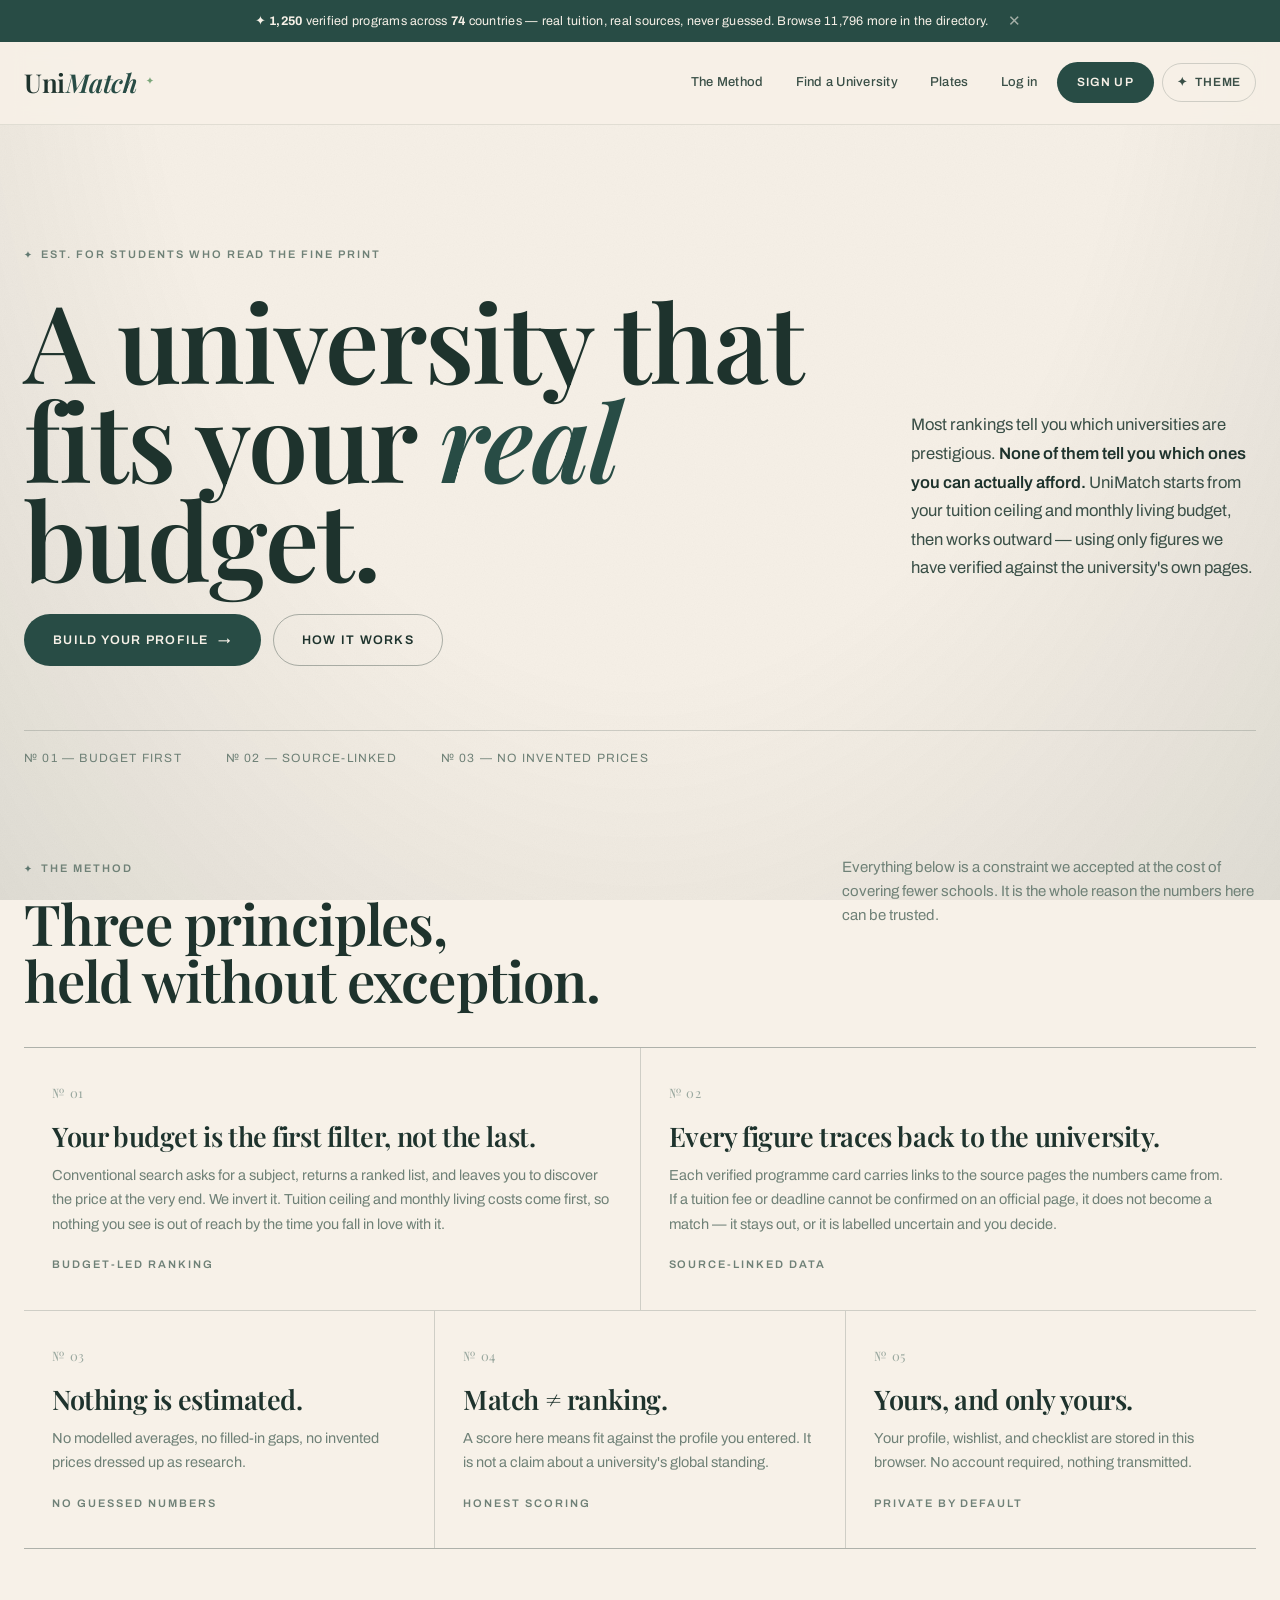
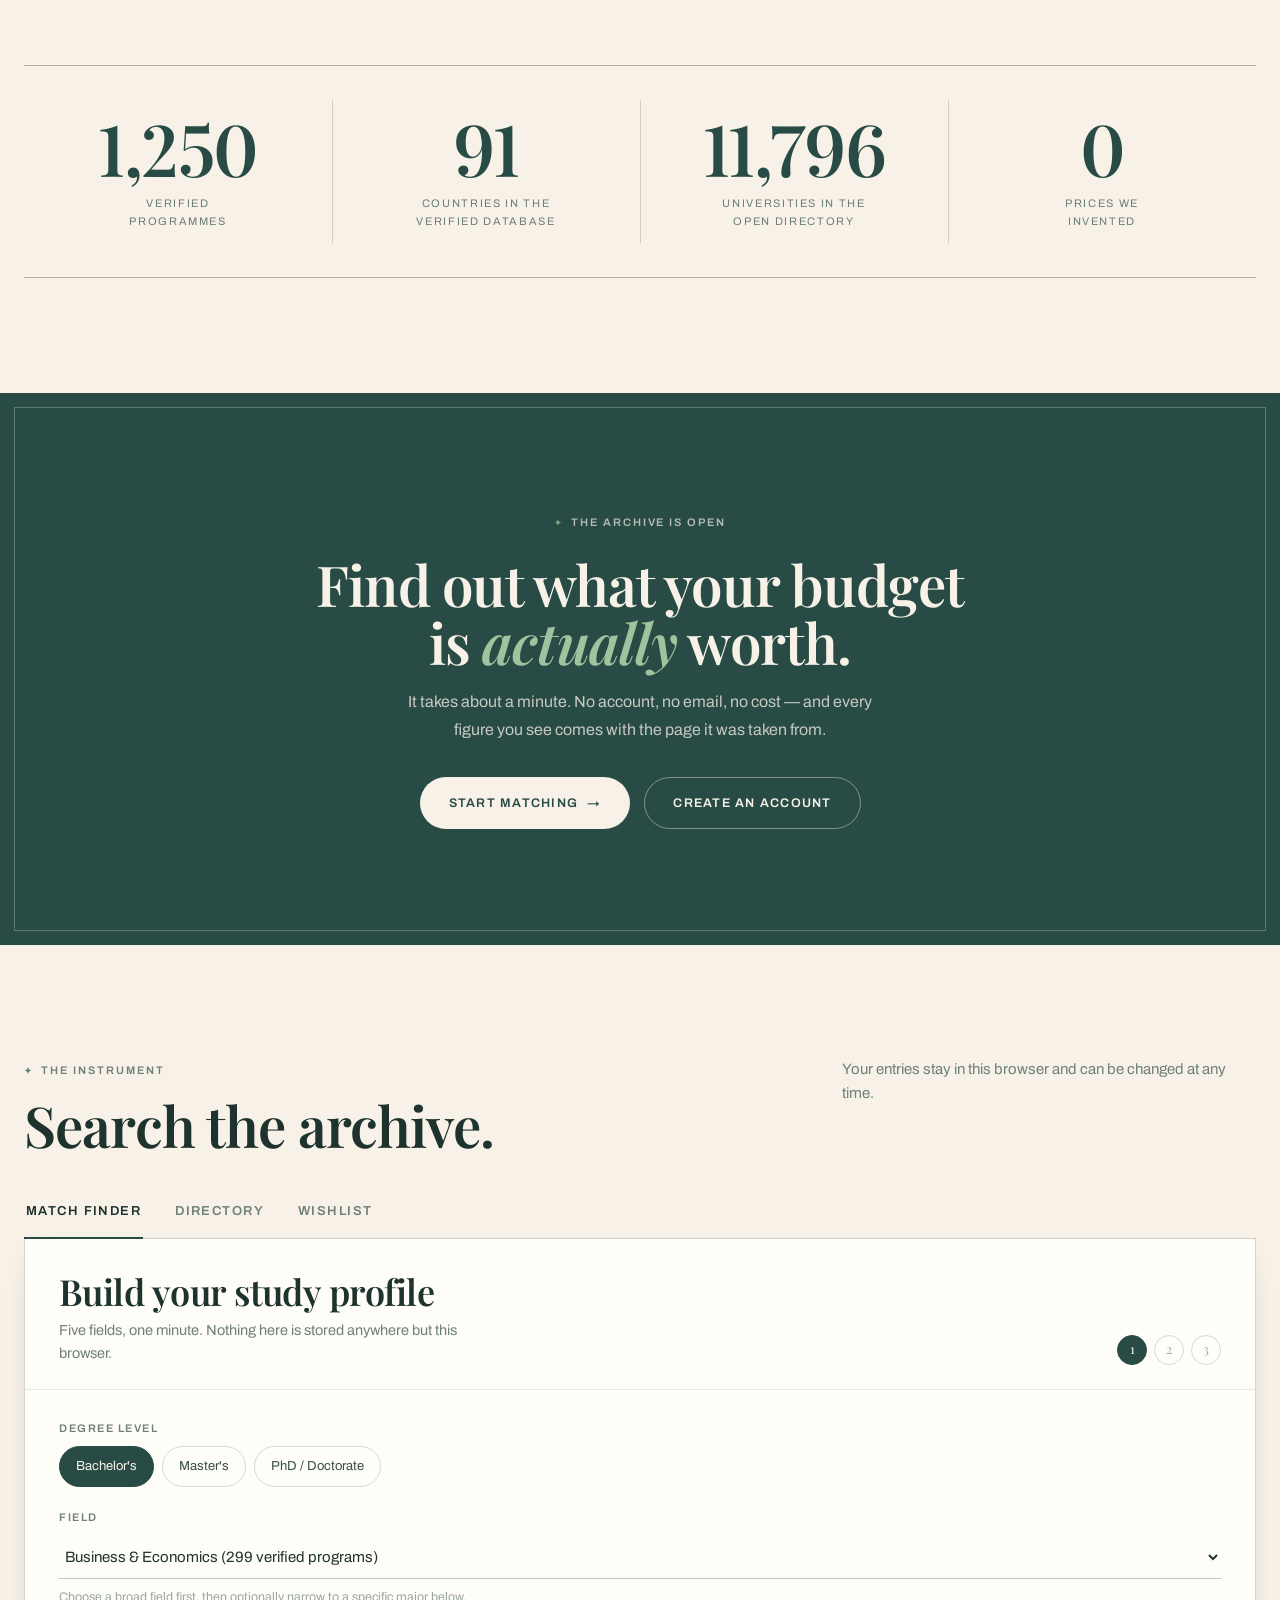
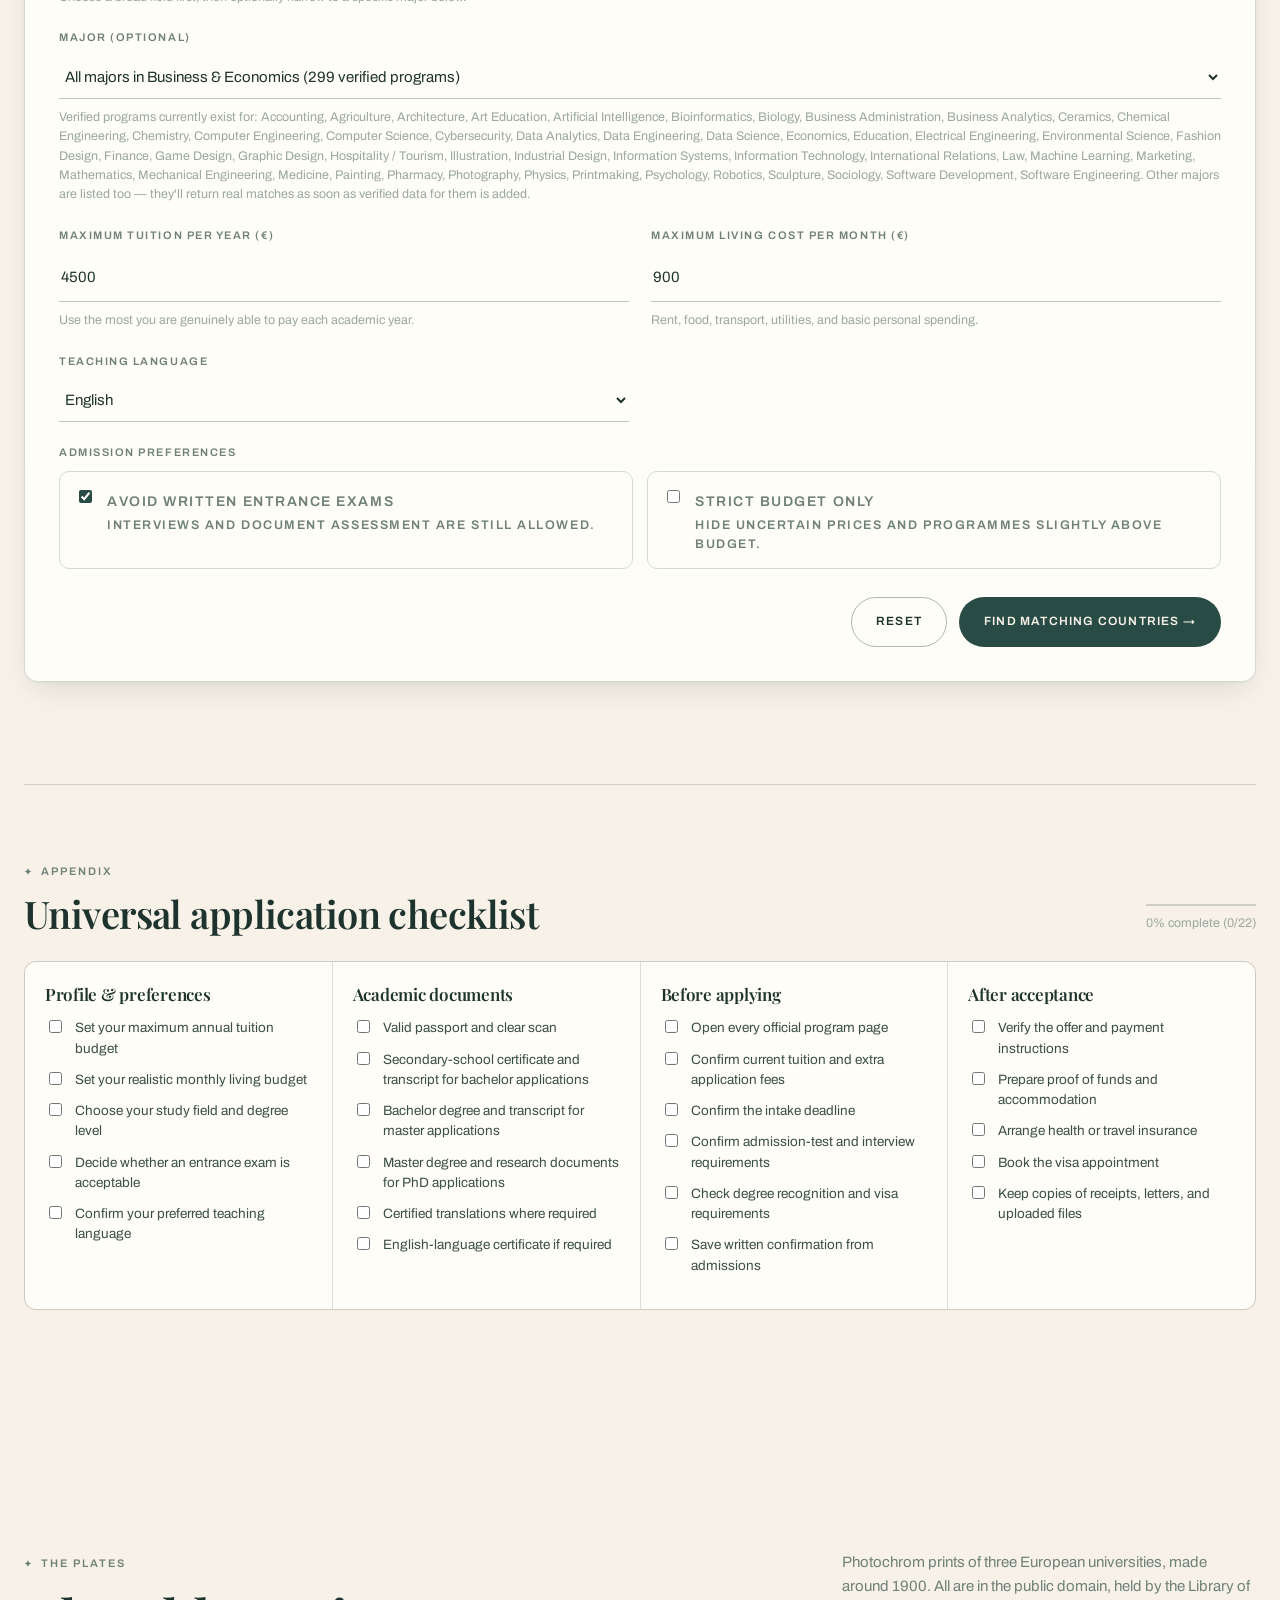
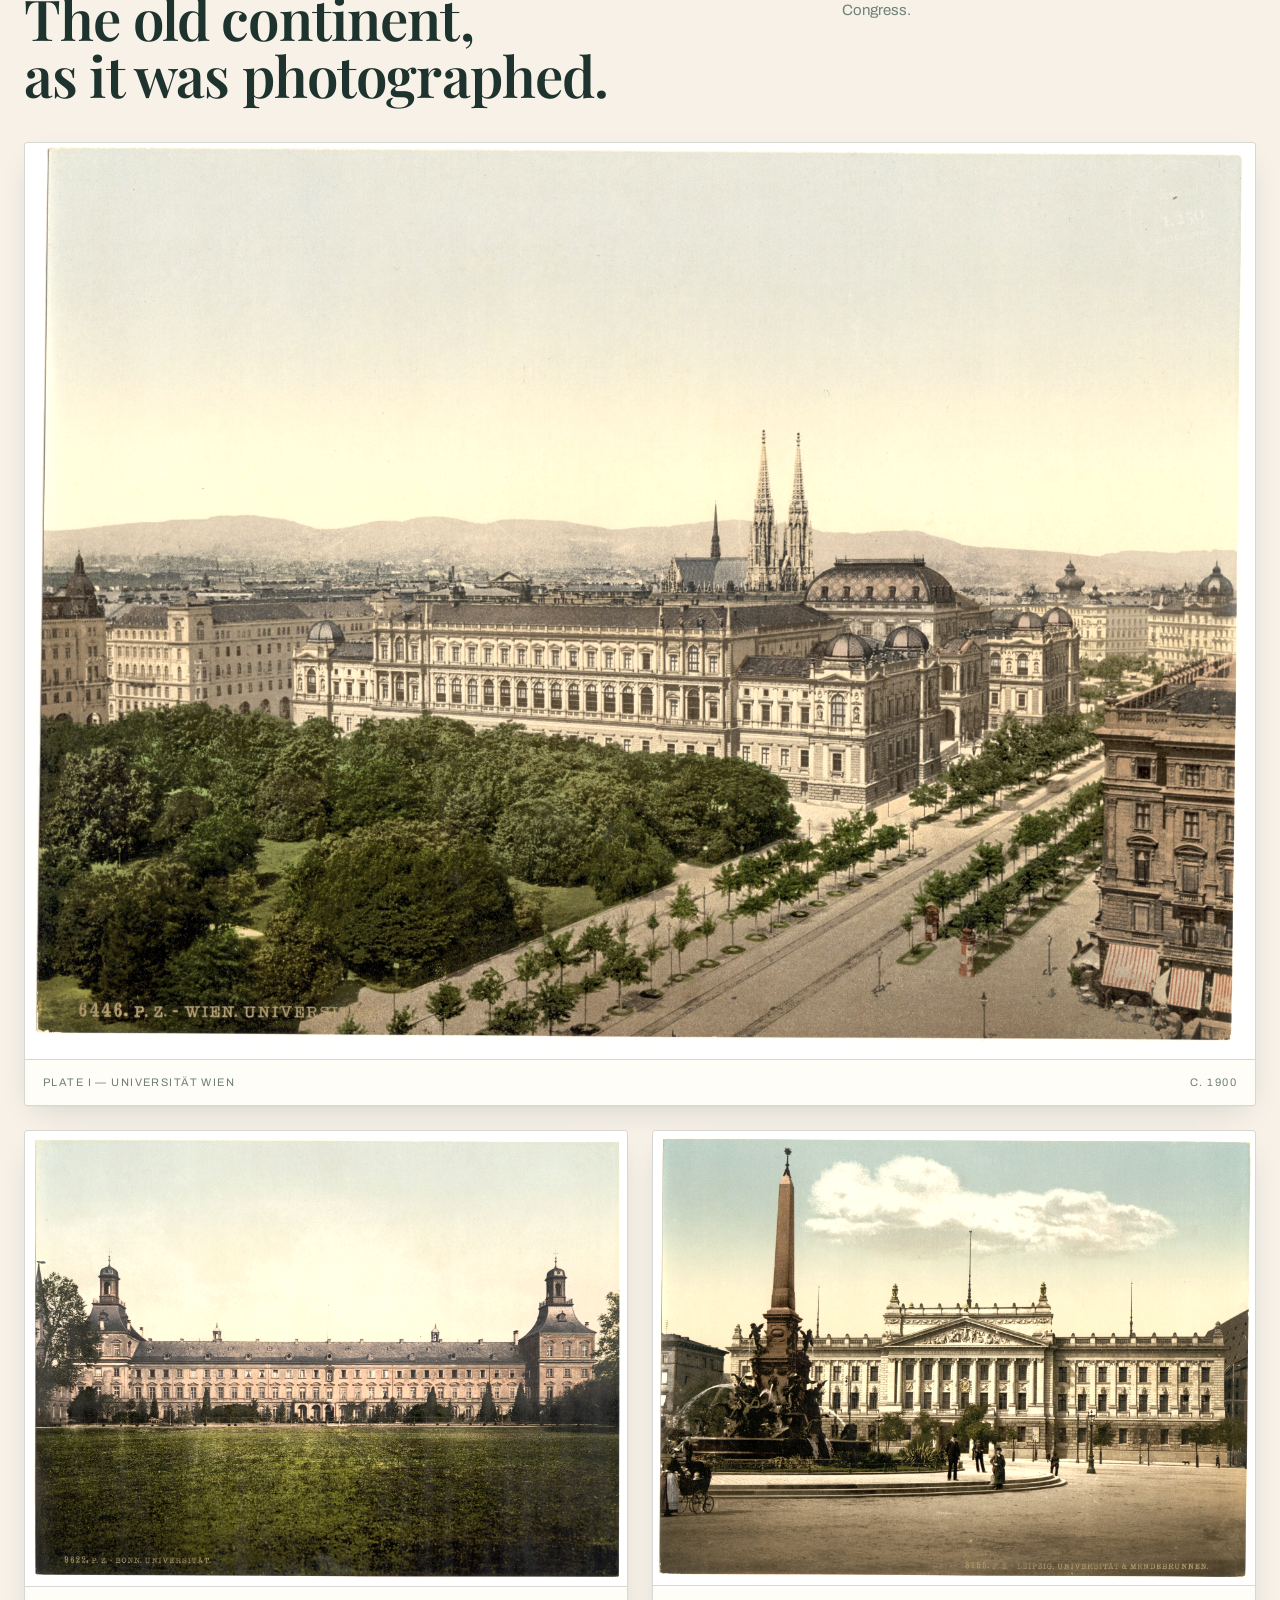
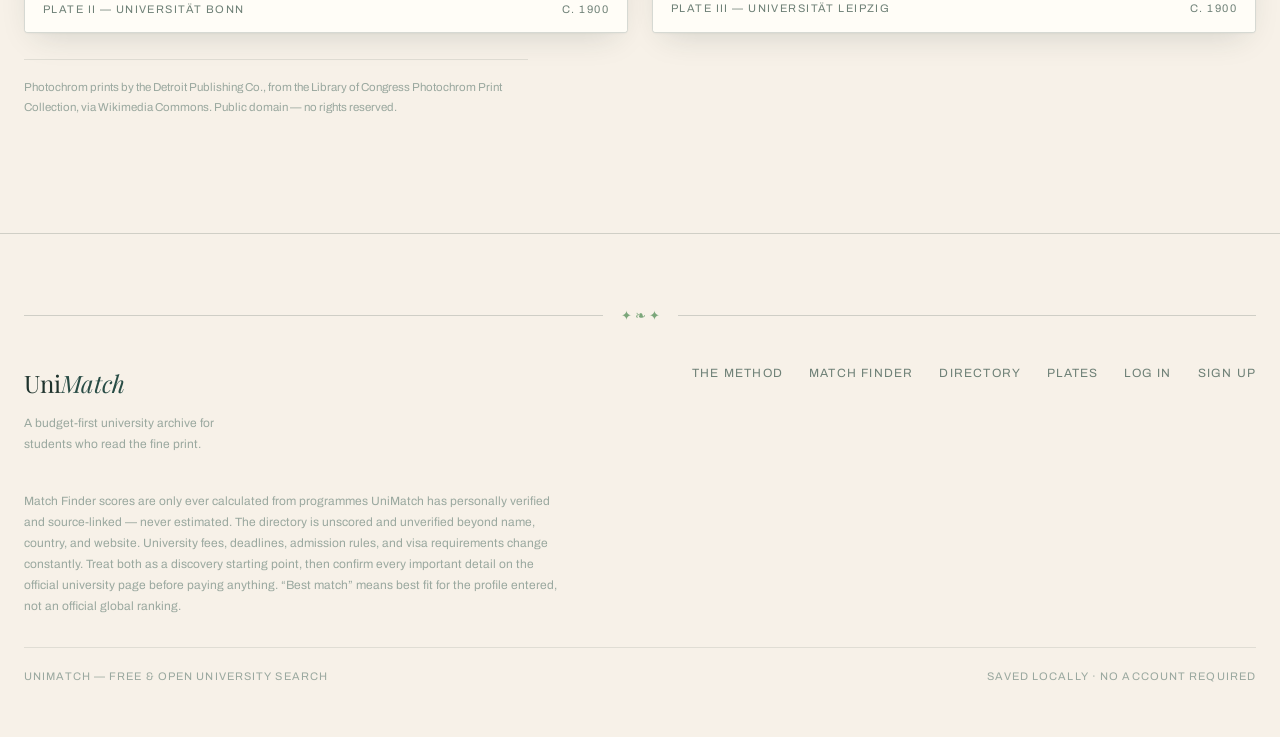
==== index.html @ f57551dc "Swap display face, add public-domain photo plates, reorder sections Replace Bodoni Moda with Playfai" ====
<!doctype html>
<html lang="en">
<head>
<meta charset="utf-8">
<meta name="viewport" content="width=device-width, initial-scale=1">
<meta name="description" content="Find universities by tuition budget, monthly living budget, subject, and degree level — or browse a global directory of 11,000+ universities.">
<title>UniMatch — University Finder</title>
<script>
(function(){
  try{
    var saved=localStorage.getItem('unimatchTheme');
    var theme=saved||(window.matchMedia && window.matchMedia('(prefers-color-scheme: dark)').matches?'dark':'light');
    document.documentElement.setAttribute('data-theme', theme);
  }catch(e){}
  if(window.matchMedia && window.matchMedia('(prefers-reduced-motion: reduce)').matches){
    document.documentElement.classList.add('no-motion');
  }
})();
</script>
<link rel="preconnect" href="https://fonts.googleapis.com">
<link rel="preconnect" href="https://fonts.gstatic.com" crossorigin>
<link rel="stylesheet" href="https://fonts.googleapis.com/css2?family=Playfair+Display:ital,wght@0,500;0,600;0,700;0,800;1,500;1,600;1,700&family=Archivo:wght@400;500;600;700&display=swap">
<link rel="stylesheet" href="styles.css">
</head>
<body>

<div class="top-banner" id="topBanner">
  <span id="topBannerText">✦ Loading current coverage…</span>
  <button type="button" id="topBannerClose" aria-label="Dismiss banner">✕</button>
</div>

<button type="button" id="backToTop" class="back-to-top hidden" aria-label="Back to top">↑</button>

<div class="nav-wrap">
  <div class="shell">
    <nav>
      <a class="brand" href="index.html">Uni<span>Match</span></a>
      <div class="nav-right">
        <a class="nav-link" href="#dossier">The Method</a>
        <a class="nav-link" href="#tool">Find a University</a>
        <a class="nav-link" href="#plates">Plates</a>
        <a class="nav-link" href="login.html">Log in</a>
        <a class="nav-cta" href="signup.html">Sign up</a>
        <div class="settings-wrap">
          <button class="theme-toggle" id="settingsToggle" type="button" aria-label="Open settings" aria-expanded="false"><span aria-hidden="true">✦</span><span>Theme</span></button>
          <div class="settings-panel hidden" id="settingsPanel">
            <div class="settings-title">Appearance</div>
            <div class="theme-options">
              <button type="button" class="theme-option" data-theme-choice="light"><span class="theme-swatch swatch-light"></span>Light</button>
              <button type="button" class="theme-option" data-theme-choice="dark"><span class="theme-swatch swatch-dark"></span>Dark</button>
            </div>
          </div>
        </div>
      </div>
    </nav>
  </div>
</div>

<!-- ── 1. Hero ─────────────────────────────────────────────── -->
<header class="hero">
  <div class="shell">
    <div class="hero-grid">
      <div class="reveal">
        <span class="label">Est. for students who read the fine print</span>
        <h1>A university that fits your <em>real</em> budget.</h1>
      </div>
      <p class="hero-lede reveal">
        Most rankings tell you which universities are prestigious. <strong>None of them tell you which ones you can actually afford.</strong>
        UniMatch starts from your tuition ceiling and monthly living budget, then works outward — using only figures we have verified against the university's own pages.
      </p>
    </div>
    <div class="hero-actions reveal">
      <a class="btn btn-primary" href="#tool">Build your profile <span class="arrow">→</span></a>
      <a class="btn btn-ghost" href="#dossier">How it works</a>
    </div>
    <div class="hero-meta reveal">
      <span>№ 01 — Budget first</span>
      <span>№ 02 — Source-linked</span>
      <span>№ 03 — No invented prices</span>
    </div>
  </div>
</header>

<!-- ── 2. The Method ──────────────────────────────────────── -->
<section class="section" id="dossier" style="padding-top:0">
  <div class="shell">
    <div class="section-head reveal">
      <div>
        <span class="label">The Method</span>
        <h2 style="margin-top:14px">Three principles,<br>held without exception.</h2>
      </div>
      <p>Everything below is a constraint we accepted at the cost of covering fewer schools. It is the whole reason the numbers here can be trusted.</p>
    </div>
    <div class="editorial reveal">
      <article class="ed-item wide">
        <span class="ed-num">№ 01</span>
        <h3>Your budget is the first filter, not the last.</h3>
        <p>Conventional search asks for a subject, returns a ranked list, and leaves you to discover the price at the very end. We invert it. Tuition ceiling and monthly living costs come first, so nothing you see is out of reach by the time you fall in love with it.</p>
        <span class="label plain">Budget-led ranking</span>
      </article>
      <article class="ed-item wide">
        <span class="ed-num">№ 02</span>
        <h3>Every figure traces back to the university.</h3>
        <p>Each verified programme card carries links to the source pages the numbers came from. If a tuition fee or deadline cannot be confirmed on an official page, it does not become a match — it stays out, or it is labelled uncertain and you decide.</p>
        <span class="label plain">Source-linked data</span>
      </article>
      <article class="ed-item">
        <span class="ed-num">№ 03</span>
        <h3>Nothing is estimated.</h3>
        <p>No modelled averages, no filled-in gaps, no invented prices dressed up as research.</p>
        <span class="label plain">No guessed numbers</span>
      </article>
      <article class="ed-item">
        <span class="ed-num">№ 04</span>
        <h3>Match ≠ ranking.</h3>
        <p>A score here means fit against the profile you entered. It is not a claim about a university's global standing.</p>
        <span class="label plain">Honest scoring</span>
      </article>
      <article class="ed-item">
        <span class="ed-num">№ 05</span>
        <h3>Yours, and only yours.</h3>
        <p>Your profile, wishlist, and checklist are stored in this browser. No account required, nothing transmitted.</p>
        <span class="label plain">Private by default</span>
      </article>
    </div>
  </div>
</section>

<!-- ── 3. Statistics ──────────────────────────────────────── -->
<section class="shell" style="padding-bottom:clamp(72px,9vw,120px)">
  <div class="figures reveal">
    <div class="figures-row">
      <div class="figure"><b id="programStat">—</b><span>Verified<br>programmes</span></div>
      <div class="figure"><b id="countryStat">—</b><span>Countries in the<br>verified database</span></div>
      <div class="figure"><b id="directoryStat">—</b><span>Universities in the<br>open directory</span></div>
      <div class="figure"><b>0</b><span>Prices we<br>invented</span></div>
    </div>
  </div>
</section>

<!-- ── 4. CTA ─────────────────────────────────────────────── -->
<section class="cta">
  <div class="shell">
    <div class="cta-inner reveal">
      <span class="label">The archive is open</span>
      <h2>Find out what your budget<br>is <em>actually</em> worth.</h2>
      <p>It takes about a minute. No account, no email, no cost — and every figure you see comes with the page it was taken from.</p>
      <div class="cta-actions">
        <a class="btn btn-primary" href="#tool">Start matching <span class="arrow">→</span></a>
        <a class="btn btn-ghost" href="signup.html">Create an account</a>
      </div>
    </div>
  </div>
</section>

<!-- ── 5. The Instrument + Appendix ───────────────────────── -->
<section class="tool" id="tool">
<div class="shell">

  <div class="section-head" style="margin-bottom:0">
    <div>
      <span class="label">The Instrument</span>
      <h2 style="margin-top:14px">Search the archive.</h2>
    </div>
    <p>Your entries stay in this browser and can be changed at any time.</p>
  </div>

  <div class="tabbar">
    <button class="tabbtn active" id="tabBtnFinder">Match Finder</button>
    <button class="tabbtn" id="tabBtnDirectory">Directory</button>
    <button class="tabbtn" id="tabBtnWishlist">Wishlist<span class="wishlist-count" id="wishlistCount"></span></button>
  </div>

  <div class="tabpanel active" id="tabFinder">
  <section class="finder" id="finder">
    <div class="finder-head">
      <div><h2>Build your study profile</h2><p>Five fields, one minute. Nothing here is stored anywhere but this browser.</p></div>
      <div class="steps"><span class="step active" id="step1">1</span><span class="step" id="step2">2</span><span class="step" id="step3">3</span></div>
    </div>

    <form id="profileForm" class="form-grid">
      <div class="field full"><label>Degree level</label><div class="subjects" id="levelChips"></div></div>
      <div class="field full"><label for="fieldSelect">Field</label><select id="fieldSelect"></select><div class="hint">Choose a broad field first, then optionally narrow to a specific major below.</div></div>
      <div class="field full"><label for="majorSelect">Major (optional)</label><select id="majorSelect"></select><div class="hint" id="subjectHint">Loading current coverage…</div></div>
      <div class="field"><label for="tuition">Maximum tuition per year (€)</label><input id="tuition" type="number" min="0" step="100" value="4500" required><div class="hint">Use the most you are genuinely able to pay each academic year.</div></div>
      <div class="field"><label for="living">Maximum living cost per month (€)</label><input id="living" type="number" min="0" step="50" value="900" required><div class="hint">Rent, food, transport, utilities, and basic personal spending.</div></div>
      <div class="field"><label for="language">Teaching language</label><select id="language"><option value="English">English</option><option value="Any">Any language</option></select></div>
      <div class="field full"><label>Admission preferences</label><div class="toggles">
        <label class="toggle"><input id="noExam" type="checkbox" checked><span><b>Avoid written entrance exams</b><span>Interviews and document assessment are still allowed.</span></span></label>
        <label class="toggle"><input id="strictBudget" type="checkbox"><span><b>Strict budget only</b><span>Hide uncertain prices and programmes slightly above budget.</span></span></label>
      </div></div>
      <div class="form-actions"><button type="button" class="secondary" id="resetProfile">Reset</button><button class="primary" type="submit">Find matching countries →</button></div>
    </form>

    <section class="results hidden" id="countryResults">
      <div class="results-top"><div><h2>Countries matching your profile</h2><p id="resultSummary"></p></div><button class="secondary" id="editProfile">Edit profile</button></div>
      <div class="summary-strip" id="profileSummary"></div>
      <div class="country-grid" id="countryGrid"></div>
    </section>

    <section class="university-view hidden" id="universityView">
      <button class="secondary back" id="backCountries">← Back to countries</button>
      <div class="country-head"><div><h2 id="countryTitle"></h2><p id="countrySummary"></p></div><div class="sort-note">By match score, then affordability</div></div>
      <div class="uni-list" id="universityList"></div>
    </section>
  </section>
  </div>

  <div class="tabpanel" id="tabDirectory">
  <section class="directory">
    <div class="finder-head">
      <div><h2>The open directory</h2><p>A raw, searchable index — not scored or ranked, just names and official sites.</p></div>
    </div>
    <div class="callout"><b>What this is:</b> an open worldwide university dataset — school name, country, and official website only. It does <b>not</b> include tuition, living costs, majors, or degree levels, so it cannot be filtered by budget. Use it to discover schools by country or name, then check figures directly on each site.</div>
    <div class="dir-controls">
      <div class="field"><label for="dirSearch">Search by name</label><input id="dirSearch" placeholder="e.g. Warsaw, Technical, State University…"></div>
      <div class="field"><label for="dirCountry">Filter by country</label><select id="dirCountry"><option value="">All countries</option></select></div>
    </div>
    <div class="dir-meta" id="dirMeta"></div>
    <div class="dir-grid" id="dirGrid"></div>
    <div class="dir-pager">
      <button id="dirPrev">← Prev</button>
      <span id="dirPageLabel"></span>
      <button id="dirNext">Next →</button>
    </div>
  </section>
  </div>

  <div class="tabpanel" id="tabWishlist">
  <section class="directory">
    <div class="finder-head">
      <div><h2>Your wishlist</h2><p>Saved programmes and universities — stored only in this browser, never shared anywhere.</p></div>
    </div>
    <div class="empty hidden" id="wishlistEmpty" style="margin:24px 34px">Nothing saved yet. Use the ♡ button on any programme in Match Finder, or any listing in the Directory, to keep it here.</div>
    <div class="uni-list" id="wishlistPrograms" style="padding:10px 34px"></div>
    <div class="dir-grid" id="wishlistUniversities" style="padding:10px 34px 34px"></div>
  </section>
  </div>

  <section class="checklist">
    <div class="check-head">
      <div><span class="label">Appendix</span><h2 style="margin-top:12px">Universal application checklist</h2></div>
      <div><div class="progress"><div id="progressFill"></div></div><div class="hint" id="progressText" style="text-align:right;margin-top:8px">0% complete</div></div>
    </div>
    <div class="check-grid" id="checkGrid"></div>
  </section>

</div>
</section>

<!-- ── 6. The Plates ─────────────────────────────────────── -->
<section class="section plates" id="plates">
  <div class="shell">
    <div class="section-head reveal">
      <div>
        <span class="label">The Plates</span>
        <h2 style="margin-top:14px">The old continent,<br>as it was photographed.</h2>
      </div>
      <p>Photochrom prints of three European universities, made around 1900. All are in the public domain, held by the Library of Congress.</p>
    </div>

    <div class="plate-grid reveal">
      <figure class="plate plate-wide">
        <div class="stamp"><span>Verified</span><b>1,250</b><span>Programmes</span></div>
        <div class="plate-img">
          <img src="images/plate-vienna.jpg" alt="Photochrom print of the University of Vienna and the surrounding Ringstrasse, around 1900" loading="lazy" decoding="async" width="1920" height="1430">
        </div>
        <figcaption class="plate-caption"><span>Plate I — Universität Wien</span><span>c. 1900</span></figcaption>
      </figure>

      <figure class="plate">
        <div class="plate-img">
          <img src="images/plate-bonn.jpg" alt="Photochrom print of the main building of the University of Bonn seen across its lawn, around 1900" loading="lazy" decoding="async" width="1920" height="1449">
        </div>
        <figcaption class="plate-caption"><span>Plate II — Universität Bonn</span><span>c. 1900</span></figcaption>
      </figure>

      <figure class="plate">
        <div class="plate-img">
          <img src="images/plate-leipzig.jpg" alt="Photochrom print of Leipzig University with the Mendebrunnen fountain and passers-by, around 1900" loading="lazy" decoding="async" width="1920" height="1448">
        </div>
        <figcaption class="plate-caption"><span>Plate III — Universität Leipzig</span><span>c. 1900</span></figcaption>
      </figure>
    </div>

    <p class="plate-credit reveal">
      Photochrom prints by the Detroit Publishing Co., from the Library of Congress Photochrom Print Collection, via Wikimedia Commons. Public domain — no rights reserved.
    </p>
  </div>
</section>

<!-- ── 7. Footer ─────────────────────────────────────────── -->
<footer>
  <div class="shell">
    <div class="ornament" style="margin-bottom:38px"><span></span><em>✦ ❧ ✦</em><span></span></div>
    <div class="foot-top">
      <div>
        <div class="foot-brand">Uni<span>Match</span></div>
        <p class="foot-note" style="margin-top:10px;max-width:34ch">A budget-first university archive for students who read the fine print.</p>
      </div>
      <div class="foot-links">
        <a href="#dossier">The Method</a>
        <a href="#tool">Match Finder</a>
        <a href="#tool">Directory</a>
        <a href="#plates">Plates</a>
        <a href="login.html">Log in</a>
        <a href="signup.html">Sign up</a>
      </div>
    </div>
    <p class="foot-note">Match Finder scores are only ever calculated from programmes UniMatch has personally verified and source-linked — never estimated. The directory is unscored and unverified beyond name, country, and website. University fees, deadlines, admission rules, and visa requirements change constantly. Treat both as a discovery starting point, then confirm every important detail on the official university page before paying anything. “Best match” means best fit for the profile entered, not an official global ranking.</p>
    <div class="foot-bottom">
      <span>UniMatch — Free &amp; open university search</span>
      <span>Saved locally · No account required</span>
    </div>
  </div>
</footer>

<script src="verified-data.js"></script>
<script src="universities-directory.js"></script>
<script src="app.js"></script>
<script src="theme.js"></script>
</body>
</html>
---- styles.css ----
/* ============================================================
   UniMatch — vintage European editorial, modern execution
   Palette: deep green ink #284c45 · cream #f7f1e8 · sage #9fc39e
   ============================================================ */

:root{
  /* paper */
  --paper:#f7f1e8;--paper-2:#efe5d4;--paper-3:#fffdf7;--paper-4:#e7dbc6;
  /* ink */
  --ink:#284c45;--ink-deep:#1a332e;--sage:#9fc39e;--sage-deep:#7ba67a;
  /* text */
  --text:#1e332d;--text-soft:#3a4f47;--muted:#6f8177;--faint:#9aa89f;
  /* structure */
  --line:rgba(30,51,45,.18);--line-soft:rgba(30,51,45,.10);--line-strong:rgba(30,51,45,.34);
  --panel:#fffdf7;--panel-2:#f4ecdf;
  --shadow:0 1px 2px rgba(30,51,45,.04),0 12px 32px -12px rgba(30,51,45,.18);
  --shadow-lift:0 2px 4px rgba(30,51,45,.05),0 22px 48px -16px rgba(30,51,45,.26);
  --grain-blend:multiply;--grain-opacity:.42;
  --vignette:rgba(30,51,45,.10);
  /* components */
  --input-bg:#fffdf7;--field-line:rgba(30,51,45,.28);
  --on-ink:#f7f1e8;
  --good-text:#1f7a4c;--good-bg:rgba(47,158,99,.10);--good-line:rgba(47,158,99,.30);
  --warn-text:#8a5a10;--warn-bg:rgba(168,105,10,.10);--warn-line:rgba(168,105,10,.28);
  --bad-text:#a23131;--bad-bg:rgba(162,49,49,.09);--bad-line:rgba(162,49,49,.26);
  /* type */
  --serif:'Playfair Display',Georgia,'Times New Roman',serif;
  --sans:'Archivo','Inter',-apple-system,'Segoe UI',Helvetica,Arial,sans-serif;
}

html[data-theme="dark"]{
  --paper:#141f1c;--paper-2:#1a2925;--paper-3:#1e2f2a;--paper-4:#24382f;
  --ink:#9fc39e;--ink-deep:#bcd9ba;--sage:#9fc39e;--sage-deep:#7ba67a;
  --text:#ece4d6;--text-soft:#d2cfc2;--muted:#98a89c;--faint:#6f8177;
  --line:rgba(236,228,214,.16);--line-soft:rgba(236,228,214,.09);--line-strong:rgba(236,228,214,.3);
  --panel:#1a2925;--panel-2:#20322c;
  --shadow:0 1px 2px rgba(0,0,0,.3),0 14px 34px -12px rgba(0,0,0,.6);
  --shadow-lift:0 2px 6px rgba(0,0,0,.35),0 26px 54px -18px rgba(0,0,0,.7);
  --grain-blend:overlay;--grain-opacity:.5;
  --vignette:rgba(0,0,0,.36);
  --input-bg:#16241f;--field-line:rgba(236,228,214,.26);
  --on-ink:#14201c;
  --good-text:#8bedb2;--good-bg:rgba(92,224,149,.12);--good-line:rgba(92,224,149,.3);
  --warn-text:#ffdfa8;--warn-bg:rgba(255,213,145,.12);--warn-line:rgba(255,213,145,.3);
  --bad-text:#ffadad;--bad-bg:rgba(255,157,157,.12);--bad-line:rgba(255,157,157,.3);
}

/* ---------------- base ---------------- */

*{box-sizing:border-box}
html{scroll-behavior:smooth;-webkit-text-size-adjust:100%}
body{
  margin:0;background:var(--paper);color:var(--text);
  font-family:var(--sans);font-size:16px;line-height:1.6;
  font-feature-settings:"kern" 1;-webkit-font-smoothing:antialiased;
  min-height:100vh;position:relative;overflow-x:hidden;
}
/* aged-paper grain + soft vignette, kept light so it never reads as dirt */
body::before{
  content:'';position:fixed;inset:0;pointer-events:none;z-index:2;
  opacity:var(--grain-opacity);mix-blend-mode:var(--grain-blend);
  background-image:url("data:image/svg+xml;utf8,<svg xmlns='http://www.w3.org/2000/svg' width='160' height='160'><filter id='g'><feTurbulence type='fractalNoise' baseFrequency='0.9' numOctaves='2' stitchTiles='stitch'/><feColorMatrix type='matrix' values='0 0 0 0 0  0 0 0 0 0  0 0 0 0 0  0 0 0 0.05 0'/></filter><rect width='100%25' height='100%25' filter='url(%23g)'/></svg>");
}
body::after{
  content:'';position:fixed;inset:0;pointer-events:none;z-index:1;
  background:radial-gradient(ellipse at 50% -10%,transparent 55%,var(--vignette) 100%);
}
.shell{width:min(1240px,calc(100% - 48px));margin:0 auto;position:relative;z-index:3}
.shell-narrow{width:min(880px,calc(100% - 48px));margin:0 auto;position:relative;z-index:3}
a{color:inherit}
button,input,select,textarea{font:inherit;color:inherit}
button{cursor:pointer;background:none;border:0}
.hidden{display:none!important}
img{max-width:100%;display:block}
::selection{background:var(--ink);color:var(--on-ink)}

/* ---------------- editorial primitives ---------------- */

.label{
  font-family:var(--sans);font-size:11px;font-weight:600;
  text-transform:uppercase;letter-spacing:.18em;color:var(--muted);
  display:inline-flex;align-items:baseline;gap:9px;
}
.label::before{content:'✦';font-size:9px;color:var(--ink);opacity:.7;letter-spacing:0;flex-shrink:0}
.label.plain::before{display:none}

.rule{height:1px;background:var(--line);border:0;margin:0}
.rule-double{height:0;border:0;border-top:1px solid var(--line);border-bottom:1px solid var(--line);padding-top:3px;margin:0}

.serif{font-family:var(--serif)}
h1,h2,h3,h4{font-family:var(--serif);font-weight:600;letter-spacing:-.015em;margin:0}
h1{font-size:clamp(52px,8.4vw,124px);line-height:.92}
h2{font-size:clamp(32px,4.4vw,58px);line-height:1.02}
h3{font-size:clamp(21px,2.2vw,27px);line-height:1.18}
h4{font-size:18px;line-height:1.3}

.section{padding:clamp(72px,9vw,132px) 0}
.section-head{display:flex;align-items:baseline;justify-content:space-between;gap:28px;flex-wrap:wrap;margin-bottom:38px}
.section-head p{margin:10px 0 0;color:var(--muted);max-width:46ch;font-size:15px}

/* gentle entrance — respects reduced motion via .no-motion on <html> */
.reveal{opacity:0;transform:translateY(18px);transition:opacity .85s cubic-bezier(.22,.61,.36,1),transform .85s cubic-bezier(.22,.61,.36,1)}
.reveal.in{opacity:1;transform:none}
html.no-motion .reveal{opacity:1;transform:none;transition:none}

/* ---------------- top banner ---------------- */

.top-banner{
  position:relative;z-index:4;background:var(--ink);color:var(--on-ink);
  display:flex;align-items:center;justify-content:center;gap:16px;
  padding:11px 22px;font-size:12.5px;letter-spacing:.02em;text-align:center;
}
.top-banner b{font-weight:700}
.top-banner button{color:inherit;opacity:.6;font-size:15px;line-height:1;padding:0 4px;transition:opacity .2s}
.top-banner button:hover{opacity:1}

/* ---------------- navigation ---------------- */

.nav-wrap{position:sticky;top:0;z-index:20;background:color-mix(in srgb,var(--paper) 88%,transparent);backdrop-filter:blur(10px);border-bottom:1px solid var(--line-soft)}
nav{display:flex;align-items:center;justify-content:space-between;gap:24px;padding:20px 0}
.brand{
  font-family:var(--serif);font-size:26px;font-weight:600;letter-spacing:-.01em;
  text-decoration:none;color:var(--text);display:inline-flex;align-items:baseline;gap:1px;
}
.brand span{color:var(--ink);font-style:italic}
.brand::after{content:'✦';font-size:9px;margin-left:7px;color:var(--sage-deep);transform:translateY(-9px);transition:transform .35s ease}
.brand:hover::after{transform:translateY(-9px) rotate(90deg)}
.nav-right{display:flex;align-items:center;gap:8px}
.nav-link{
  font-size:13px;font-weight:500;letter-spacing:.02em;text-decoration:none;
  padding:9px 12px;border-radius:8px;color:var(--text-soft);
  transition:background-color .22s ease,color .22s ease;
}
.nav-link:hover{background:var(--panel-2);color:var(--text)}
.nav-cta{
  font-size:12px;font-weight:600;letter-spacing:.09em;text-transform:uppercase;
  text-decoration:none;padding:11px 20px;border-radius:999px;
  background:var(--ink);color:var(--on-ink);
  transition:transform .22s cubic-bezier(.22,.61,.36,1),box-shadow .22s ease,opacity .22s ease;
}
.nav-cta:hover{transform:translateY(-1px);box-shadow:0 8px 20px -8px rgba(30,51,45,.5)}

.theme-toggle{
  border:1px solid var(--line);border-radius:999px;padding:9px 14px;font-size:12px;
  letter-spacing:.06em;text-transform:uppercase;font-weight:600;color:var(--text-soft);
  display:inline-flex;align-items:center;gap:8px;white-space:nowrap;
  transition:border-color .22s ease,color .22s ease;
}
.theme-toggle:hover{border-color:var(--line-strong);color:var(--text)}
.settings-wrap{position:relative}
.settings-panel{
  position:absolute;top:calc(100% + 10px);right:0;min-width:196px;z-index:30;
  background:var(--panel);border:1px solid var(--line);border-radius:14px;
  padding:14px;box-shadow:var(--shadow-lift);
}
.settings-title{font-size:10px;font-weight:600;text-transform:uppercase;letter-spacing:.18em;color:var(--muted);margin-bottom:11px}
.theme-options{display:flex;flex-direction:column;gap:5px}
.theme-option{
  display:flex;align-items:center;gap:11px;width:100%;text-align:left;
  border:1px solid transparent;border-radius:10px;padding:9px 11px;
  font-size:13px;font-weight:500;color:var(--text);
  transition:background-color .18s ease,border-color .18s ease;
}
.theme-option:hover{background:var(--panel-2)}
.theme-option.active{border-color:var(--line);background:var(--panel-2);font-weight:600}
.theme-swatch{width:17px;height:17px;border-radius:50%;border:1px solid var(--line);flex-shrink:0}
.swatch-light{background:linear-gradient(135deg,#f7f1e8 50%,#284c45 50%)}
.swatch-dark{background:linear-gradient(135deg,#141f1c 50%,#9fc39e 50%)}
.theme-ripple{position:fixed;border-radius:50%;pointer-events:none;z-index:9999;transform:scale(0);will-change:transform,opacity}

/* ---------------- hero ---------------- */

.hero{padding:clamp(64px,9vw,120px) 0 clamp(48px,6vw,80px);position:relative}
.hero-grid{display:grid;grid-template-columns:minmax(0,1fr) minmax(0,.42fr);gap:clamp(32px,5vw,72px);align-items:end}
.hero h1{margin:26px 0 0;max-width:14ch}
.hero h1 em{font-style:italic;color:var(--ink)}
.hero-lede{margin:0;color:var(--text-soft);font-size:clamp(15px,1.3vw,17px);line-height:1.72;max-width:42ch;padding-bottom:6px}
.hero-lede strong{font-weight:600;color:var(--text)}
.hero-actions{display:flex;flex-wrap:wrap;gap:12px;margin-top:26px}
.hero-meta{margin-top:clamp(40px,5vw,64px);padding-top:18px;border-top:1px solid var(--line);display:flex;flex-wrap:wrap;gap:28px 44px;align-items:baseline}
.hero-meta span{font-size:12px;letter-spacing:.1em;text-transform:uppercase;color:var(--muted)}

/* ---------------- buttons ---------------- */

.btn{
  display:inline-flex;align-items:center;justify-content:center;gap:9px;
  font-family:var(--sans);font-size:12.5px;font-weight:600;
  letter-spacing:.1em;text-transform:uppercase;text-decoration:none;
  padding:15px 28px;border-radius:999px;border:1px solid transparent;
  transition:transform .24s cubic-bezier(.22,.61,.36,1),box-shadow .24s ease,background-color .24s ease,border-color .24s ease,color .24s ease;
}
.btn .arrow{transition:transform .28s cubic-bezier(.22,.61,.36,1)}
.btn:hover .arrow{transform:translateX(4px)}
.btn-primary{background:var(--ink);color:var(--on-ink)}
.btn-primary:hover{transform:translateY(-2px);box-shadow:0 14px 30px -12px rgba(30,51,45,.62)}
.btn-primary:active{transform:translateY(0)}
.btn-ghost{border-color:var(--line-strong);color:var(--text)}
.btn-ghost:hover{background:var(--text);color:var(--paper);border-color:var(--text);transform:translateY(-2px)}
/* legacy form buttons */
.primary,.secondary{
  font-family:var(--sans);font-size:12px;font-weight:600;letter-spacing:.1em;text-transform:uppercase;
  padding:14px 24px;border-radius:999px;border:1px solid transparent;
  transition:transform .24s cubic-bezier(.22,.61,.36,1),box-shadow .24s ease,background-color .24s ease,color .24s ease;
}
.primary{background:var(--ink);color:var(--on-ink)}
.primary:hover{transform:translateY(-2px);box-shadow:0 14px 30px -12px rgba(30,51,45,.62)}
.secondary{border-color:var(--line-strong);color:var(--text)}
.secondary:hover{background:var(--text);color:var(--paper);border-color:var(--text)}

/* ---------------- plate / collage ---------------- */

.plate-grid{display:grid;grid-template-columns:repeat(2,1fr);gap:24px}
.plate{
  position:relative;margin:0;overflow:hidden;
  border:1px solid var(--line);border-radius:4px;
  background:var(--panel);box-shadow:var(--shadow);
  transition:box-shadow .45s ease,border-color .45s ease;
}
.plate:hover{box-shadow:var(--shadow-lift);border-color:var(--line-strong)}
.plate-wide{grid-column:1/-1}
.plate-img{position:relative;overflow:hidden;background:var(--panel-2)}
.plate-img img{
  display:block;width:100%;height:auto;
  /* period print treatment, kept gentle so the photochrom colour survives */
  filter:sepia(.16) saturate(.9) contrast(1.03);
  transition:transform .9s cubic-bezier(.22,.61,.36,1),filter .5s ease;
}
.plate:hover .plate-img img{transform:scale(1.025);filter:sepia(.06) saturate(.97) contrast(1.02)}
html.no-motion .plate-img img{transition:none}
html.no-motion .plate:hover .plate-img img{transform:none}
html[data-theme="dark"] .plate-img img{filter:sepia(.2) saturate(.82) contrast(1.02) brightness(.86)}
html[data-theme="dark"] .plate:hover .plate-img img{filter:sepia(.1) saturate(.92) contrast(1.02) brightness(.94)}
.plate-img::after{ /* film grain + soft edge burn */
  content:'';position:absolute;inset:0;pointer-events:none;opacity:.55;mix-blend-mode:overlay;
  background-image:
    radial-gradient(ellipse at 50% 50%,transparent 62%,rgba(30,51,45,.3) 100%),
    url("data:image/svg+xml;utf8,<svg xmlns='http://www.w3.org/2000/svg' width='120' height='120'><filter id='f'><feTurbulence type='fractalNoise' baseFrequency='1.1' numOctaves='1' stitchTiles='stitch'/><feColorMatrix type='matrix' values='0 0 0 0 0  0 0 0 0 0  0 0 0 0 0  0 0 0 0.1 0'/></filter><rect width='100%25' height='100%25' filter='url(%23f)'/></svg>");
}
.plate-caption{
  display:flex;justify-content:space-between;gap:16px;align-items:baseline;
  padding:14px 18px;border-top:1px solid var(--line);background:var(--panel);
  font-size:11px;letter-spacing:.13em;text-transform:uppercase;color:var(--muted);position:relative;z-index:2;
}
.plate-credit{
  margin:26px 0 0;padding-top:18px;border-top:1px solid var(--line-soft);
  font-size:11.5px;line-height:1.7;color:var(--faint);max-width:72ch;
}
/* archival stamp */
.stamp{
  position:absolute;top:18px;right:18px;z-index:3;
  width:108px;height:108px;border-radius:50%;padding:10px;
  border:1px solid color-mix(in srgb,var(--on-ink) 55%,transparent);
  display:grid;place-items:center;align-content:center;text-align:center;
  font-size:7.5px;letter-spacing:.12em;text-transform:uppercase;line-height:1.5;
  color:color-mix(in srgb,var(--on-ink) 82%,transparent);
  transform:rotate(-11deg);opacity:.85;
}
.stamp b{display:block;font-family:var(--serif);font-size:19px;letter-spacing:.02em;font-weight:600;margin:2px 0}

/* ---------------- editorial grid (featured) ---------------- */

.editorial{display:grid;grid-template-columns:repeat(12,1fr);gap:1px;background:var(--line);border-top:1px solid var(--line);border-bottom:1px solid var(--line)}
.ed-item{grid-column:span 4;background:var(--paper);padding:32px 28px 34px;transition:background-color .35s ease}
.ed-item:hover{background:var(--panel)}
.ed-item.wide{grid-column:span 6}
.ed-num{font-family:var(--serif);font-size:13px;color:var(--faint);letter-spacing:.06em}
.ed-item h3{margin:16px 0 10px}
.ed-item p{margin:0;color:var(--muted);font-size:14.5px;line-height:1.68}
.ed-item .label{margin-top:20px}

/* ---------------- statistics, printed-publication style ---------------- */

.figures{border-top:1px solid var(--line-strong);border-bottom:1px solid var(--line-strong);padding:8px 0}
.figures-row{display:grid;grid-template-columns:repeat(4,1fr)}
.figure{padding:38px 26px;text-align:center;position:relative}
.figure+.figure::before{content:'';position:absolute;left:0;top:26px;bottom:26px;width:1px;background:var(--line)}
.figure b{
  display:block;font-family:var(--serif);font-weight:600;
  font-size:clamp(44px,5.6vw,76px);line-height:1;letter-spacing:-.02em;color:var(--ink);
  font-variant-numeric:lining-nums tabular-nums;
}
.figure span{display:block;margin-top:12px;font-size:11px;letter-spacing:.15em;text-transform:uppercase;color:var(--muted);line-height:1.6}

/* ---------------- CTA band ---------------- */

.cta{position:relative;background:var(--ink);color:var(--on-ink);padding:clamp(72px,9vw,120px) 0;overflow:hidden}
.cta::before{content:'';position:absolute;inset:14px;border:1px solid color-mix(in srgb,var(--on-ink) 26%,transparent);pointer-events:none}
.cta-inner{text-align:center;max-width:760px;margin:0 auto;position:relative;z-index:2}
.cta .label{color:color-mix(in srgb,var(--on-ink) 68%,transparent)}
.cta .label::before{color:var(--sage)}
.cta h2{margin:22px 0 18px;color:var(--on-ink)}
.cta h2 em{font-style:italic;color:var(--sage)}
.cta p{margin:0 auto 34px;max-width:52ch;color:color-mix(in srgb,var(--on-ink) 76%,transparent);font-size:16px;line-height:1.72}
.cta .btn-primary{background:var(--on-ink);color:var(--ink)}
.cta .btn-primary:hover{box-shadow:0 14px 34px -12px rgba(0,0,0,.6)}
.cta .btn-ghost{border-color:color-mix(in srgb,var(--on-ink) 42%,transparent);color:var(--on-ink)}
.cta .btn-ghost:hover{background:var(--on-ink);color:var(--ink);border-color:var(--on-ink)}
.cta-actions{display:flex;gap:14px;justify-content:center;flex-wrap:wrap}

/* ---------------- the tool ---------------- */

.tool{padding:clamp(64px,8vw,110px) 0 clamp(72px,9vw,120px)}
.tabbar{display:flex;gap:30px;border-bottom:1px solid var(--line);margin:32px 0 0}
.tabbtn{
  position:relative;padding:16px 2px;font-size:13px;font-weight:600;
  letter-spacing:.11em;text-transform:uppercase;color:var(--muted);
  transition:color .25s ease;
}
.tabbtn::after{content:'';position:absolute;left:0;right:0;bottom:-1px;height:2px;background:var(--ink);transform:scaleX(0);transform-origin:left;transition:transform .35s cubic-bezier(.22,.61,.36,1)}
.tabbtn:hover{color:var(--text)}
.tabbtn.active{color:var(--text)}
.tabbtn.active::after{transform:scaleX(1)}
.wishlist-count{margin-left:5px;font-size:11px;color:var(--faint)}
.tabpanel{display:none}
.tabpanel.active{display:block;animation:fadeUp .5s cubic-bezier(.22,.61,.36,1)}
@keyframes fadeUp{from{opacity:0;transform:translateY(10px)}to{opacity:1;transform:none}}
html.no-motion .tabpanel.active{animation:none}

.finder,.directory{background:var(--panel);border:1px solid var(--line);border-top:0;border-radius:0 0 14px 14px;box-shadow:var(--shadow);overflow:hidden}
.finder-head{padding:34px 34px 24px;border-bottom:1px solid var(--line-soft);display:flex;justify-content:space-between;gap:24px;align-items:flex-end;flex-wrap:wrap}
.finder-head h2{font-size:clamp(26px,3vw,36px)}
.finder-head p{margin:9px 0 0;color:var(--muted);font-size:14.5px;max-width:52ch}
.steps{display:flex;gap:7px}
.step{width:30px;height:30px;border-radius:50%;display:grid;place-items:center;border:1px solid var(--line);color:var(--faint);font-family:var(--serif);font-size:13px;transition:background-color .3s ease,color .3s ease,border-color .3s ease}
.step.active{background:var(--ink);color:var(--on-ink);border-color:var(--ink)}

.callout{margin:24px 34px 0;border:1px solid var(--line);border-left:2px solid var(--ink);border-radius:0 10px 10px 0;background:var(--panel-2);padding:16px 18px;font-size:13.5px;line-height:1.68;color:var(--text-soft)}
.callout b{color:var(--text);font-weight:600}

.form-grid{display:grid;grid-template-columns:repeat(2,minmax(0,1fr));gap:22px;padding:30px 34px 34px}
.field{display:flex;flex-direction:column;gap:9px}
.field.full{grid-column:1/-1}
.field label{font-size:11px;font-weight:600;letter-spacing:.14em;text-transform:uppercase;color:var(--muted)}
.hint{color:var(--faint);font-size:12.5px;line-height:1.55}
input,select{
  width:100%;background:var(--input-bg);color:var(--text);
  border:0;border-bottom:1px solid var(--field-line);border-radius:0;
  padding:12px 2px;outline:none;font-size:15px;
  transition:border-color .25s ease;
}
select{padding-right:18px;cursor:pointer}
input:focus,select:focus{border-bottom-color:var(--ink)}
input::placeholder{color:var(--faint)}

.subjects{display:flex;flex-wrap:wrap;gap:8px}
.chip{
  border:1px solid var(--line);border-radius:999px;padding:9px 16px;font-size:13px;
  color:var(--text-soft);background:transparent;
  transition:border-color .22s ease,background-color .22s ease,color .22s ease;
}
.chip:hover{border-color:var(--line-strong)}
.chip.selected{background:var(--ink);border-color:var(--ink);color:var(--on-ink)}

.toggles{display:grid;grid-template-columns:repeat(2,minmax(0,1fr));gap:14px}
.toggle{display:flex;gap:12px;align-items:flex-start;border:1px solid var(--line);border-radius:10px;padding:15px;transition:border-color .22s ease}
.toggle:hover{border-color:var(--line-strong)}
.toggle input{width:auto;margin-top:3px;accent-color:var(--ink);border:0}
.toggle b{display:block;font-size:14px;font-weight:600}
.toggle span{display:block;color:var(--muted);font-size:12.5px;margin-top:4px;line-height:1.5}
.form-actions{grid-column:1/-1;display:flex;justify-content:flex-end;gap:12px;margin-top:6px}

.results,.university-view{padding:0 34px 34px}
.results-top{display:flex;align-items:flex-end;justify-content:space-between;gap:20px;margin:8px 0 22px;flex-wrap:wrap}
.results-top h2{font-size:clamp(26px,3vw,38px)}
.results-top p{margin:8px 0 0;color:var(--muted);font-size:14.5px}
.summary-strip{display:flex;gap:9px;flex-wrap:wrap;margin:0 0 22px}
.summary-pill{border:1px solid var(--line);border-radius:999px;padding:8px 14px;font-size:12px;color:var(--muted)}

.country-grid{display:grid;grid-template-columns:repeat(auto-fit,minmax(248px,1fr));gap:16px}
.country-card{
  position:relative;text-align:left;color:var(--text);overflow:hidden;
  border:1px solid var(--line);border-radius:12px;padding:22px;background:transparent;
  transition:transform .32s cubic-bezier(.22,.61,.36,1),border-color .32s ease,box-shadow .32s ease;
}
.country-card:hover{transform:translateY(-4px);border-color:var(--line-strong);box-shadow:var(--shadow)}
.country-rank{position:absolute;top:16px;right:16px;font-family:var(--serif);font-size:12px;color:var(--faint)}
.flag{font-size:34px;line-height:1}
.country-card h3{margin:14px 0 6px;font-size:23px}
.country-card p{margin:0;color:var(--muted);font-size:13.5px;line-height:1.6}
.matchline{display:flex;justify-content:space-between;gap:14px;margin-top:18px;padding-top:14px;border-top:1px solid var(--line-soft);align-items:baseline}
.score{font-family:var(--serif);font-size:17px;color:var(--ink);white-space:nowrap;flex-shrink:0}
.count{font-size:10.5px;letter-spacing:.09em;text-transform:uppercase;color:var(--faint);text-align:right;line-height:1.5}

.empty{border:1px dashed var(--line-strong);border-radius:12px;padding:26px;color:var(--muted);line-height:1.7;font-size:14.5px}
.back{margin:0 0 20px}
.country-head{display:flex;justify-content:space-between;gap:24px;align-items:flex-start;flex-wrap:wrap;margin-bottom:24px}
.country-head h2{font-size:clamp(30px,3.6vw,46px)}
.country-head p{color:var(--muted);max-width:62ch;line-height:1.7;margin:10px 0 0;font-size:14.5px}
.sort-note{font-size:11px;letter-spacing:.11em;text-transform:uppercase;color:var(--faint);border:1px solid var(--line);border-radius:999px;padding:9px 15px}

.uni-list{display:grid;gap:16px}
.uni-card{border:1px solid var(--line);border-radius:12px;padding:24px;transition:border-color .3s ease,box-shadow .3s ease}
.uni-card:hover{border-color:var(--line-strong);box-shadow:var(--shadow)}
.uni-top{display:flex;justify-content:space-between;gap:18px;align-items:flex-start}
.uni-rank{font-size:10.5px;letter-spacing:.12em;text-transform:uppercase;color:var(--on-ink);background:var(--ink);padding:7px 12px;border-radius:999px;white-space:nowrap}
.uni-card h3{margin:0 0 5px;font-size:24px}
.program-name{color:var(--text-soft);font-size:14.5px}
.reason{margin:18px 0;border-left:2px solid var(--sage);padding:12px 16px;background:var(--panel-2);border-radius:0 8px 8px 0;color:var(--text-soft);font-size:13.5px;line-height:1.65}
.reason b{color:var(--text);font-weight:600}
.meta-grid{display:grid;grid-template-columns:repeat(auto-fit,minmax(178px,1fr));gap:1px;background:var(--line-soft);border:1px solid var(--line-soft);border-radius:8px;overflow:hidden}
.meta{background:var(--panel);padding:13px 15px}
.meta b{display:block;font-size:9.5px;text-transform:uppercase;letter-spacing:.16em;color:var(--faint);margin-bottom:6px;font-weight:600}
.meta span{font-size:13.5px;line-height:1.45}
.notes{margin-top:16px;color:var(--text-soft);line-height:1.7;font-size:14px}
.links{display:flex;flex-wrap:wrap;gap:16px;margin-top:16px}
.links a{font-size:12.5px;font-weight:600;letter-spacing:.04em;color:var(--ink);text-decoration:none;border-bottom:1px solid color-mix(in srgb,var(--ink) 40%,transparent);padding-bottom:2px;transition:border-color .22s ease}
.links a:hover{border-bottom-color:var(--ink)}
.badge{display:inline-flex;align-items:center;gap:6px;border:1px solid var(--line);padding:5px 11px;border-radius:999px;font-size:10.5px;letter-spacing:.08em;text-transform:uppercase;color:var(--muted)}
.badge.good{color:var(--good-text);background:var(--good-bg);border-color:var(--good-line)}
.badge.warn{color:var(--warn-text);background:var(--warn-bg);border-color:var(--warn-line)}
.badge.bad{color:var(--bad-text);background:var(--bad-bg);border-color:var(--bad-line)}

.dir-controls{display:grid;grid-template-columns:2fr 1fr;gap:24px;padding:30px 34px}
.dir-meta{padding:0 34px 10px;font-size:11px;letter-spacing:.12em;text-transform:uppercase;color:var(--faint)}
.dir-grid{display:grid;grid-template-columns:repeat(auto-fill,minmax(258px,1fr));gap:14px;padding:10px 34px 8px}
.dir-card{border:1px solid var(--line);border-radius:10px;padding:18px;transition:border-color .25s ease,transform .25s cubic-bezier(.22,.61,.36,1)}
.dir-card:hover{border-color:var(--line-strong);transform:translateY(-2px)}
.dir-card .country-tag{display:inline-block;font-size:10px;letter-spacing:.13em;text-transform:uppercase;color:var(--faint);margin-bottom:10px}
.dir-card h4{margin:0 0 12px;font-size:16.5px;line-height:1.35}
.dir-card a{font-size:12.5px;font-weight:600;color:var(--ink);text-decoration:none;border-bottom:1px solid color-mix(in srgb,var(--ink) 40%,transparent);padding-bottom:1px}
.dir-card a:hover{border-bottom-color:var(--ink)}
.dir-pager{display:flex;justify-content:center;align-items:center;gap:18px;padding:26px 34px 32px;font-size:12px;letter-spacing:.1em;text-transform:uppercase;color:var(--muted)}
.dir-pager button{border:1px solid var(--line);border-radius:999px;padding:10px 18px;font-size:11px;letter-spacing:.1em;text-transform:uppercase;font-weight:600;color:var(--text-soft);transition:border-color .22s ease,background-color .22s ease,color .22s ease}
.dir-pager button:hover:not(:disabled){background:var(--text);color:var(--paper);border-color:var(--text)}
.dir-pager button:disabled{opacity:.3;cursor:default}

.wish-btn{
  border:1px solid var(--line);border-radius:999px;padding:7px 14px;
  font-size:11px;letter-spacing:.09em;text-transform:uppercase;font-weight:600;
  color:var(--muted);white-space:nowrap;flex-shrink:0;
  transition:border-color .22s ease,background-color .22s ease,color .22s ease,transform .22s ease;
}
.wish-btn:hover{border-color:var(--line-strong);color:var(--text)}
.wish-btn.saved{background:var(--ink);border-color:var(--ink);color:var(--on-ink)}
.wish-btn:active{transform:scale(.94)}

/* checklist */
.checklist{margin:clamp(64px,8vw,104px) 0 0;padding-top:clamp(48px,6vw,72px);border-top:1px solid var(--line)}
.check-head{display:flex;justify-content:space-between;gap:24px;align-items:flex-end;flex-wrap:wrap;margin-bottom:28px}
.check-head h2{font-size:clamp(26px,3vw,38px)}
.progress{width:min(300px,100%);height:2px;background:var(--line);overflow:hidden}
.progress div{height:100%;width:0;background:var(--ink);transition:width .6s cubic-bezier(.22,.61,.36,1)}
.check-grid{display:grid;grid-template-columns:repeat(auto-fit,minmax(232px,1fr));gap:1px;background:var(--line-soft);border:1px solid var(--line-soft);border-radius:12px;overflow:hidden}
.check-group{background:var(--panel);padding:22px 20px}
.check-group h3{font-size:17px;margin:0 0 14px}
.checkitem{display:flex;gap:10px;align-items:flex-start;color:var(--text-soft);font-size:13.5px;line-height:1.5;margin:11px 0}
.checkitem input{width:auto;margin-top:2px;accent-color:var(--ink);border:0}
.checkitem.done span{text-decoration:line-through;color:var(--faint)}

/* ---------------- footer ---------------- */

footer{border-top:1px solid var(--line);padding:clamp(48px,6vw,72px) 0 clamp(36px,4vw,52px)}
.foot-top{display:flex;justify-content:space-between;gap:32px;flex-wrap:wrap;align-items:flex-start;margin-bottom:36px}
.foot-brand{font-family:var(--serif);font-size:24px}
.foot-brand span{color:var(--ink);font-style:italic}
.foot-links{display:flex;gap:26px;flex-wrap:wrap}
.foot-links a{font-size:12px;letter-spacing:.1em;text-transform:uppercase;color:var(--muted);text-decoration:none;transition:color .22s ease}
.foot-links a:hover{color:var(--text)}
.foot-note{font-size:12px;line-height:1.75;color:var(--faint);max-width:78ch;margin:0}
.foot-bottom{display:flex;justify-content:space-between;gap:20px;flex-wrap:wrap;margin-top:30px;padding-top:20px;border-top:1px solid var(--line-soft);font-size:11px;letter-spacing:.1em;text-transform:uppercase;color:var(--faint)}

.ornament{display:flex;align-items:center;gap:18px;color:var(--faint)}
.ornament span{flex:1;height:1px;background:var(--line)}
.ornament em{font-style:normal;font-size:13px;color:var(--sage-deep)}

.back-to-top{
  position:fixed;bottom:28px;right:28px;width:44px;height:44px;border-radius:50%;
  background:var(--ink);color:var(--on-ink);font-size:16px;z-index:40;
  display:flex;align-items:center;justify-content:center;box-shadow:var(--shadow-lift);
  transition:transform .28s cubic-bezier(.22,.61,.36,1),opacity .28s ease;
}
.back-to-top:hover{transform:translateY(-3px)}

/* ---------------- auth pages ---------------- */

.auth-wrap{display:flex;justify-content:center;padding:clamp(56px,8vw,104px) 0}
.auth-card{width:min(430px,100%);background:var(--panel);border:1px solid var(--line);border-radius:16px;box-shadow:var(--shadow);padding:40px 36px}
.auth-card h2{font-size:32px;margin:0 0 8px}
.auth-card>.hint{margin:0 0 28px;font-size:14px}
.auth-card .field{margin-bottom:22px}
.auth-card .primary{width:100%;margin-top:8px}
.auth-note{margin:20px 0 0;font-size:12px;color:var(--faint);line-height:1.65;text-align:center}
.auth-switch{margin:18px 0 0;font-size:13.5px;text-align:center;color:var(--muted)}
.auth-switch a{color:var(--ink);font-weight:600;text-decoration:none;border-bottom:1px solid color-mix(in srgb,var(--ink) 40%,transparent)}

/* ---------------- responsive ---------------- */

@media(max-width:1000px){
  .hero-grid{grid-template-columns:1fr;gap:34px;align-items:start}
  .hero-lede{max-width:56ch;padding-bottom:0}
  .ed-item,.ed-item.wide{grid-column:span 6}
  .figures-row{grid-template-columns:repeat(2,1fr)}
  .figure:nth-child(3)::before{display:none}
  .figure:nth-child(-n+2){border-bottom:1px solid var(--line)}
}
@media(max-width:720px){
  .shell,.shell-narrow{width:calc(100% - 32px)}
  nav{padding:16px 0}
  .nav-link{display:none}
  .brand{font-size:22px}
  h1{font-size:clamp(42px,12vw,64px)}
  .ed-item,.ed-item.wide{grid-column:span 12}
  .plate-grid{grid-template-columns:1fr;gap:18px}
  .figures-row{grid-template-columns:1fr}
  .figure::before{display:none!important}
  .figure+.figure{border-top:1px solid var(--line)}
  .figure:nth-child(-n+2){border-bottom:0}
  .form-grid{grid-template-columns:1fr;padding:24px 20px 28px}
  .field.full,.form-actions{grid-column:auto}
  .toggles{grid-template-columns:1fr}
  .finder-head{padding:26px 20px 20px}
  .callout{margin:20px 20px 0}
  .results,.university-view{padding:0 20px 26px}
  .dir-controls{grid-template-columns:1fr;padding:24px 20px}
  .dir-meta,.dir-grid,.dir-pager{padding-left:20px;padding-right:20px}
  .uni-top{flex-direction:column;gap:12px}
  .form-actions{justify-content:stretch}
  .form-actions button{flex:1}
  .tabbar{gap:20px;overflow-x:auto;scrollbar-width:none}
  .tabbar::-webkit-scrollbar{display:none}
  .tabbtn{white-space:nowrap;font-size:12px}
  .top-banner{flex-direction:column;gap:8px;padding:11px 18px;font-size:12px}
  .back-to-top{bottom:18px;right:18px;width:40px;height:40px}
  .stamp{width:74px;height:74px;font-size:7px;top:12px;right:12px}
  .cta::before{inset:10px}
}

@media(prefers-reduced-motion:reduce){
  html{scroll-behavior:auto}
  *,*::before,*::after{animation-duration:.01ms!important;animation-iteration-count:1!important;transition-duration:.01ms!important}
}
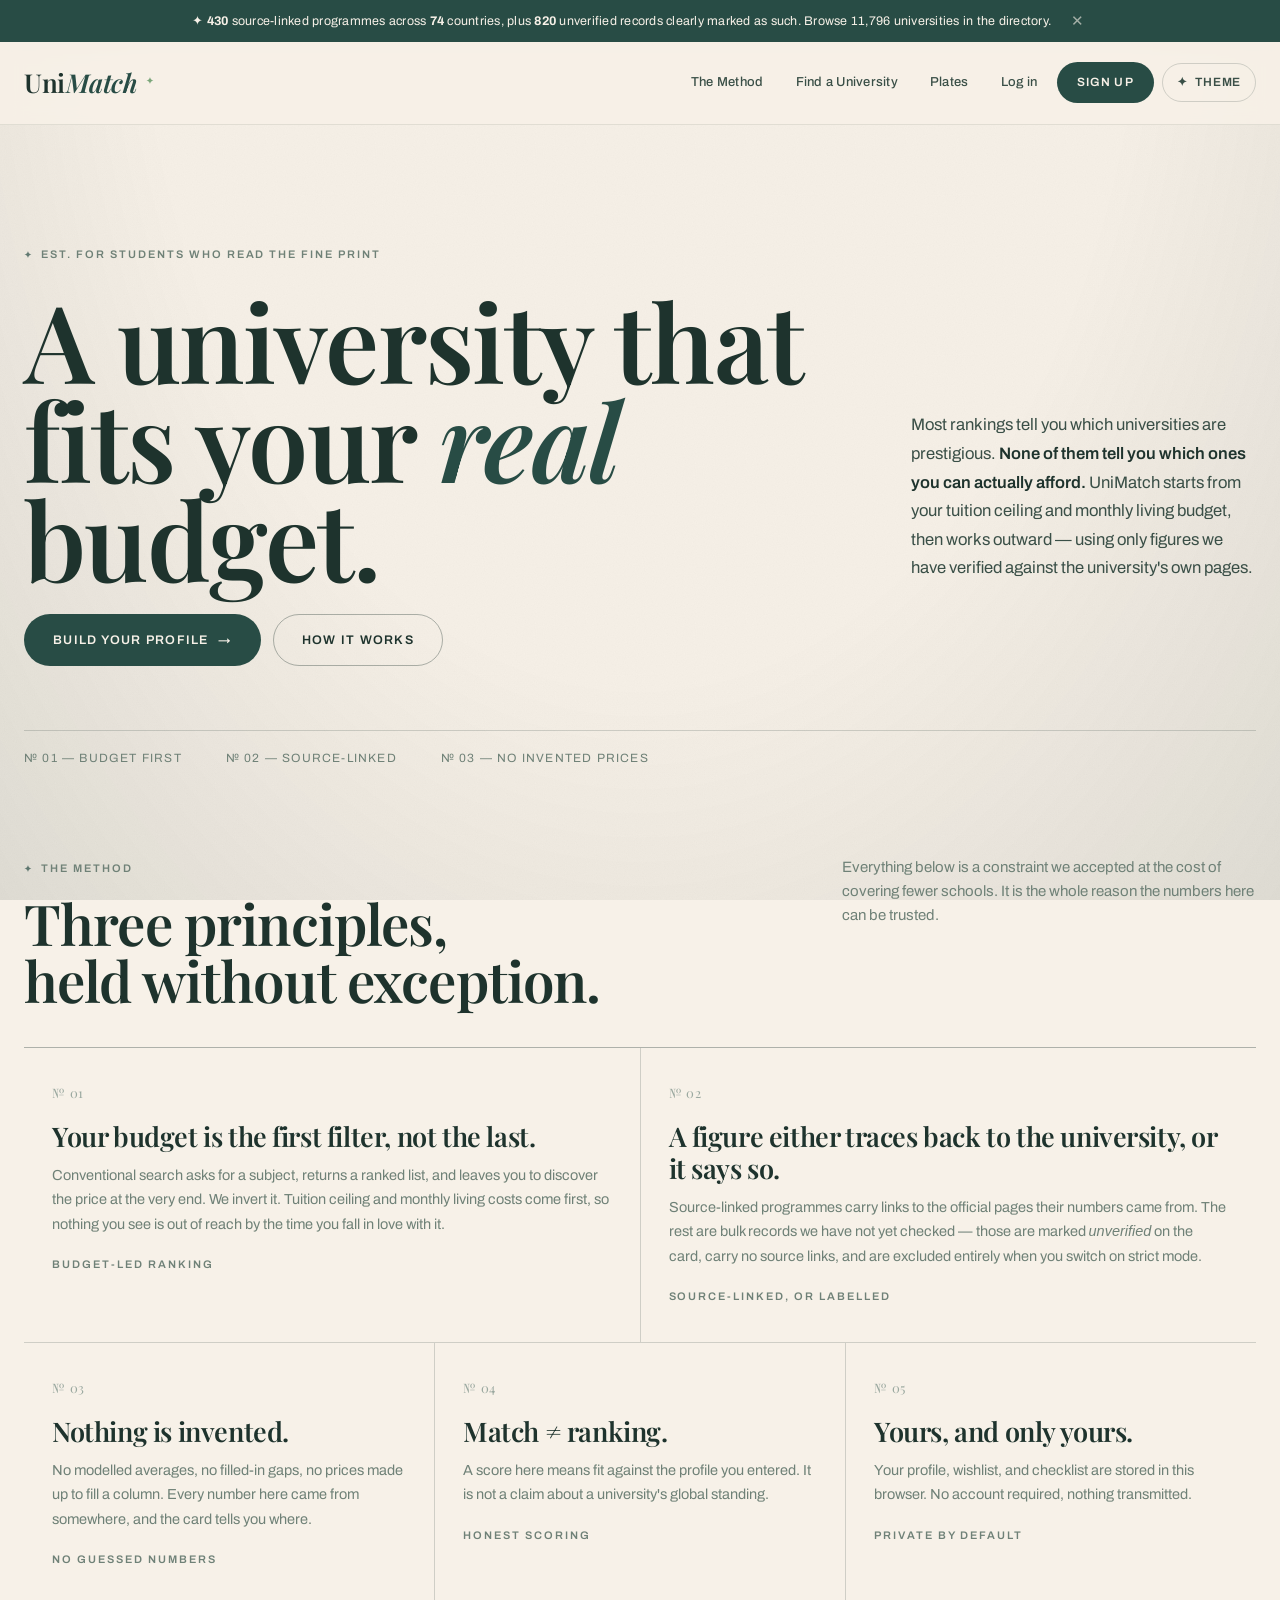
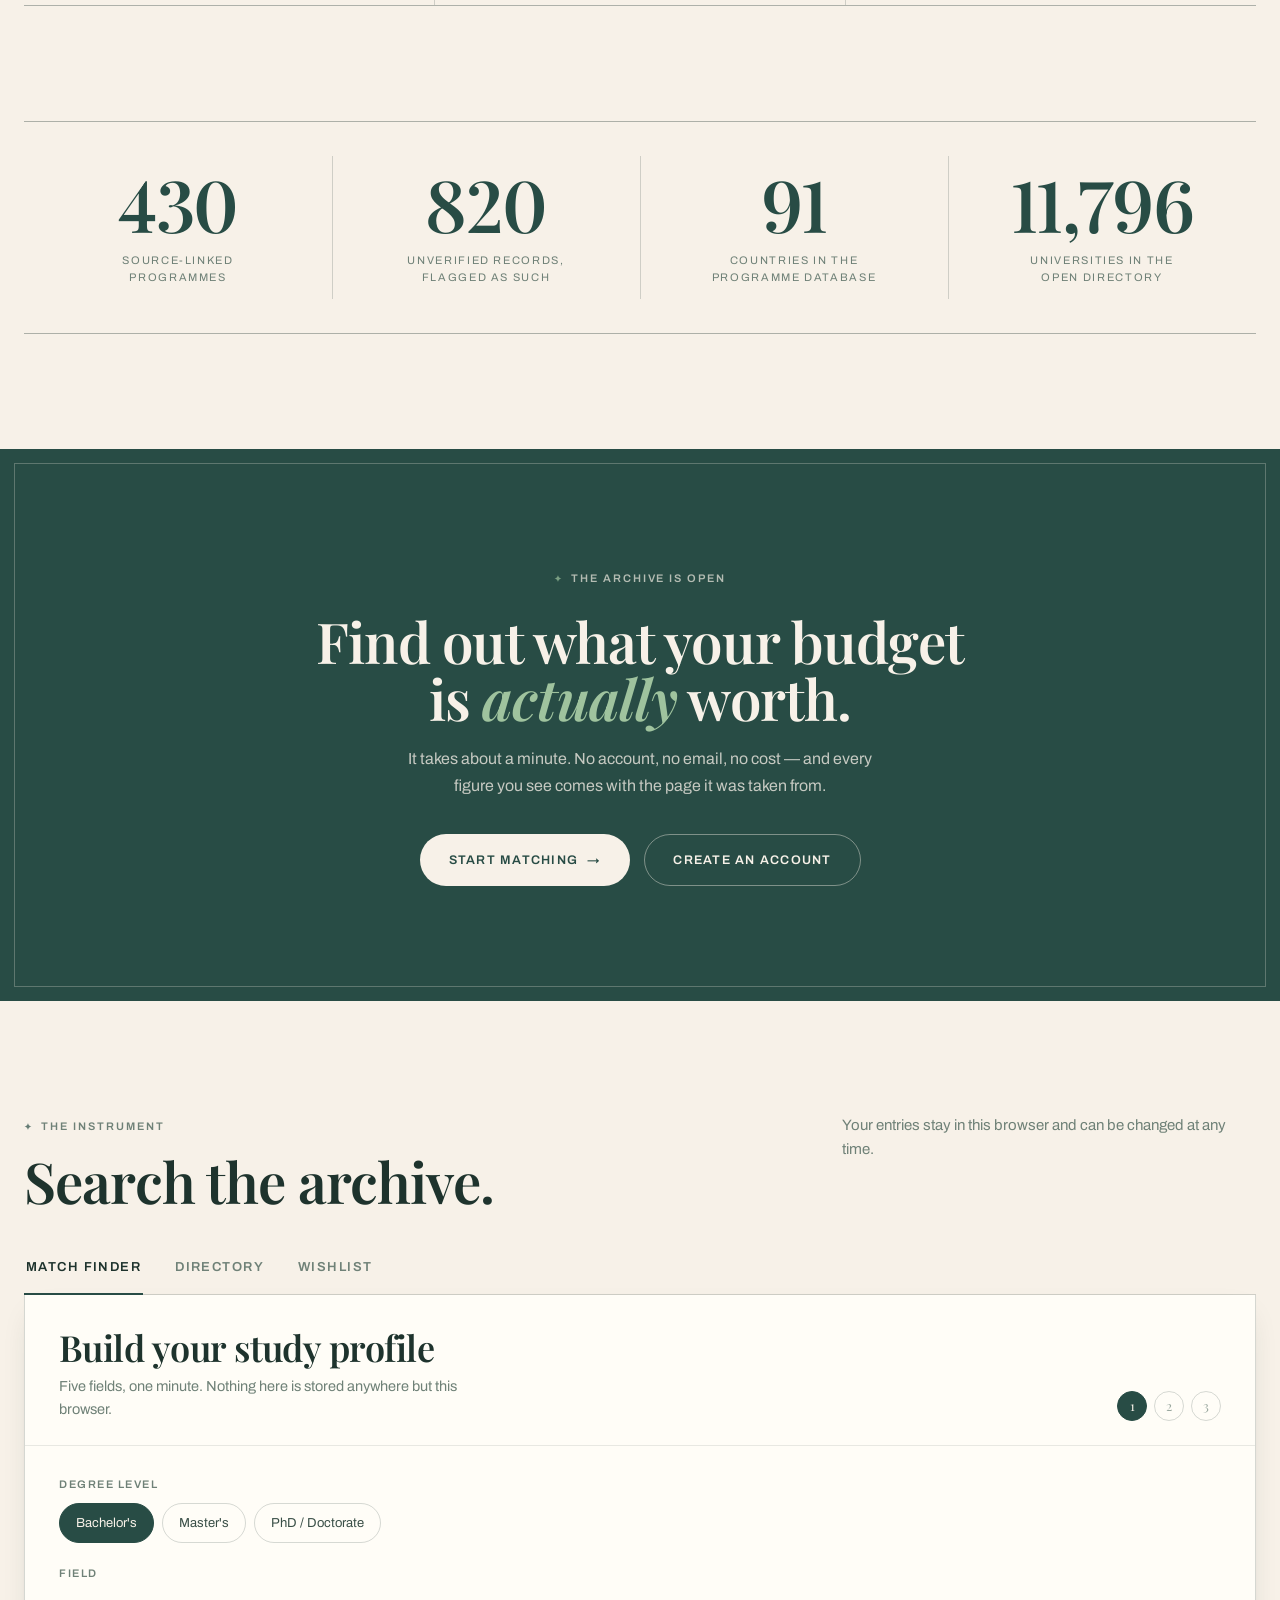
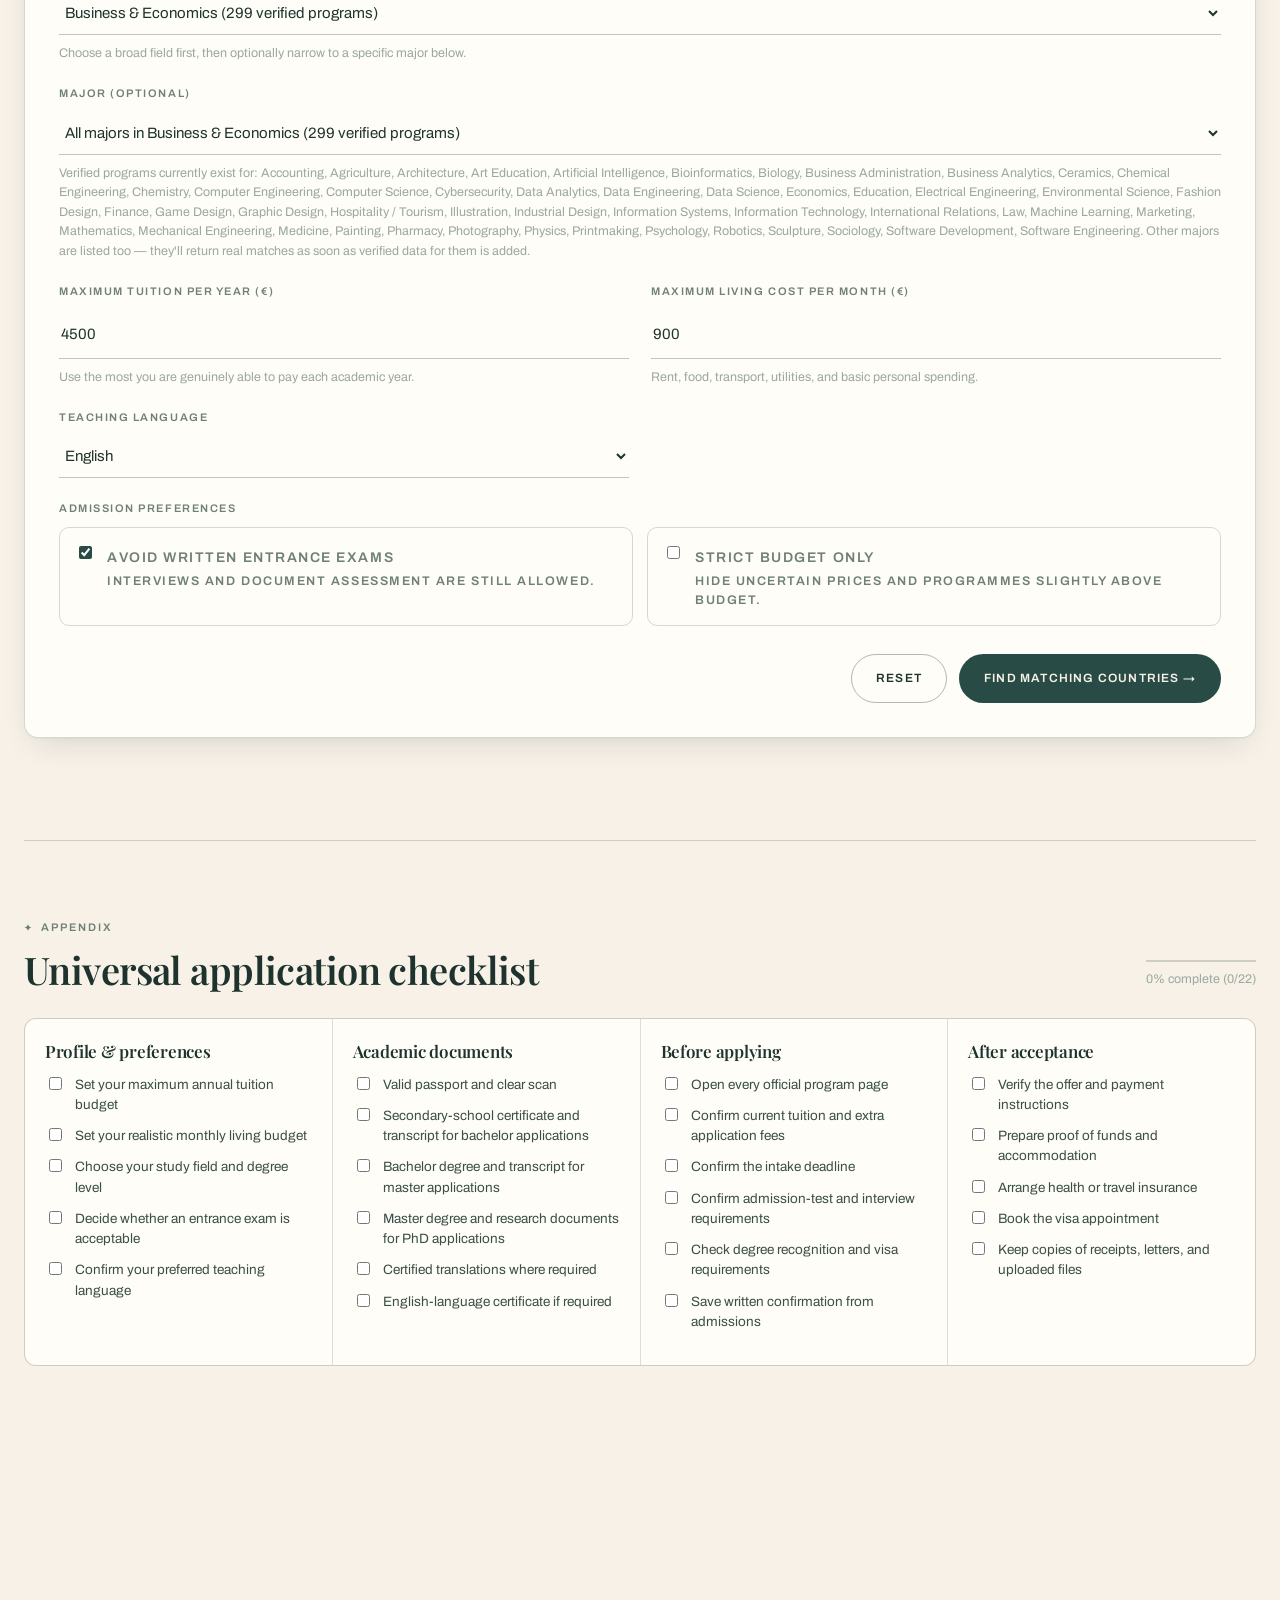
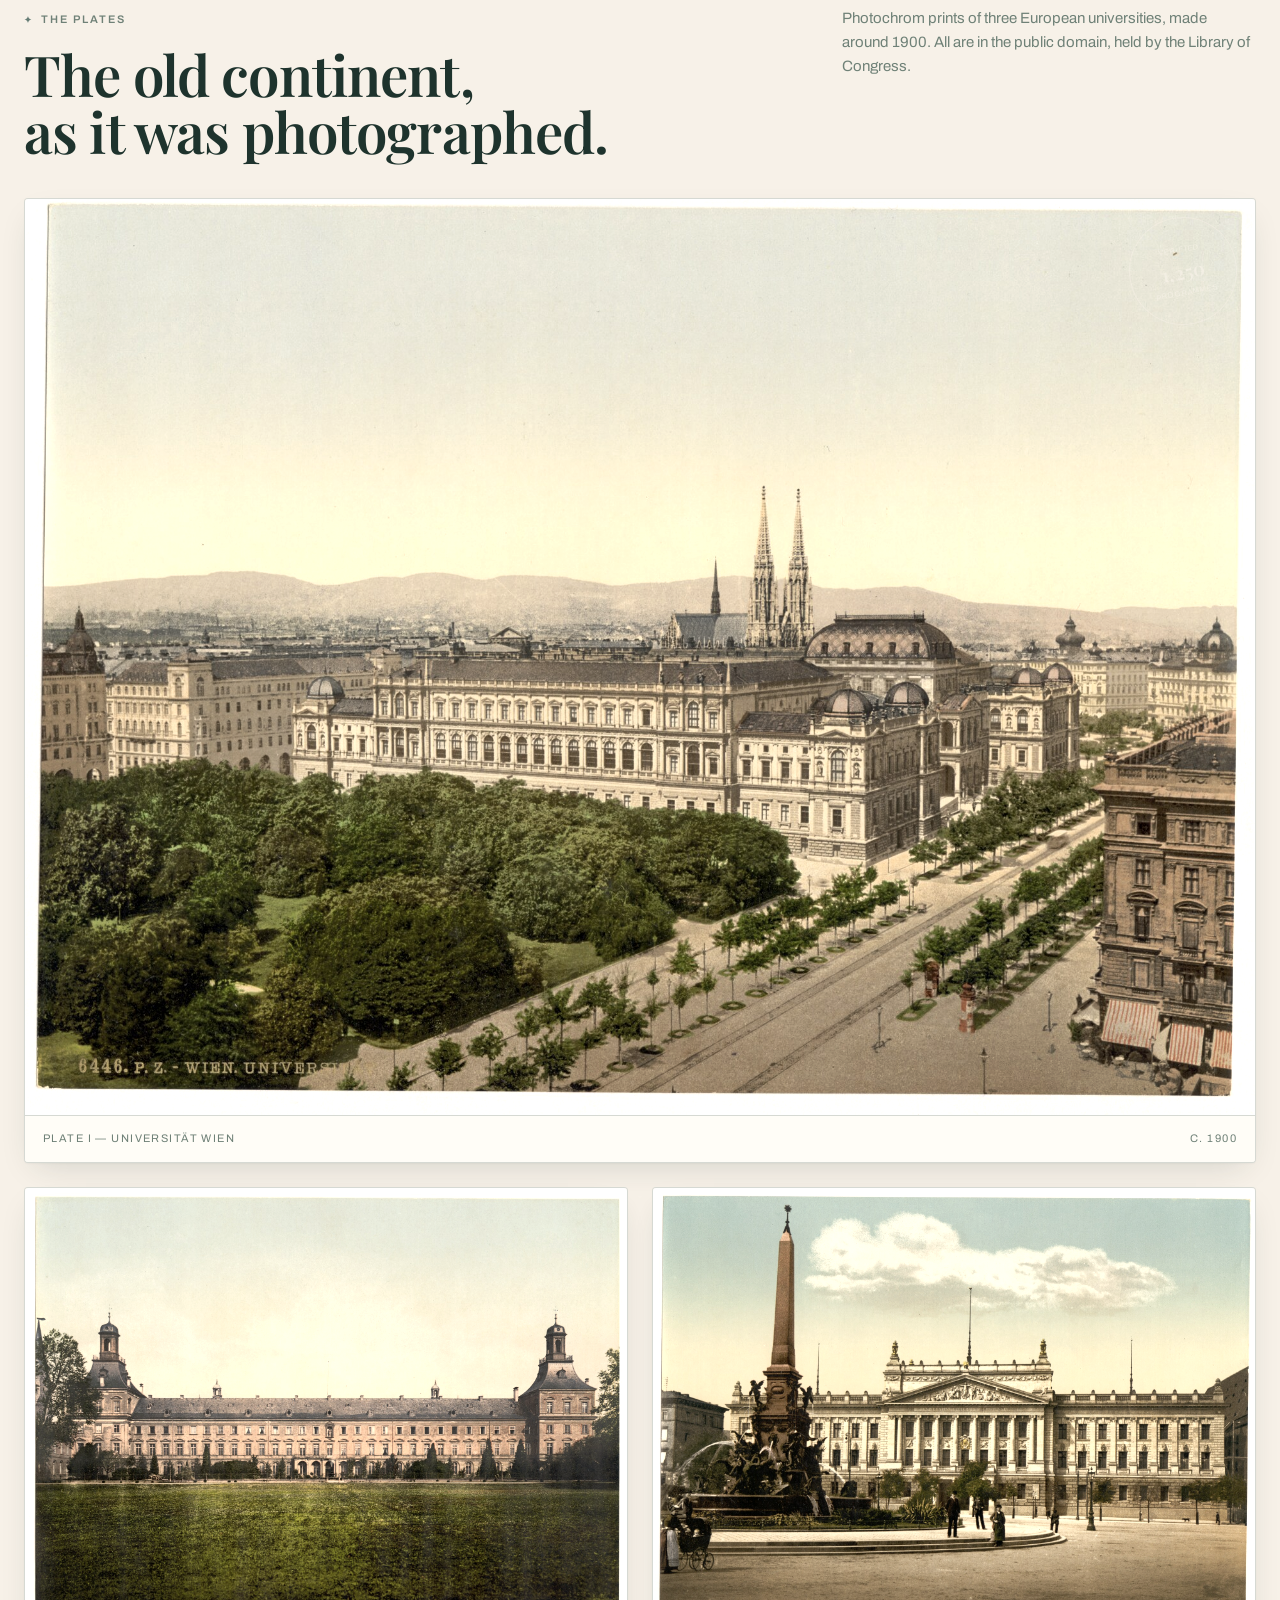
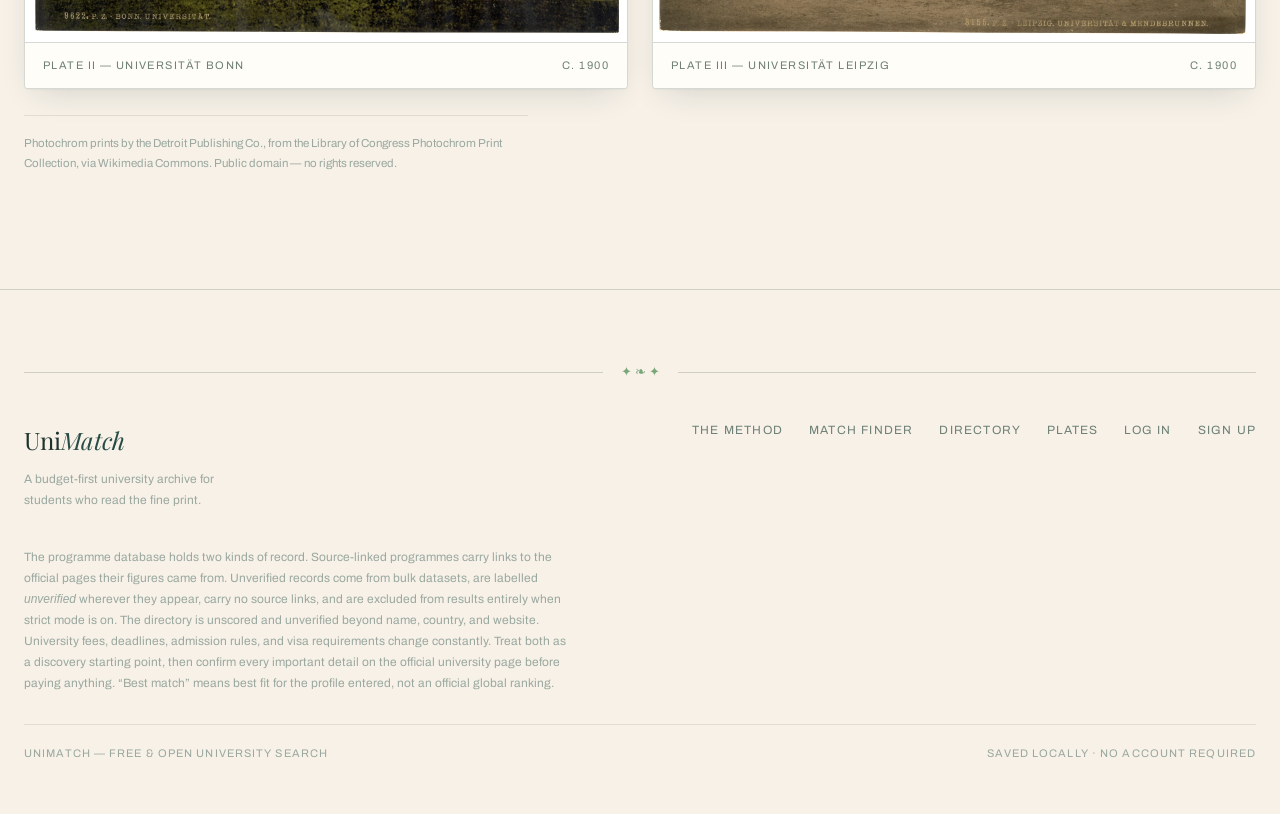
==== commit a53d450f: "Separate source-linked programmes from unverified bulk records Only 430 of the 1,250 programme recor" ====
--- a/index.html
+++ b/index.html
@@ -100,14 +100,14 @@
       </article>
       <article class="ed-item wide">
         <span class="ed-num">№ 02</span>
-        <h3>Every figure traces back to the university.</h3>
-        <p>Each verified programme card carries links to the source pages the numbers came from. If a tuition fee or deadline cannot be confirmed on an official page, it does not become a match — it stays out, or it is labelled uncertain and you decide.</p>
-        <span class="label plain">Source-linked data</span>
+        <h3>A figure either traces back to the university, or it says so.</h3>
+        <p>Source-linked programmes carry links to the official pages their numbers came from. The rest are bulk records we have not yet checked — those are marked <em>unverified</em> on the card, carry no source links, and are excluded entirely when you switch on strict mode.</p>
+        <span class="label plain">Source-linked, or labelled</span>
       </article>
       <article class="ed-item">
         <span class="ed-num">№ 03</span>
-        <h3>Nothing is estimated.</h3>
-        <p>No modelled averages, no filled-in gaps, no invented prices dressed up as research.</p>
+        <h3>Nothing is invented.</h3>
+        <p>No modelled averages, no filled-in gaps, no prices made up to fill a column. Every number here came from somewhere, and the card tells you where.</p>
         <span class="label plain">No guessed numbers</span>
       </article>
       <article class="ed-item">
@@ -130,10 +130,10 @@
 <section class="shell" style="padding-bottom:clamp(72px,9vw,120px)">
   <div class="figures reveal">
     <div class="figures-row">
-      <div class="figure"><b id="programStat">—</b><span>Verified<br>programmes</span></div>
-      <div class="figure"><b id="countryStat">—</b><span>Countries in the<br>verified database</span></div>
+      <div class="figure"><b id="programStat">—</b><span>Source-linked<br>programmes</span></div>
+      <div class="figure"><b id="unverifiedStat">—</b><span>Unverified records,<br>flagged as such</span></div>
+      <div class="figure"><b id="countryStat">—</b><span>Countries in the<br>programme database</span></div>
       <div class="figure"><b id="directoryStat">—</b><span>Universities in the<br>open directory</span></div>
-      <div class="figure"><b>0</b><span>Prices we<br>invented</span></div>
     </div>
   </div>
 </section>
@@ -307,7 +307,7 @@
         <a href="signup.html">Sign up</a>
       </div>
     </div>
-    <p class="foot-note">Match Finder scores are only ever calculated from programmes UniMatch has personally verified and source-linked — never estimated. The directory is unscored and unverified beyond name, country, and website. University fees, deadlines, admission rules, and visa requirements change constantly. Treat both as a discovery starting point, then confirm every important detail on the official university page before paying anything. “Best match” means best fit for the profile entered, not an official global ranking.</p>
+    <p class="foot-note">The programme database holds two kinds of record. Source-linked programmes carry links to the official pages their figures came from. Unverified records come from bulk datasets, are labelled <em>unverified</em> wherever they appear, carry no source links, and are excluded from results entirely when strict mode is on. The directory is unscored and unverified beyond name, country, and website. University fees, deadlines, admission rules, and visa requirements change constantly. Treat both as a discovery starting point, then confirm every important detail on the official university page before paying anything. “Best match” means best fit for the profile entered, not an official global ranking.</p>
     <div class="foot-bottom">
       <span>UniMatch — Free &amp; open university search</span>
       <span>Saved locally · No account required</span>
--- a/styles.css
+++ b/styles.css
@@ -405,6 +405,12 @@
 .links{display:flex;flex-wrap:wrap;gap:16px;margin-top:16px}
 .links a{font-size:12.5px;font-weight:600;letter-spacing:.04em;color:var(--ink);text-decoration:none;border-bottom:1px solid color-mix(in srgb,var(--ink) 40%,transparent);padding-bottom:2px;transition:border-color .22s ease}
 .links a:hover{border-bottom-color:var(--ink)}
+.unverified-note{
+  margin-top:16px;padding:13px 16px;border:1px solid var(--warn-line);border-left:2px solid var(--warn-text);
+  border-radius:0 8px 8px 0;background:var(--warn-bg);color:var(--warn-text);
+  font-size:12.5px;line-height:1.65;
+}
+.unverified-note b{font-weight:700}
 .badge{display:inline-flex;align-items:center;gap:6px;border:1px solid var(--line);padding:5px 11px;border-radius:999px;font-size:10.5px;letter-spacing:.08em;text-transform:uppercase;color:var(--muted)}
 .badge.good{color:var(--good-text);background:var(--good-bg);border-color:var(--good-line)}
 .badge.warn{color:var(--warn-text);background:var(--warn-bg);border-color:var(--warn-line)}
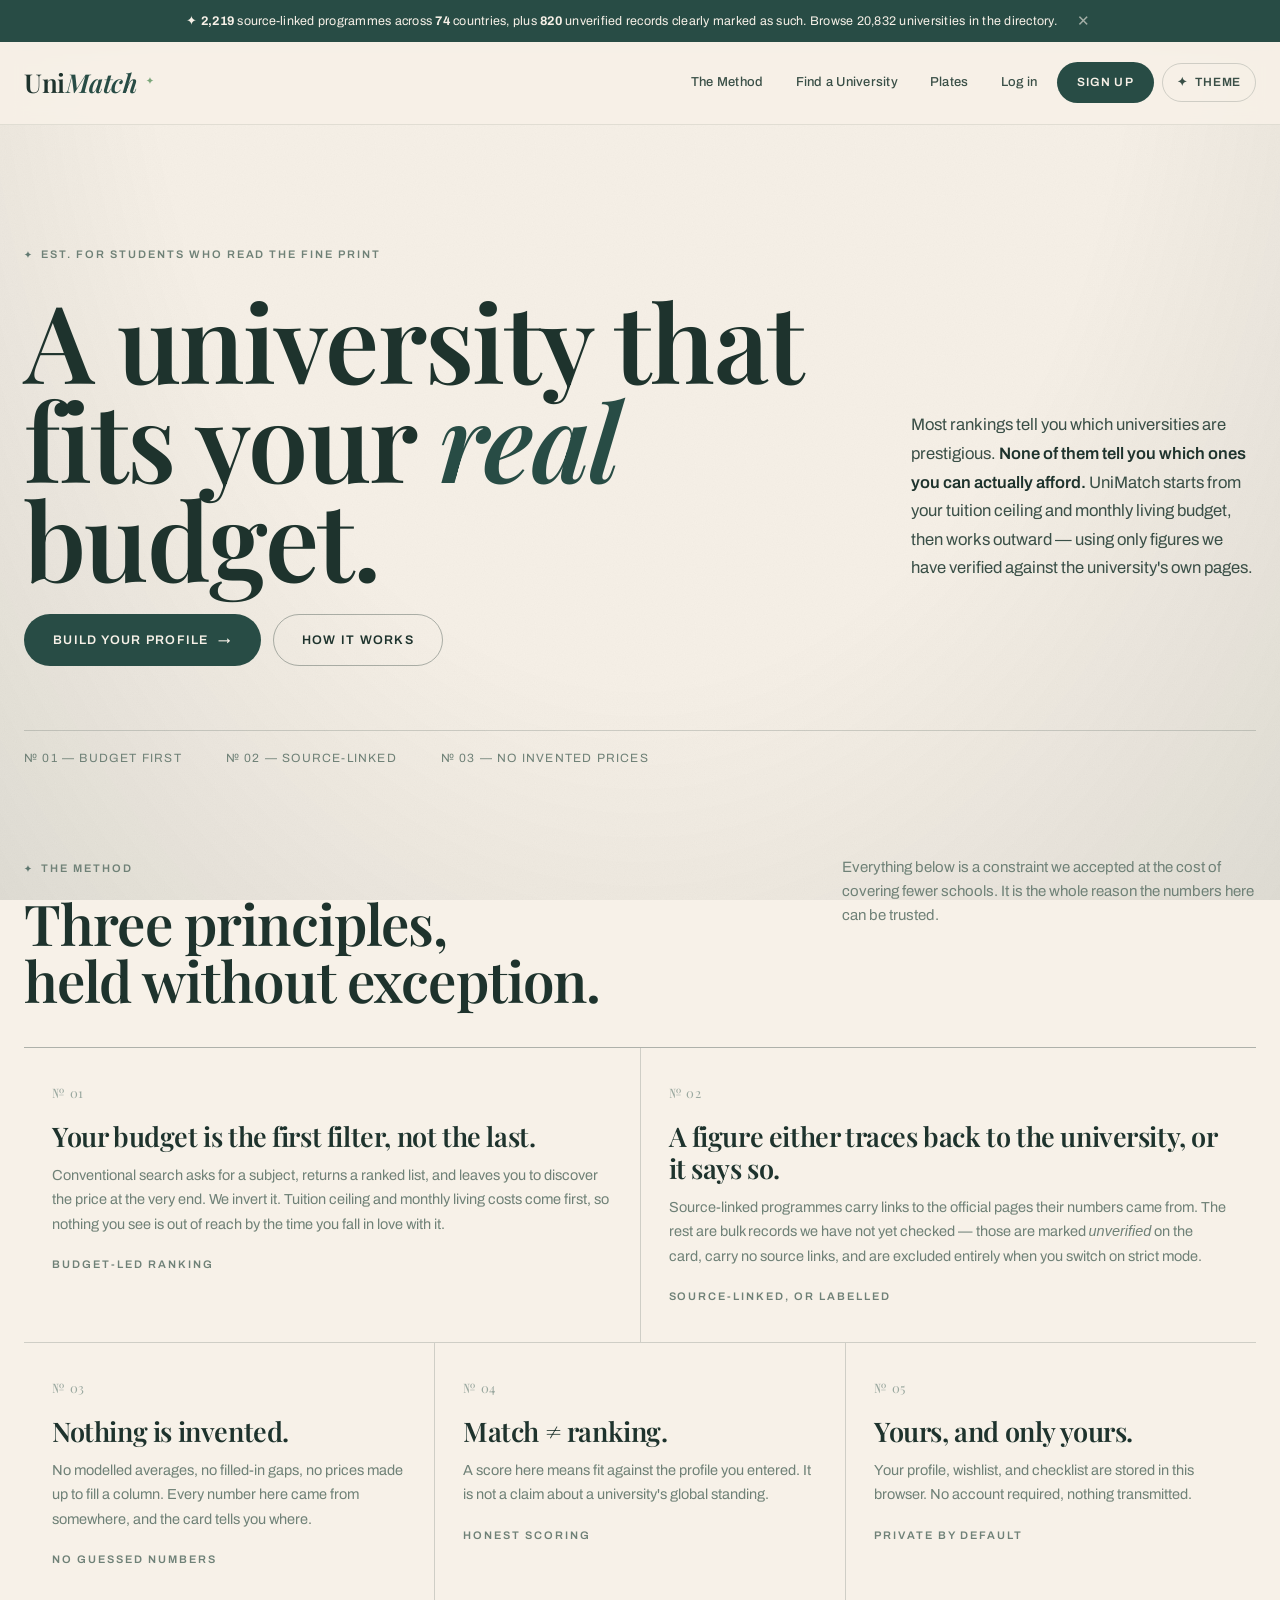
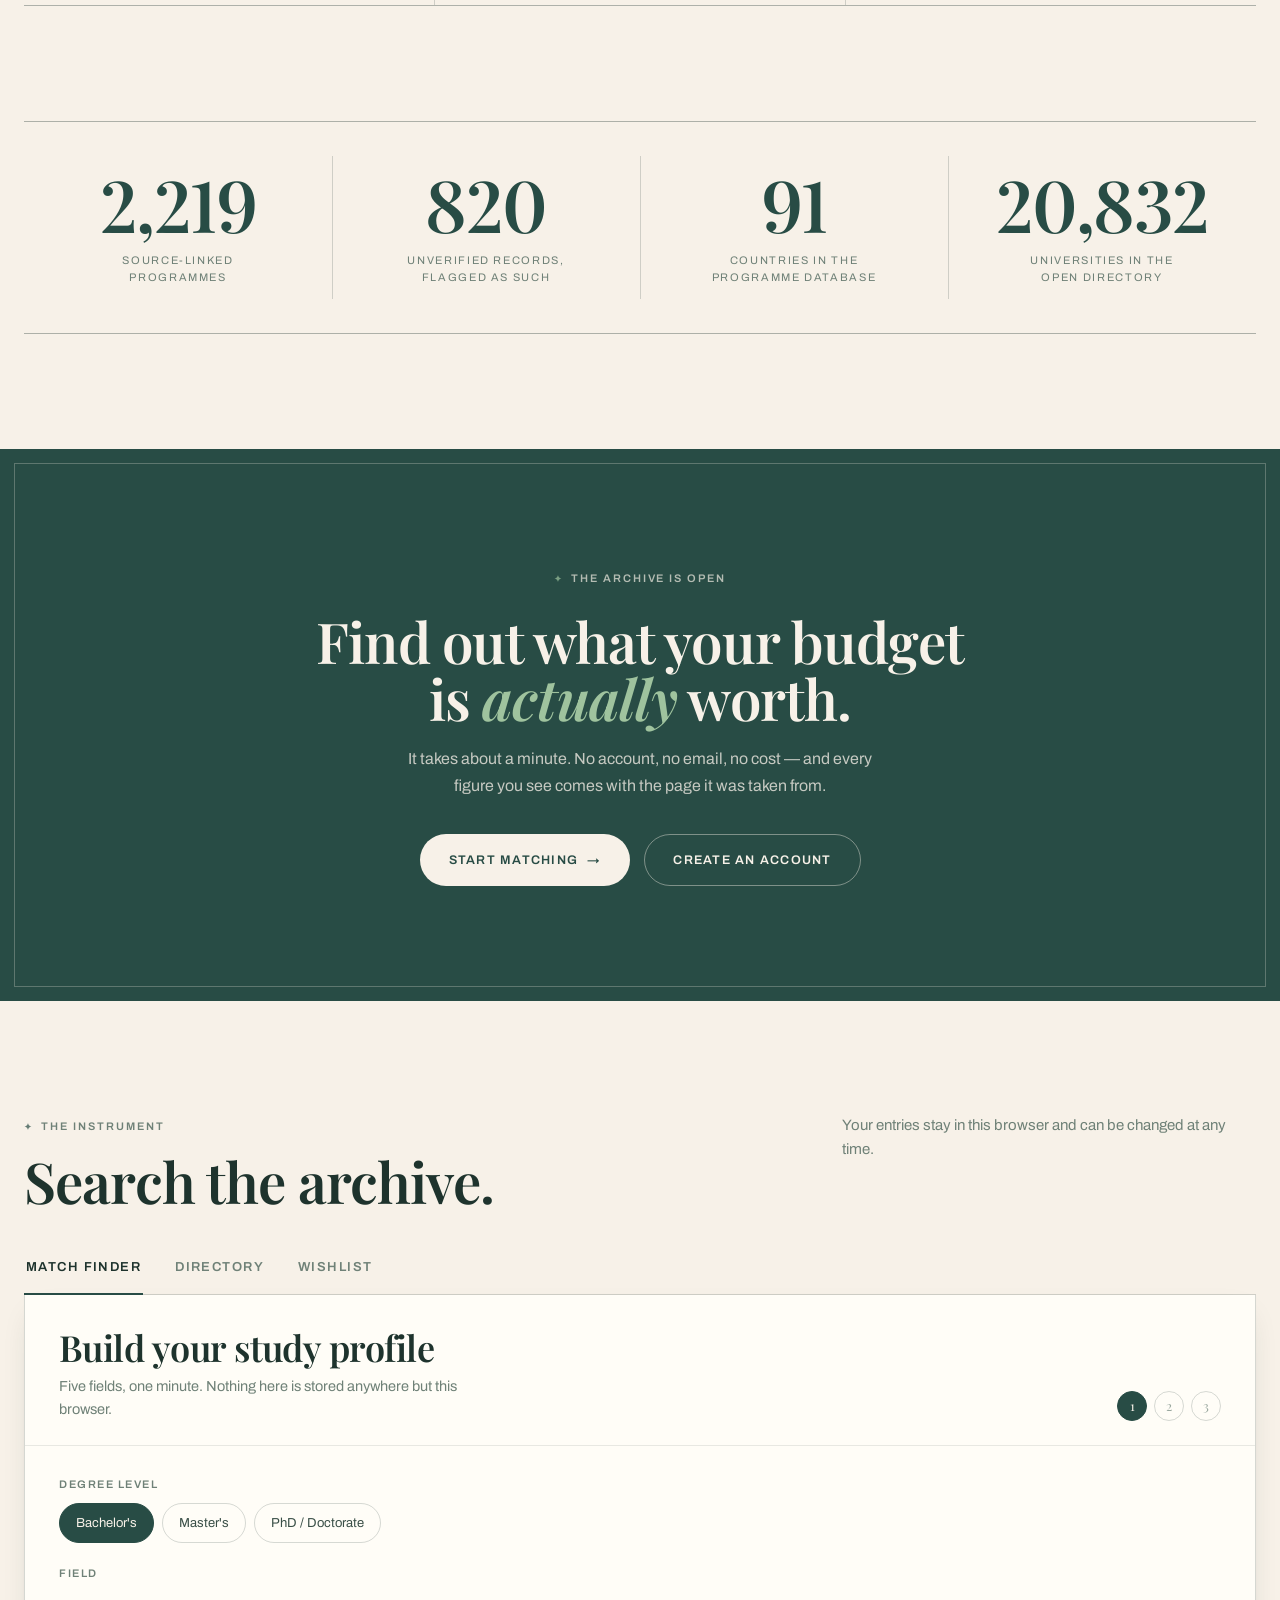
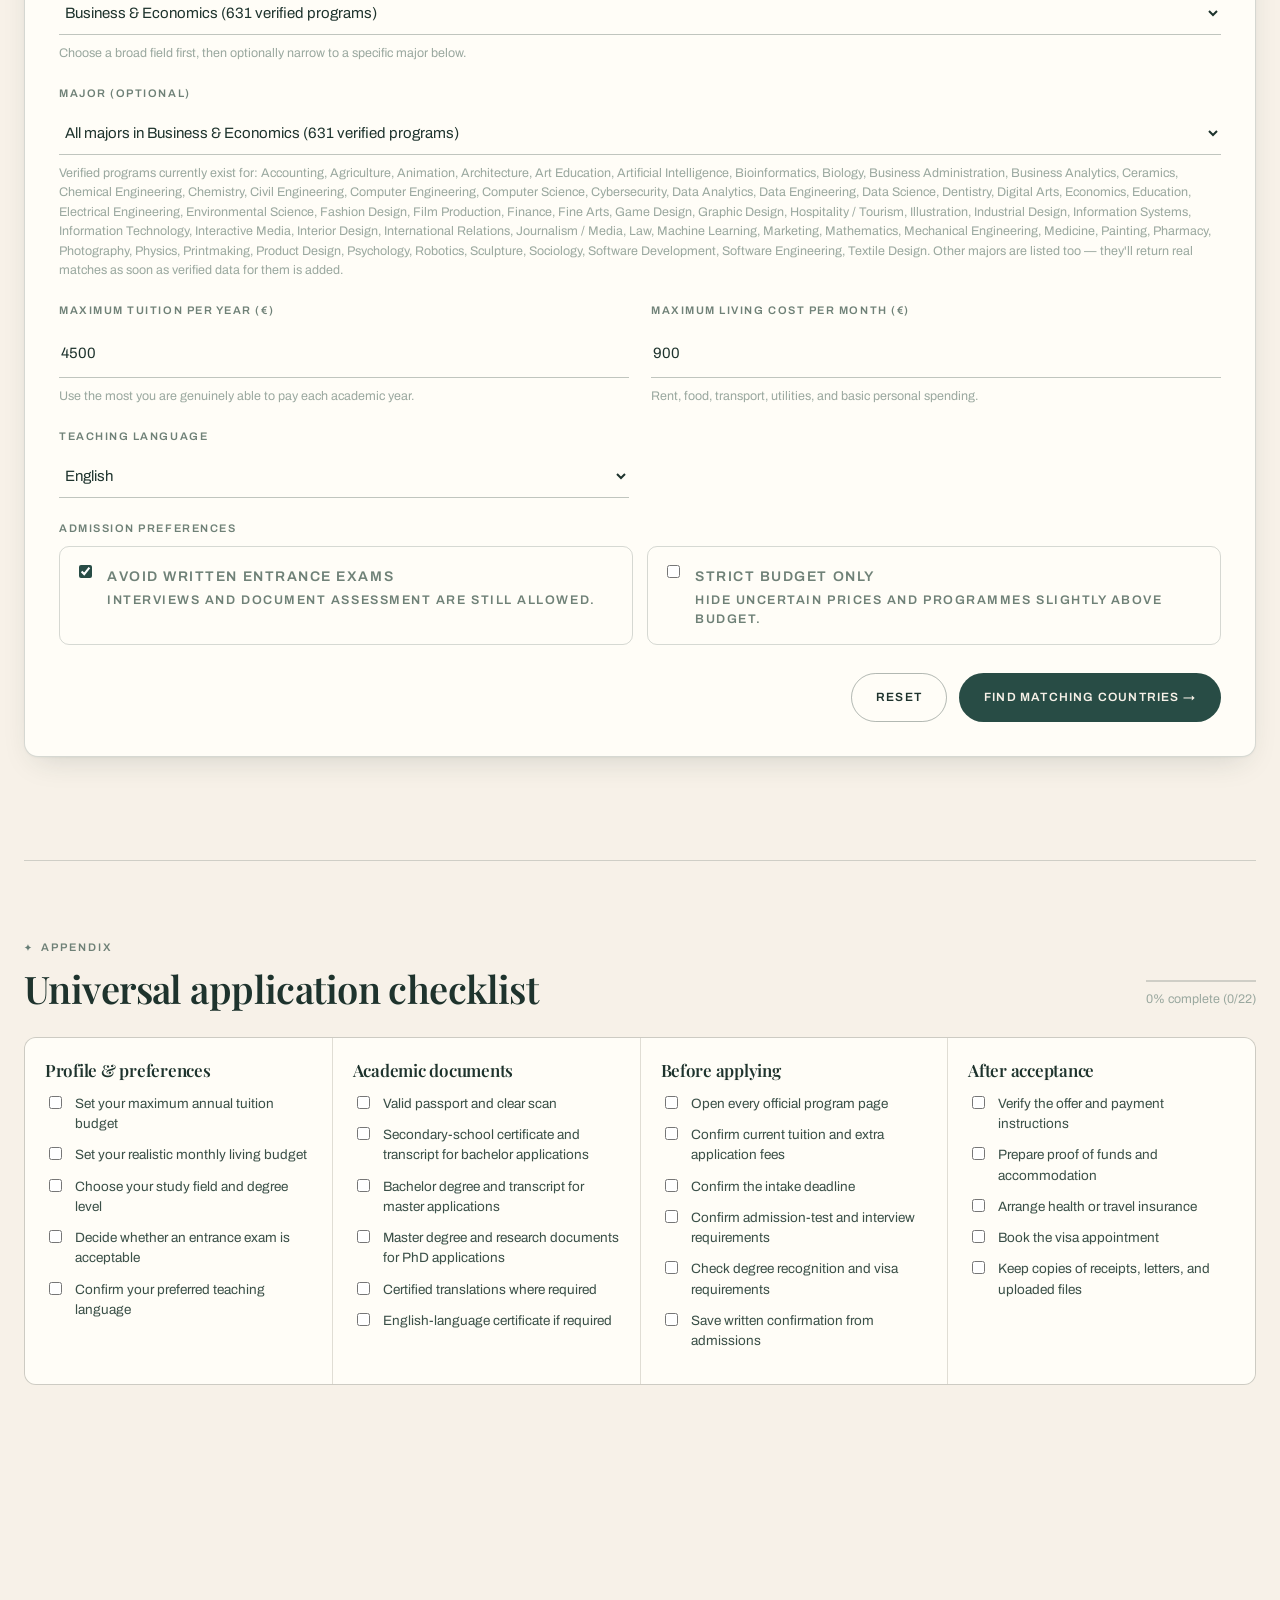
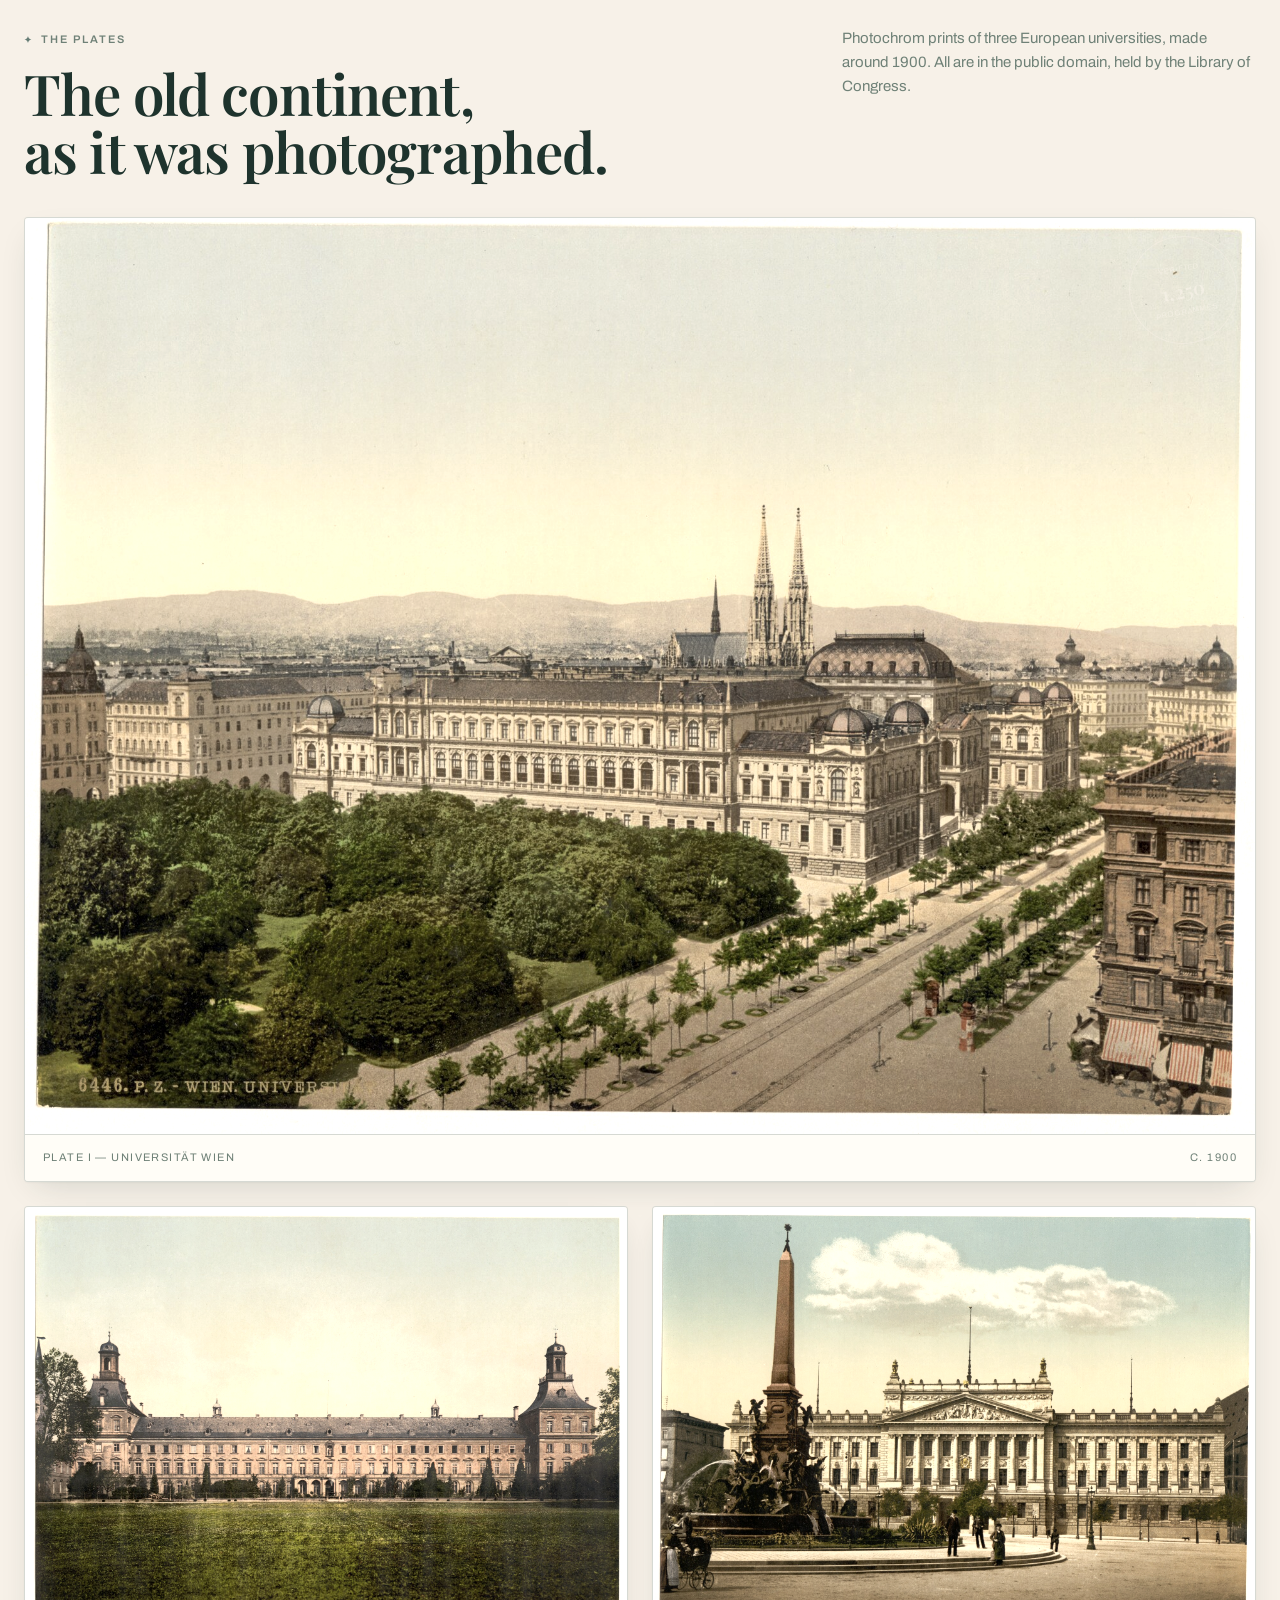
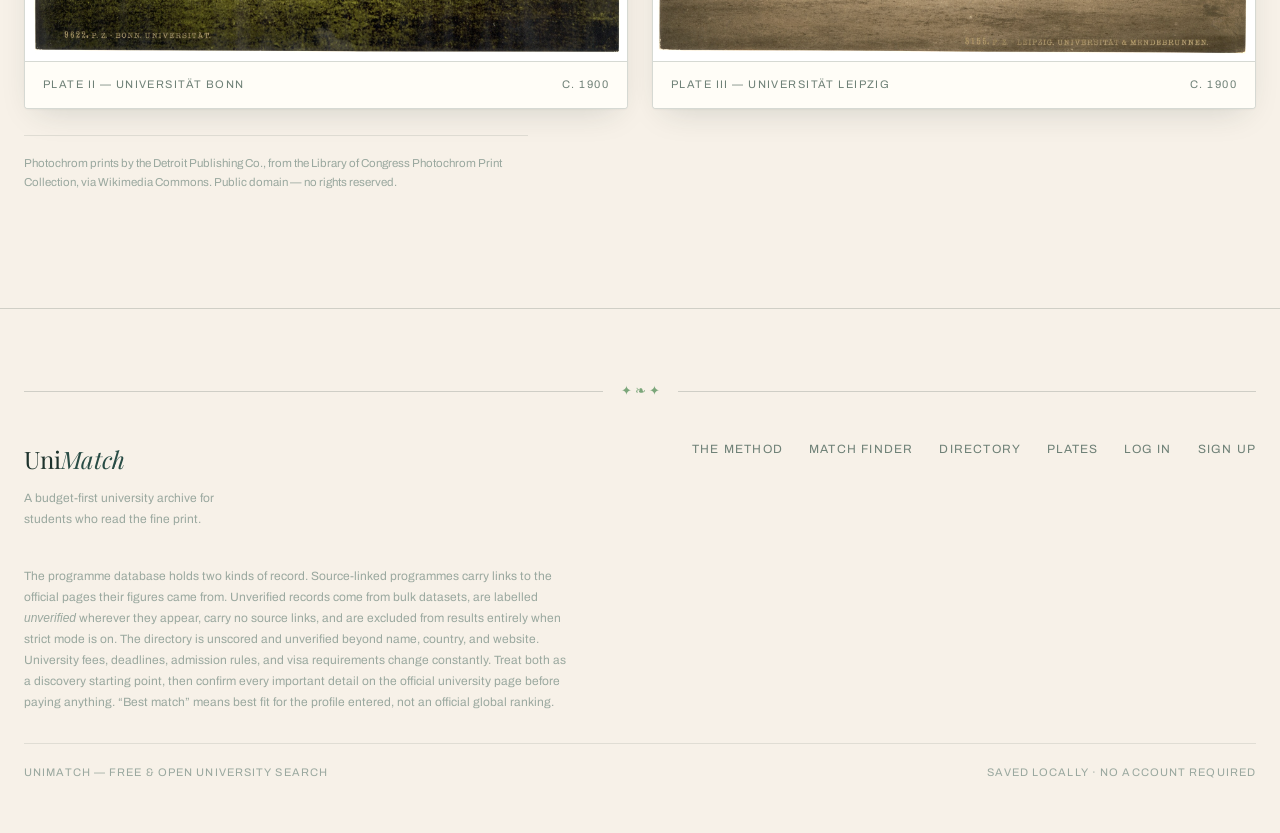
==== commit 02ca9402: "Load the university directory on demand The directory is 1.5 MB and only the Browse tab reads it, bu" ====
--- a/index.html
+++ b/index.html
@@ -316,7 +316,7 @@
 </footer>
 
 <script src="verified-data.js"></script>
-<script src="universities-directory.js"></script>
+<script src="directory-meta.js"></script>
 <script src="app.js"></script>
 <script src="theme.js"></script>
 </body>
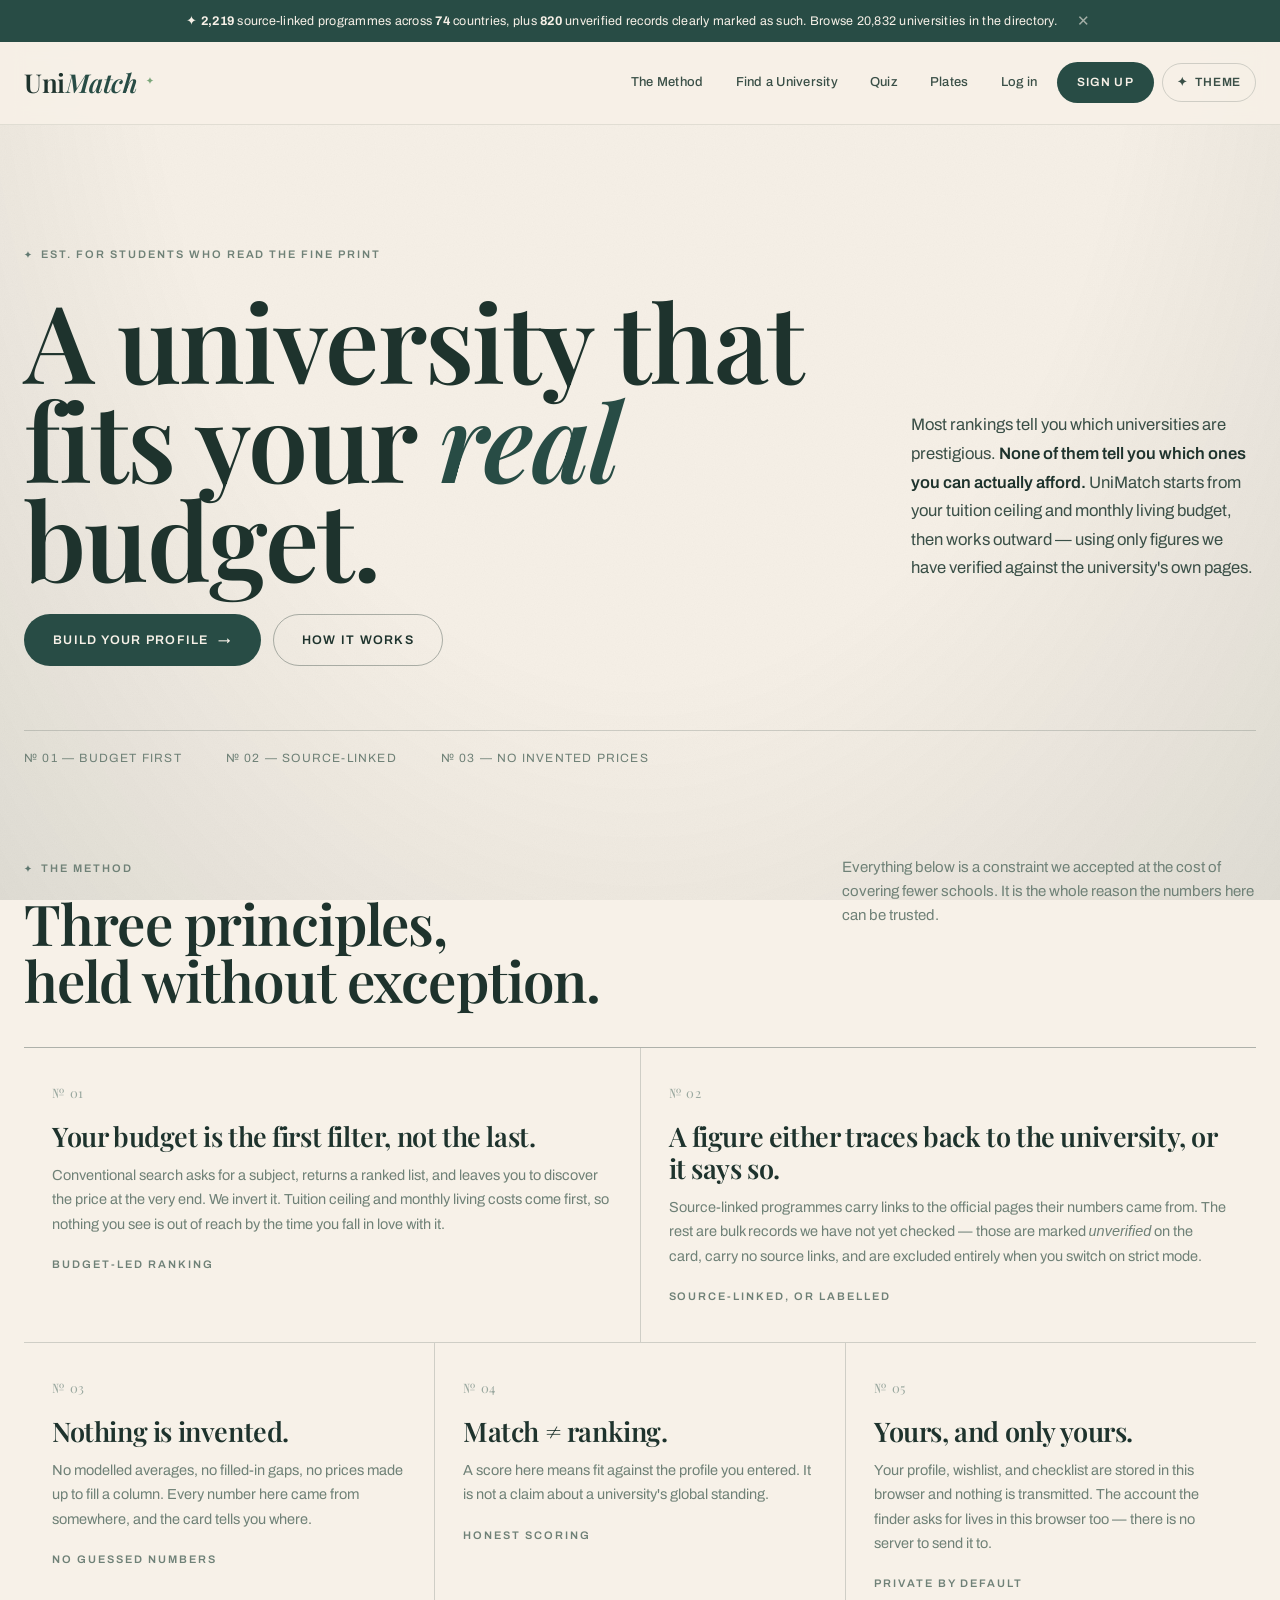
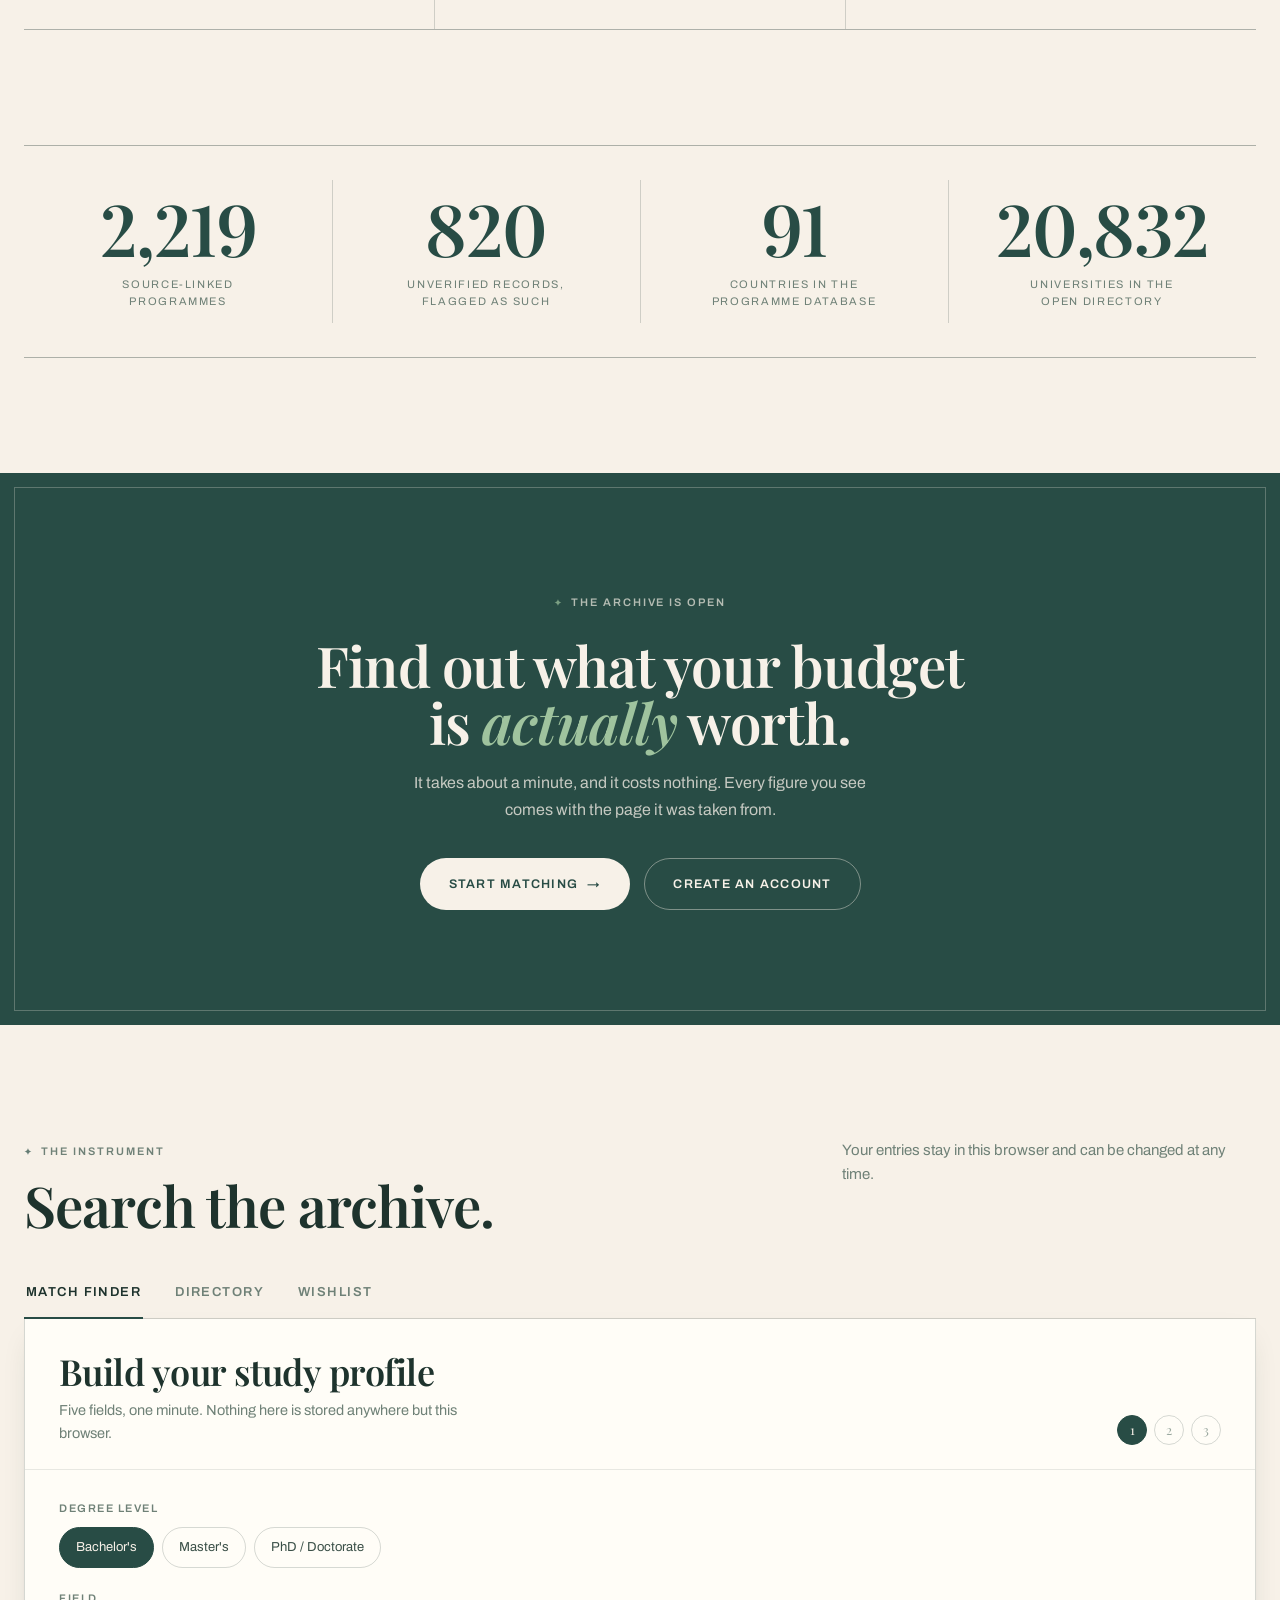
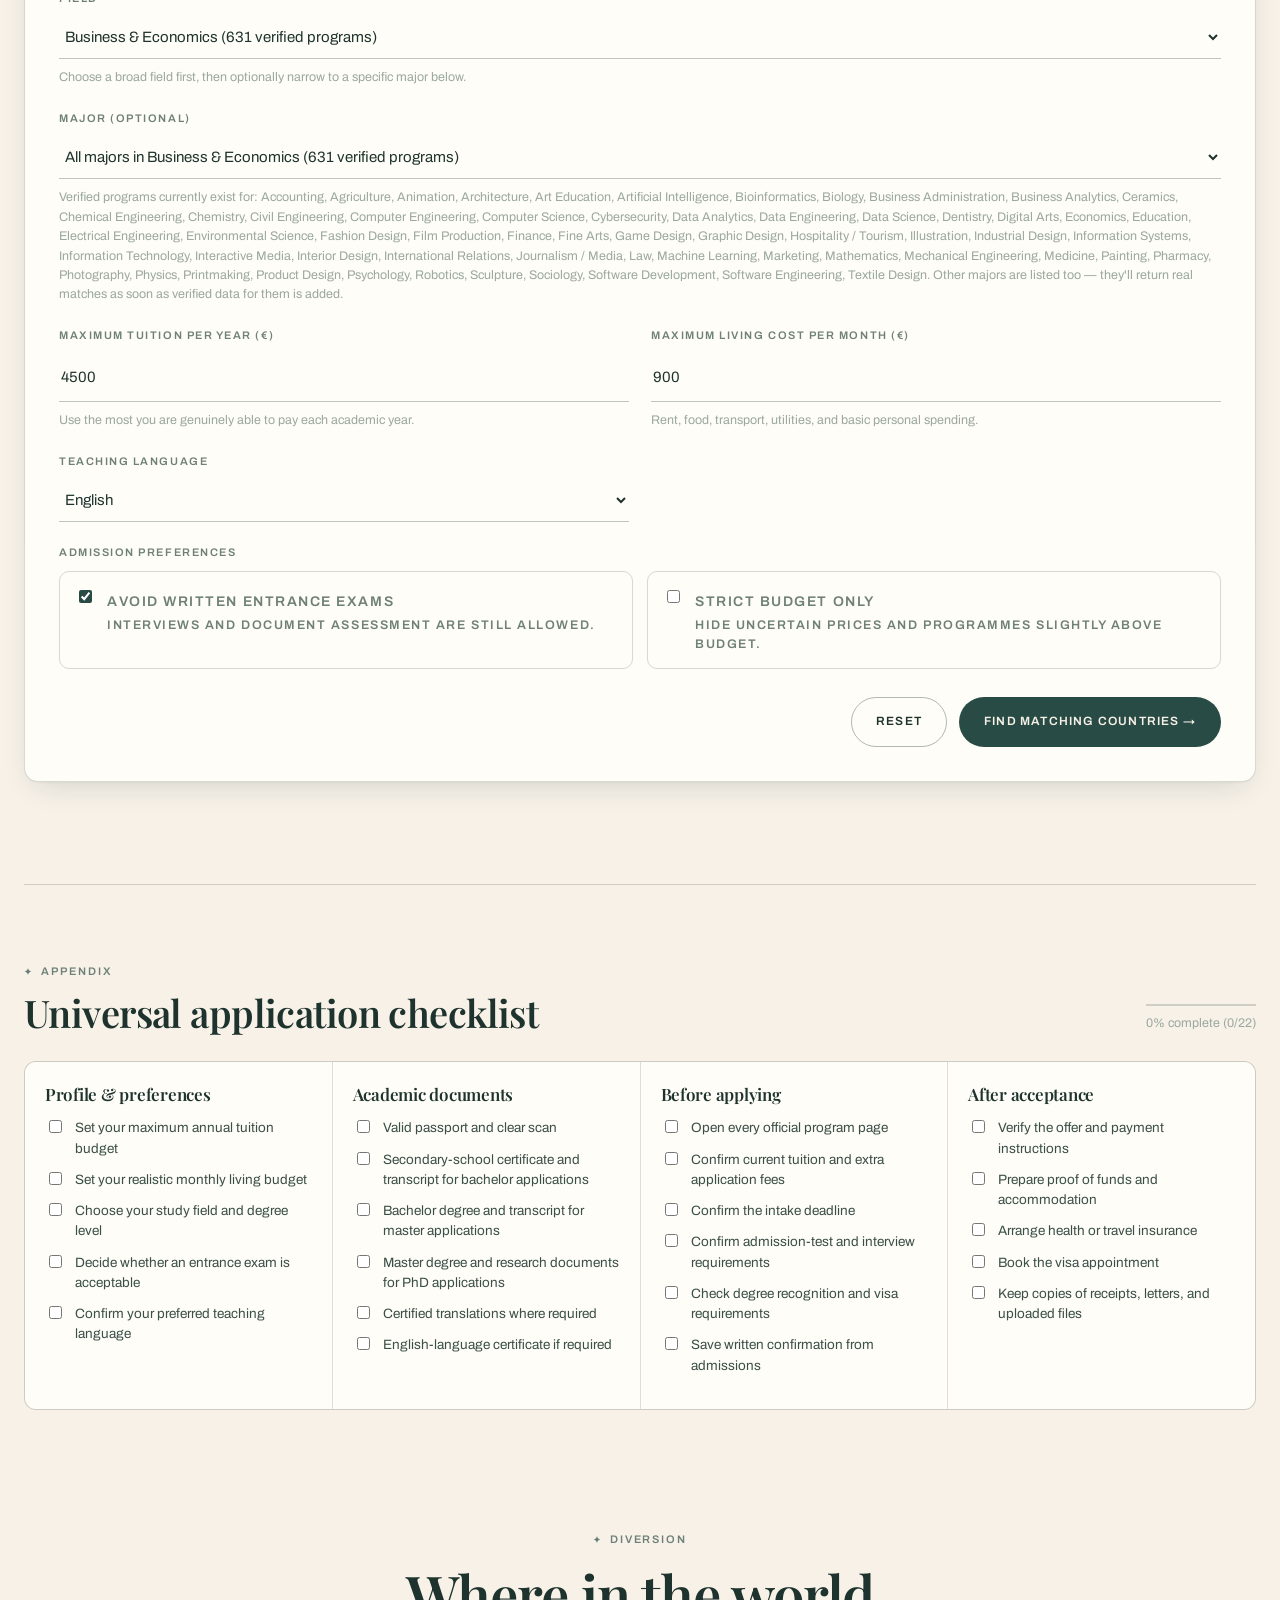
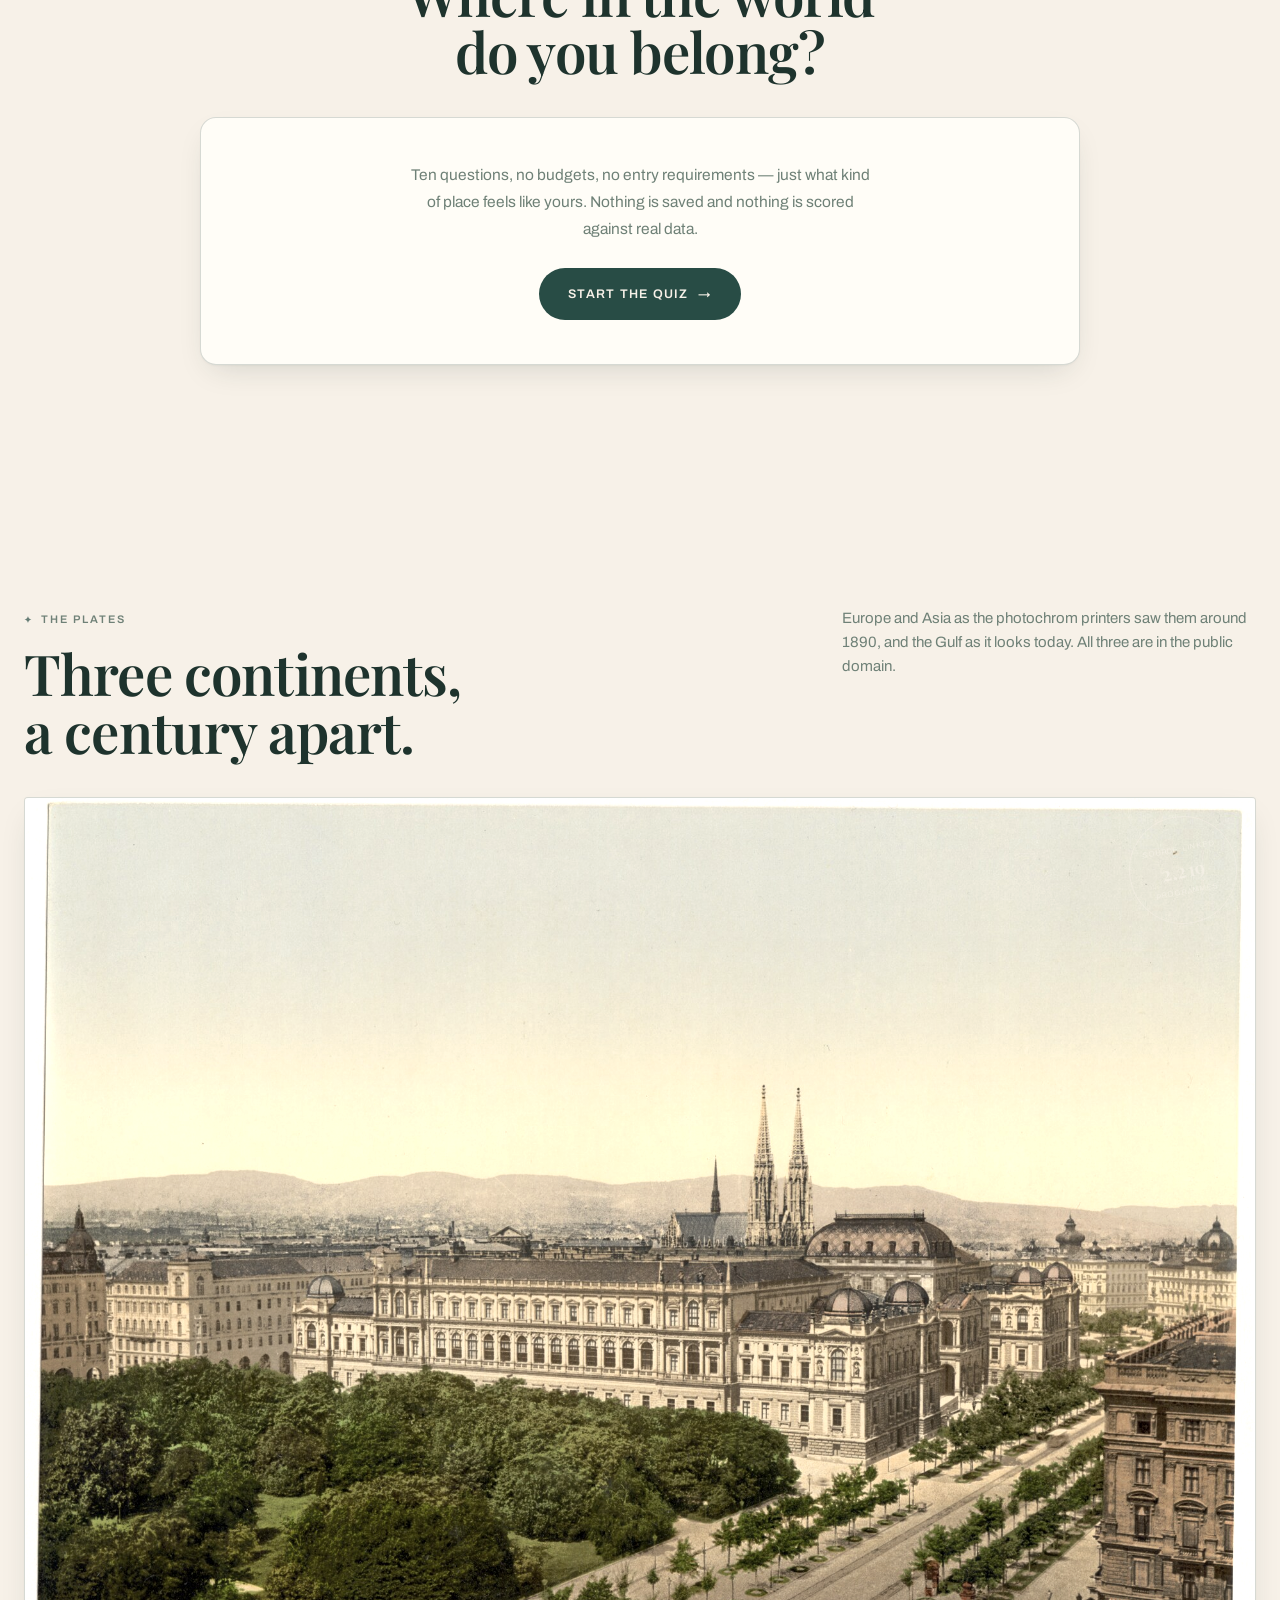
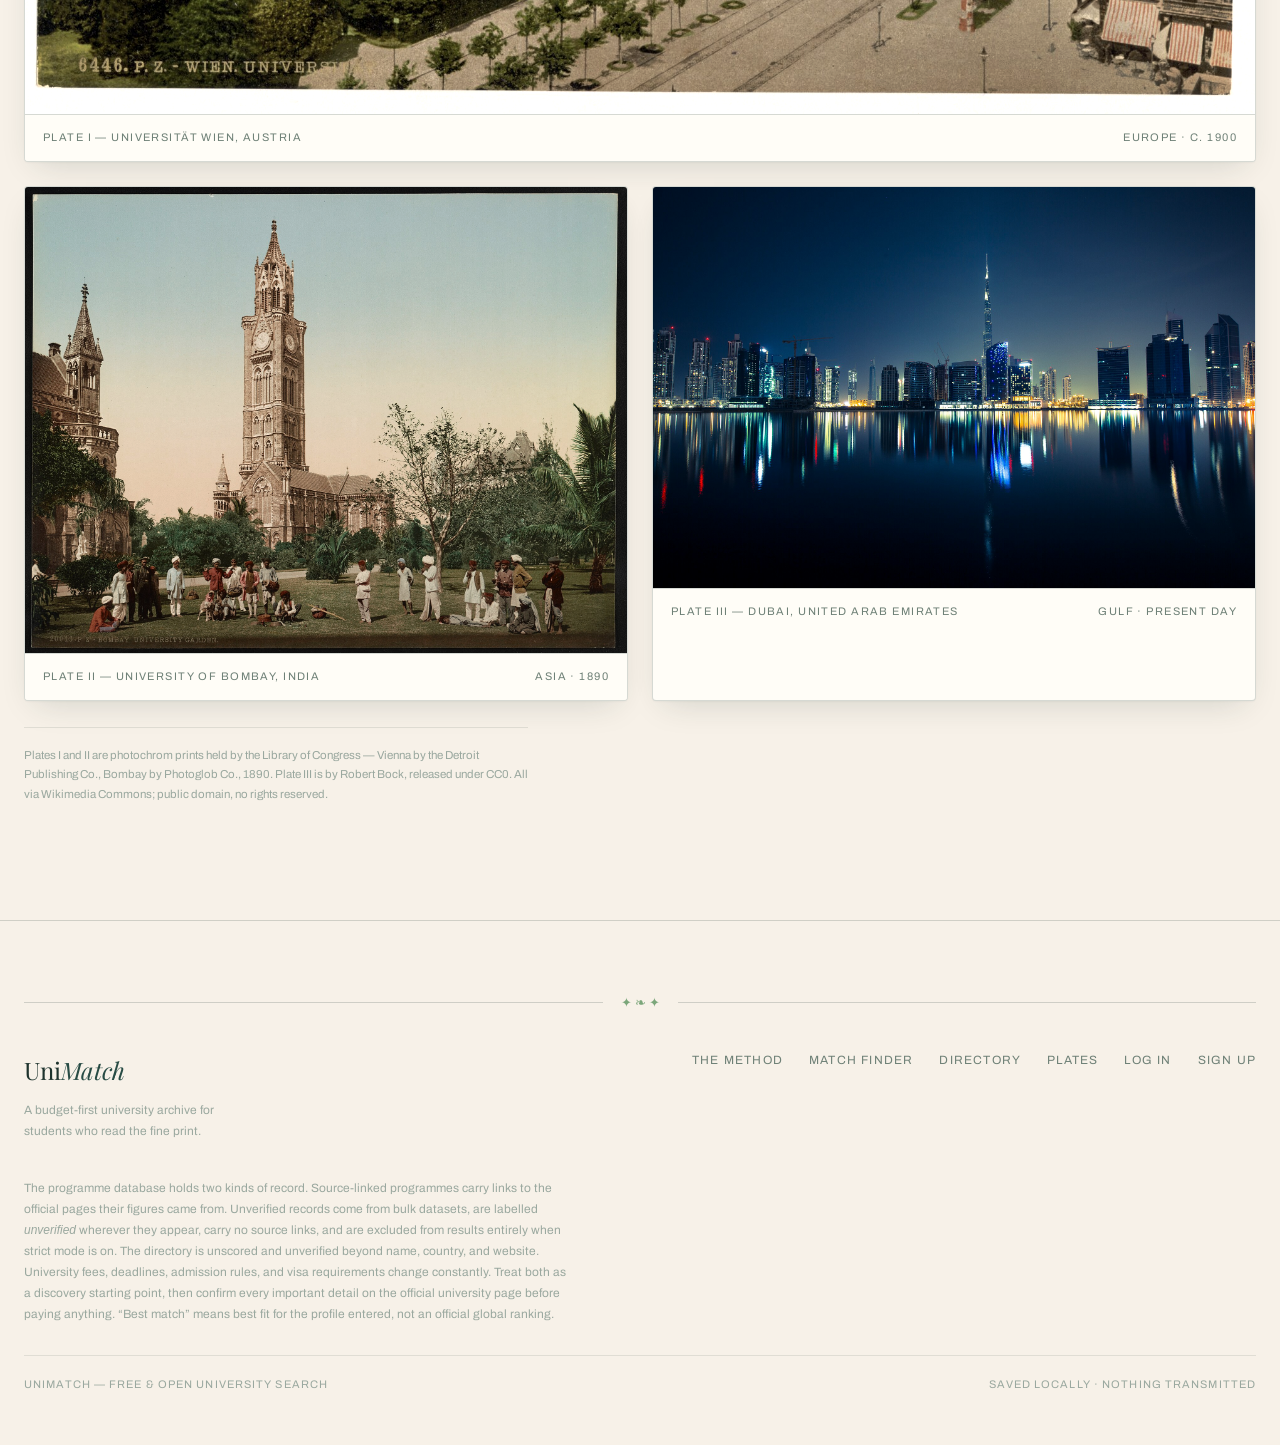
==== commit dffc3747: "Add the destination quiz, gate the tools behind an account, widen the plates Plates now cover three " ====
--- a/index.html
+++ b/index.html
@@ -3,7 +3,7 @@
 <head>
 <meta charset="utf-8">
 <meta name="viewport" content="width=device-width, initial-scale=1">
-<meta name="description" content="Find universities by tuition budget, monthly living budget, subject, and degree level — or browse a global directory of 11,000+ universities.">
+<meta name="description" content="Find universities by tuition budget, monthly living budget, subject, and degree level — or browse an open directory of 20,000+ universities.">
 <title>UniMatch — University Finder</title>
 <script>
 (function(){
@@ -38,9 +38,11 @@
       <div class="nav-right">
         <a class="nav-link" href="#dossier">The Method</a>
         <a class="nav-link" href="#tool">Find a University</a>
+        <a class="nav-link" href="#quiz">Quiz</a>
         <a class="nav-link" href="#plates">Plates</a>
-        <a class="nav-link" href="login.html">Log in</a>
-        <a class="nav-cta" href="signup.html">Sign up</a>
+        <a class="nav-link" href="login.html" data-when-signed-out>Log in</a>
+        <a class="nav-cta" href="signup.html" data-when-signed-out>Sign up</a>
+        <span class="nav-account hidden" data-when-signed-in><span id="accountName"></span><button type="button" class="nav-signout" id="signOutBtn">Sign out</button></span>
         <div class="settings-wrap">
           <button class="theme-toggle" id="settingsToggle" type="button" aria-label="Open settings" aria-expanded="false"><span aria-hidden="true">✦</span><span>Theme</span></button>
           <div class="settings-panel hidden" id="settingsPanel">
@@ -119,7 +121,7 @@
       <article class="ed-item">
         <span class="ed-num">№ 05</span>
         <h3>Yours, and only yours.</h3>
-        <p>Your profile, wishlist, and checklist are stored in this browser. No account required, nothing transmitted.</p>
+        <p>Your profile, wishlist, and checklist are stored in this browser and nothing is transmitted. The account the finder asks for lives in this browser too — there is no server to send it to.</p>
         <span class="label plain">Private by default</span>
       </article>
     </div>
@@ -144,7 +146,7 @@
     <div class="cta-inner reveal">
       <span class="label">The archive is open</span>
       <h2>Find out what your budget<br>is <em>actually</em> worth.</h2>
-      <p>It takes about a minute. No account, no email, no cost — and every figure you see comes with the page it was taken from.</p>
+      <p>It takes about a minute, and it costs nothing. Every figure you see comes with the page it was taken from.</p>
       <div class="cta-actions">
         <a class="btn btn-primary" href="#tool">Start matching <span class="arrow">→</span></a>
         <a class="btn btn-ghost" href="signup.html">Create an account</a>
@@ -248,48 +250,80 @@
 </div>
 </section>
 
-<!-- ── 6. The Plates ─────────────────────────────────────── -->
+<!-- ── 6. The Quiz (just for fun) ────────────────────────── -->
+<section class="section quiz-section" id="quiz">
+  <div class="shell-narrow">
+    <div class="section-head reveal" style="justify-content:center;text-align:center">
+      <div>
+        <span class="label">Diversion</span>
+        <h2 style="margin-top:14px">Where in the world<br>do you belong?</h2>
+      </div>
+    </div>
+
+    <div class="quiz-card reveal">
+      <div id="quizIntro" class="quiz-intro">
+        <p>Ten questions, no budgets, no entry requirements — just what kind of place feels like yours. Nothing is saved and nothing is scored against real data.</p>
+        <button type="button" class="btn btn-primary" id="quizStart">Start the quiz <span class="arrow">&#8594;</span></button>
+      </div>
+
+      <div id="quizProgress" class="quiz-progress hidden">
+        <div class="quiz-bar-track"><div class="quiz-bar" id="quizBar"></div></div>
+        <span class="quiz-counter" id="quizCounter"></span>
+      </div>
+
+      <div id="quizStage" class="quiz-stage hidden">
+        <h3 class="quiz-question" id="quizQuestion" tabindex="-1"></h3>
+        <div class="quiz-options" id="quizOptions"></div>
+        <button type="button" class="quiz-back hidden" id="quizBack">&#8592; Previous question</button>
+      </div>
+
+      <div id="quizResult" class="hidden"></div>
+    </div>
+  </div>
+</section>
+
+<!-- ── 7. The Plates ─────────────────────────────────────── -->
 <section class="section plates" id="plates">
   <div class="shell">
     <div class="section-head reveal">
       <div>
         <span class="label">The Plates</span>
-        <h2 style="margin-top:14px">The old continent,<br>as it was photographed.</h2>
-      </div>
-      <p>Photochrom prints of three European universities, made around 1900. All are in the public domain, held by the Library of Congress.</p>
+        <h2 style="margin-top:14px">Three continents,<br>a century apart.</h2>
+      </div>
+      <p>Europe and Asia as the photochrom printers saw them around 1890, and the Gulf as it looks today. All three are in the public domain.</p>
     </div>
 
     <div class="plate-grid reveal">
       <figure class="plate plate-wide">
-        <div class="stamp"><span>Verified</span><b>1,250</b><span>Programmes</span></div>
+        <div class="stamp"><span>Source-linked</span><b id="stampStat">2,219</b><span>Programmes</span></div>
         <div class="plate-img">
           <img src="images/plate-vienna.jpg" alt="Photochrom print of the University of Vienna and the surrounding Ringstrasse, around 1900" loading="lazy" decoding="async" width="1920" height="1430">
         </div>
-        <figcaption class="plate-caption"><span>Plate I — Universität Wien</span><span>c. 1900</span></figcaption>
+        <figcaption class="plate-caption"><span>Plate I — Universität Wien, Austria</span><span>Europe · c. 1900</span></figcaption>
       </figure>
 
       <figure class="plate">
         <div class="plate-img">
-          <img src="images/plate-bonn.jpg" alt="Photochrom print of the main building of the University of Bonn seen across its lawn, around 1900" loading="lazy" decoding="async" width="1920" height="1449">
+          <img src="images/plate-bombay.jpg" alt="Photochrom print of the University of Bombay gardens with the Rajabai Clock Tower and people gathered on the lawn, 1890" loading="lazy" decoding="async" width="1920" height="1487">
         </div>
-        <figcaption class="plate-caption"><span>Plate II — Universität Bonn</span><span>c. 1900</span></figcaption>
+        <figcaption class="plate-caption"><span>Plate II — University of Bombay, India</span><span>Asia · 1890</span></figcaption>
       </figure>
 
       <figure class="plate">
-        <div class="plate-img">
-          <img src="images/plate-leipzig.jpg" alt="Photochrom print of Leipzig University with the Mendebrunnen fountain and passers-by, around 1900" loading="lazy" decoding="async" width="1920" height="1448">
+        <div class="plate-img plate-modern">
+          <img src="images/plate-dubai.jpg" alt="The Dubai skyline at night reflected in the water, with the Burj Khalifa at the centre" loading="lazy" decoding="async" width="1920" height="1280">
         </div>
-        <figcaption class="plate-caption"><span>Plate III — Universität Leipzig</span><span>c. 1900</span></figcaption>
+        <figcaption class="plate-caption"><span>Plate III — Dubai, United Arab Emirates</span><span>Gulf · present day</span></figcaption>
       </figure>
     </div>
 
     <p class="plate-credit reveal">
-      Photochrom prints by the Detroit Publishing Co., from the Library of Congress Photochrom Print Collection, via Wikimedia Commons. Public domain — no rights reserved.
+      Plates I and II are photochrom prints held by the Library of Congress — Vienna by the Detroit Publishing Co., Bombay by Photoglob Co., 1890. Plate III is by Robert Bock, released under CC0. All via Wikimedia Commons; public domain, no rights reserved.
     </p>
   </div>
 </section>
 
-<!-- ── 7. Footer ─────────────────────────────────────────── -->
+<!-- ── 8. Footer ─────────────────────────────────────────── -->
 <footer>
   <div class="shell">
     <div class="ornament" style="margin-bottom:38px"><span></span><em>✦ ❧ ✦</em><span></span></div>
@@ -310,14 +344,17 @@
     <p class="foot-note">The programme database holds two kinds of record. Source-linked programmes carry links to the official pages their figures came from. Unverified records come from bulk datasets, are labelled <em>unverified</em> wherever they appear, carry no source links, and are excluded from results entirely when strict mode is on. The directory is unscored and unverified beyond name, country, and website. University fees, deadlines, admission rules, and visa requirements change constantly. Treat both as a discovery starting point, then confirm every important detail on the official university page before paying anything. “Best match” means best fit for the profile entered, not an official global ranking.</p>
     <div class="foot-bottom">
       <span>UniMatch — Free &amp; open university search</span>
-      <span>Saved locally · No account required</span>
+      <span>Saved locally · Nothing transmitted</span>
     </div>
   </div>
 </footer>
 
 <script src="verified-data.js"></script>
+<script src="account.js"></script>
 <script src="directory-meta.js"></script>
 <script src="app.js"></script>
+<script src="quiz.js"></script>
+<script src="quiz-ui.js"></script>
 <script src="theme.js"></script>
 </body>
 </html>
--- a/styles.css
+++ b/styles.css
@@ -230,6 +230,10 @@
 html.no-motion .plate:hover .plate-img img{transform:none}
 html[data-theme="dark"] .plate-img img{filter:sepia(.2) saturate(.82) contrast(1.02) brightness(.86)}
 html[data-theme="dark"] .plate:hover .plate-img img{filter:sepia(.1) saturate(.92) contrast(1.02) brightness(.94)}
+/* a present-day night photograph turns muddy under the period sepia, so it keeps
+   only the grain and edge burn that unify the set */
+.plate-modern img,html[data-theme="dark"] .plate-modern img{filter:saturate(.94) contrast(1.02)}
+.plate:hover .plate-modern img,html[data-theme="dark"] .plate:hover .plate-modern img{filter:saturate(1) contrast(1.01)}
 .plate-img::after{ /* film grain + soft edge burn */
   content:'';position:absolute;inset:0;pointer-events:none;opacity:.55;mix-blend-mode:overlay;
   background-image:
@@ -488,6 +492,88 @@
 .auth-note{margin:20px 0 0;font-size:12px;color:var(--faint);line-height:1.65;text-align:center}
 .auth-switch{margin:18px 0 0;font-size:13.5px;text-align:center;color:var(--muted)}
 .auth-switch a{color:var(--ink);font-weight:600;text-decoration:none;border-bottom:1px solid color-mix(in srgb,var(--ink) 40%,transparent)}
+
+/* ---------------- account state in the nav ---------------- */
+
+.nav-account{display:inline-flex;align-items:center;gap:10px;font-size:13px;color:var(--text-soft)}
+.nav-account #accountName{font-weight:600;color:var(--text)}
+.nav-signout{
+  font-size:11px;letter-spacing:.1em;text-transform:uppercase;font-weight:600;color:var(--muted);
+  border:1px solid var(--line);border-radius:999px;padding:7px 13px;
+  transition:border-color .22s ease,color .22s ease;
+}
+.nav-signout:hover{border-color:var(--line-strong);color:var(--text)}
+
+/* ---------------- account prompt ---------------- */
+
+.account-prompt{
+  position:fixed;inset:0;z-index:80;display:none;align-items:center;justify-content:center;padding:24px;
+  background:color-mix(in srgb,var(--ink-deep) 62%,transparent);backdrop-filter:blur(4px);
+}
+.account-prompt.open{display:flex;animation:promptIn .28s cubic-bezier(.22,.61,.36,1)}
+@keyframes promptIn{from{opacity:0}to{opacity:1}}
+html.no-motion .account-prompt.open{animation:none}
+.account-prompt-card{
+  position:relative;width:min(460px,100%);background:var(--panel);
+  border:1px solid var(--line);border-radius:16px;padding:36px 34px 30px;
+  box-shadow:var(--shadow-lift);text-align:center;
+}
+.account-prompt-card h3{margin:16px 0 12px;font-size:27px}
+.account-prompt-card p{margin:0;color:var(--muted);font-size:14.5px;line-height:1.7}
+.account-prompt-actions{display:flex;gap:12px;justify-content:center;flex-wrap:wrap;margin-top:26px}
+.account-prompt-note{margin-top:22px!important;font-size:11.5px!important;color:var(--faint)!important;line-height:1.6!important}
+.account-prompt-close{
+  position:absolute;top:14px;right:16px;font-size:14px;color:var(--faint);
+  width:30px;height:30px;border-radius:50%;transition:color .2s ease,background-color .2s ease;
+}
+.account-prompt-close:hover{color:var(--text);background:var(--panel-2)}
+
+/* ---------------- quiz ---------------- */
+
+.quiz-section{padding-top:0}
+.quiz-card{
+  background:var(--panel);border:1px solid var(--line);border-radius:16px;
+  box-shadow:var(--shadow);padding:clamp(28px,4vw,44px);
+}
+.quiz-intro{text-align:center}
+.quiz-intro p{margin:0 auto 26px;max-width:52ch;color:var(--muted);font-size:15.5px;line-height:1.72}
+.quiz-progress{display:flex;align-items:center;gap:16px;margin-bottom:30px}
+.quiz-bar-track{flex:1;height:2px;background:var(--line);overflow:hidden}
+.quiz-bar{height:100%;width:0;background:var(--ink);transition:width .45s cubic-bezier(.22,.61,.36,1)}
+.quiz-counter{font-size:10.5px;letter-spacing:.15em;text-transform:uppercase;color:var(--faint);white-space:nowrap}
+.quiz-question{font-size:clamp(22px,2.6vw,30px);line-height:1.25;margin:0 0 26px;outline:none}
+.quiz-options{display:grid;gap:11px}
+.quiz-option{
+  display:flex;align-items:center;gap:15px;width:100%;text-align:left;
+  border:1px solid var(--line);border-radius:12px;padding:17px 19px;
+  font-size:15px;line-height:1.5;color:var(--text);background:transparent;
+  transition:border-color .22s ease,background-color .22s ease,transform .22s cubic-bezier(.22,.61,.36,1);
+}
+.quiz-option:hover{border-color:var(--ink);background:var(--panel-2);transform:translateX(3px)}
+.quiz-option.chosen{border-color:var(--ink);background:color-mix(in srgb,var(--ink) 8%,transparent)}
+.quiz-emoji{font-size:22px;line-height:1;flex-shrink:0}
+.quiz-option-text{flex:1}
+.quiz-back{
+  margin-top:22px;font-size:11px;letter-spacing:.11em;text-transform:uppercase;
+  font-weight:600;color:var(--muted);transition:color .22s ease;
+}
+.quiz-back:hover{color:var(--text)}
+.quiz-result-card{text-align:center}
+.quiz-flag{font-size:56px;line-height:1;margin:18px 0 10px}
+.quiz-result-card h3{font-size:clamp(30px,4vw,44px);margin:0 0 8px}
+.quiz-cities{margin:0 0 20px;font-size:11.5px;letter-spacing:.14em;text-transform:uppercase;color:var(--faint)}
+.quiz-blurb{margin:0 auto;max-width:54ch;color:var(--text-soft);font-size:15.5px;line-height:1.75}
+.quiz-alts{margin-top:24px;font-size:12px;letter-spacing:.06em;color:var(--faint)}
+.quiz-alts span{margin-left:10px;white-space:nowrap}
+.quiz-result-actions{display:flex;gap:12px;justify-content:center;flex-wrap:wrap;margin-top:30px}
+.quiz-unis{margin-top:32px;padding-top:26px;border-top:1px solid var(--line);text-align:left}
+.quiz-unis-head{margin-bottom:16px}
+.quiz-unis-grid{padding:0!important;grid-template-columns:repeat(auto-fill,minmax(230px,1fr))}
+.quiz-unis-more{margin-top:16px;text-align:center}
+.quiz-disclaimer{
+  margin:30px auto 0;max-width:56ch;padding-top:20px;border-top:1px solid var(--line-soft);
+  font-size:11.5px;line-height:1.7;color:var(--faint);
+}
 
 /* ---------------- responsive ---------------- */
 
@@ -529,6 +615,13 @@
   .back-to-top{bottom:18px;right:18px;width:40px;height:40px}
   .stamp{width:74px;height:74px;font-size:7px;top:12px;right:12px}
   .cta::before{inset:10px}
+  .nav-account{font-size:12px;gap:8px}
+  .account-prompt-card{padding:30px 22px 24px}
+  .account-prompt-actions .btn{width:100%}
+  .quiz-card{padding:24px 18px}
+  .quiz-option{padding:15px 15px;font-size:14.5px;gap:12px}
+  .quiz-option:hover{transform:none}
+  .quiz-unis-grid{grid-template-columns:1fr}
 }
 
 @media(prefers-reduced-motion:reduce){
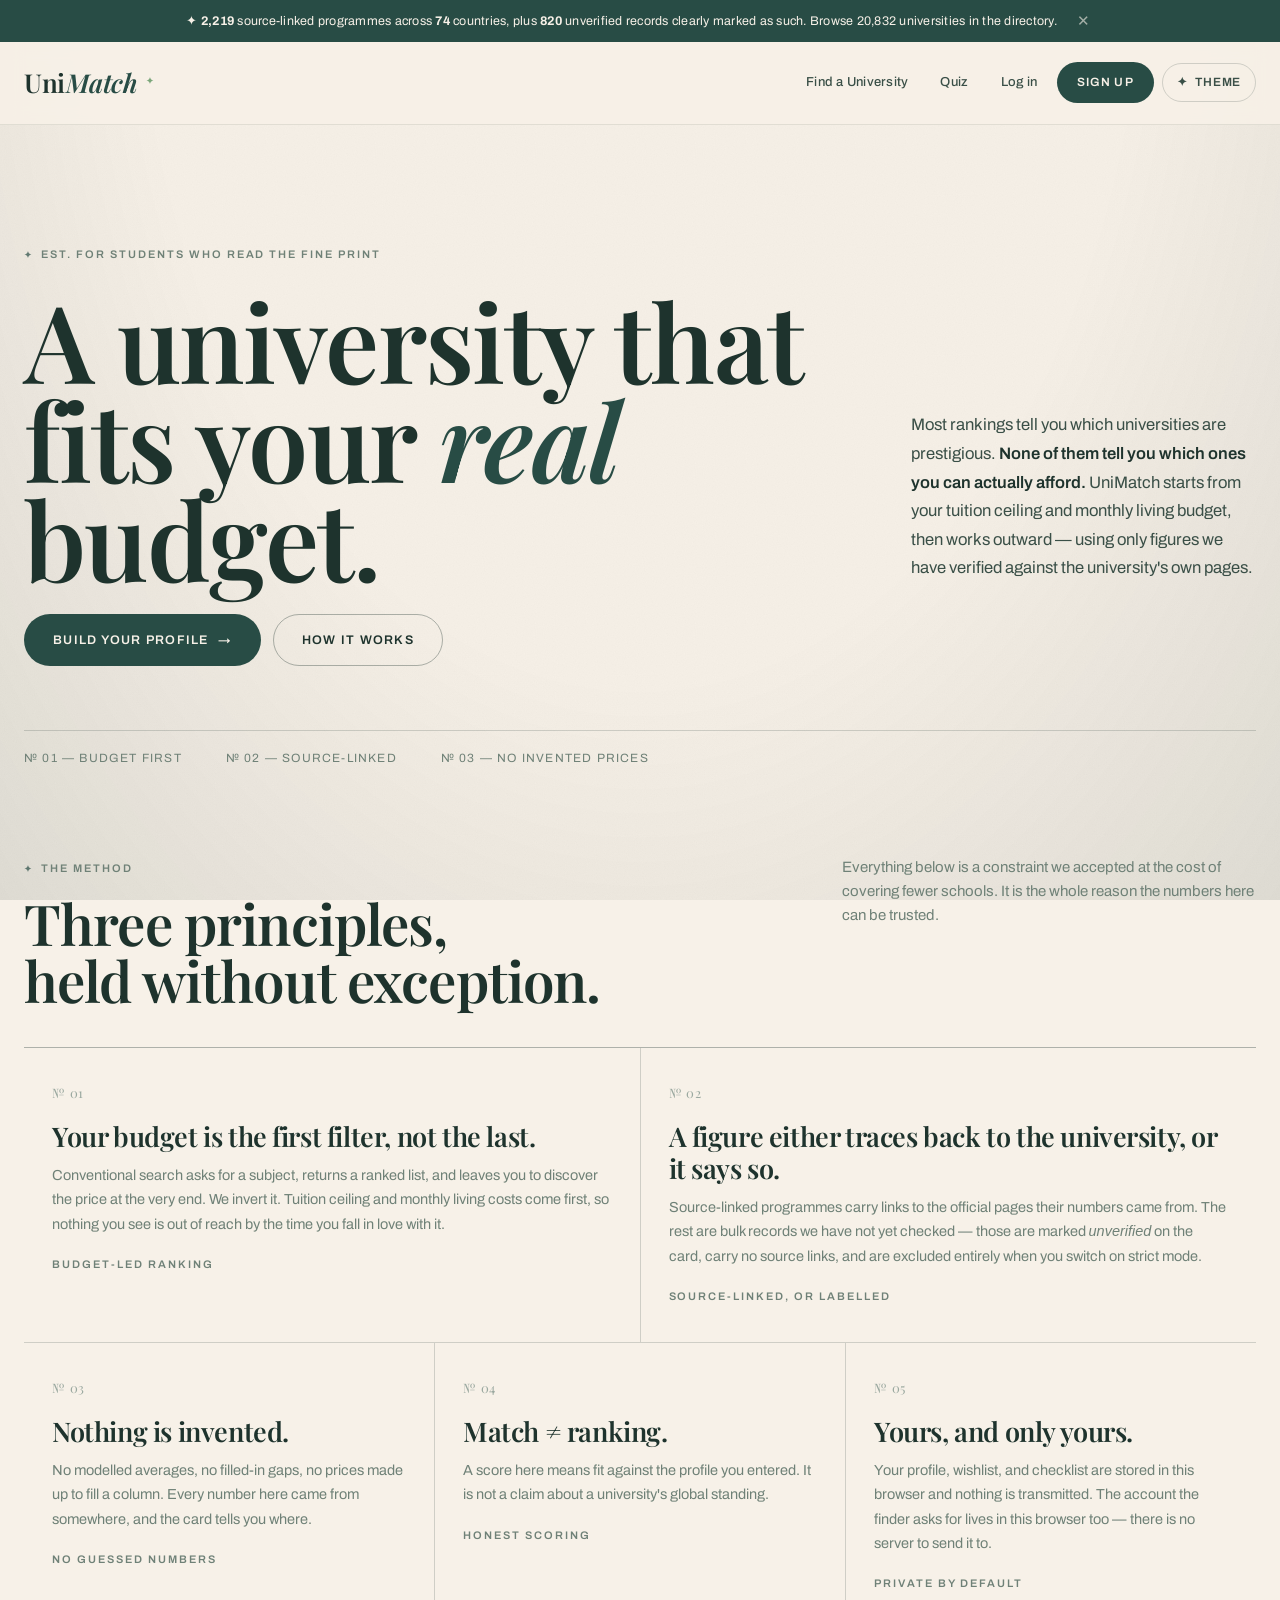
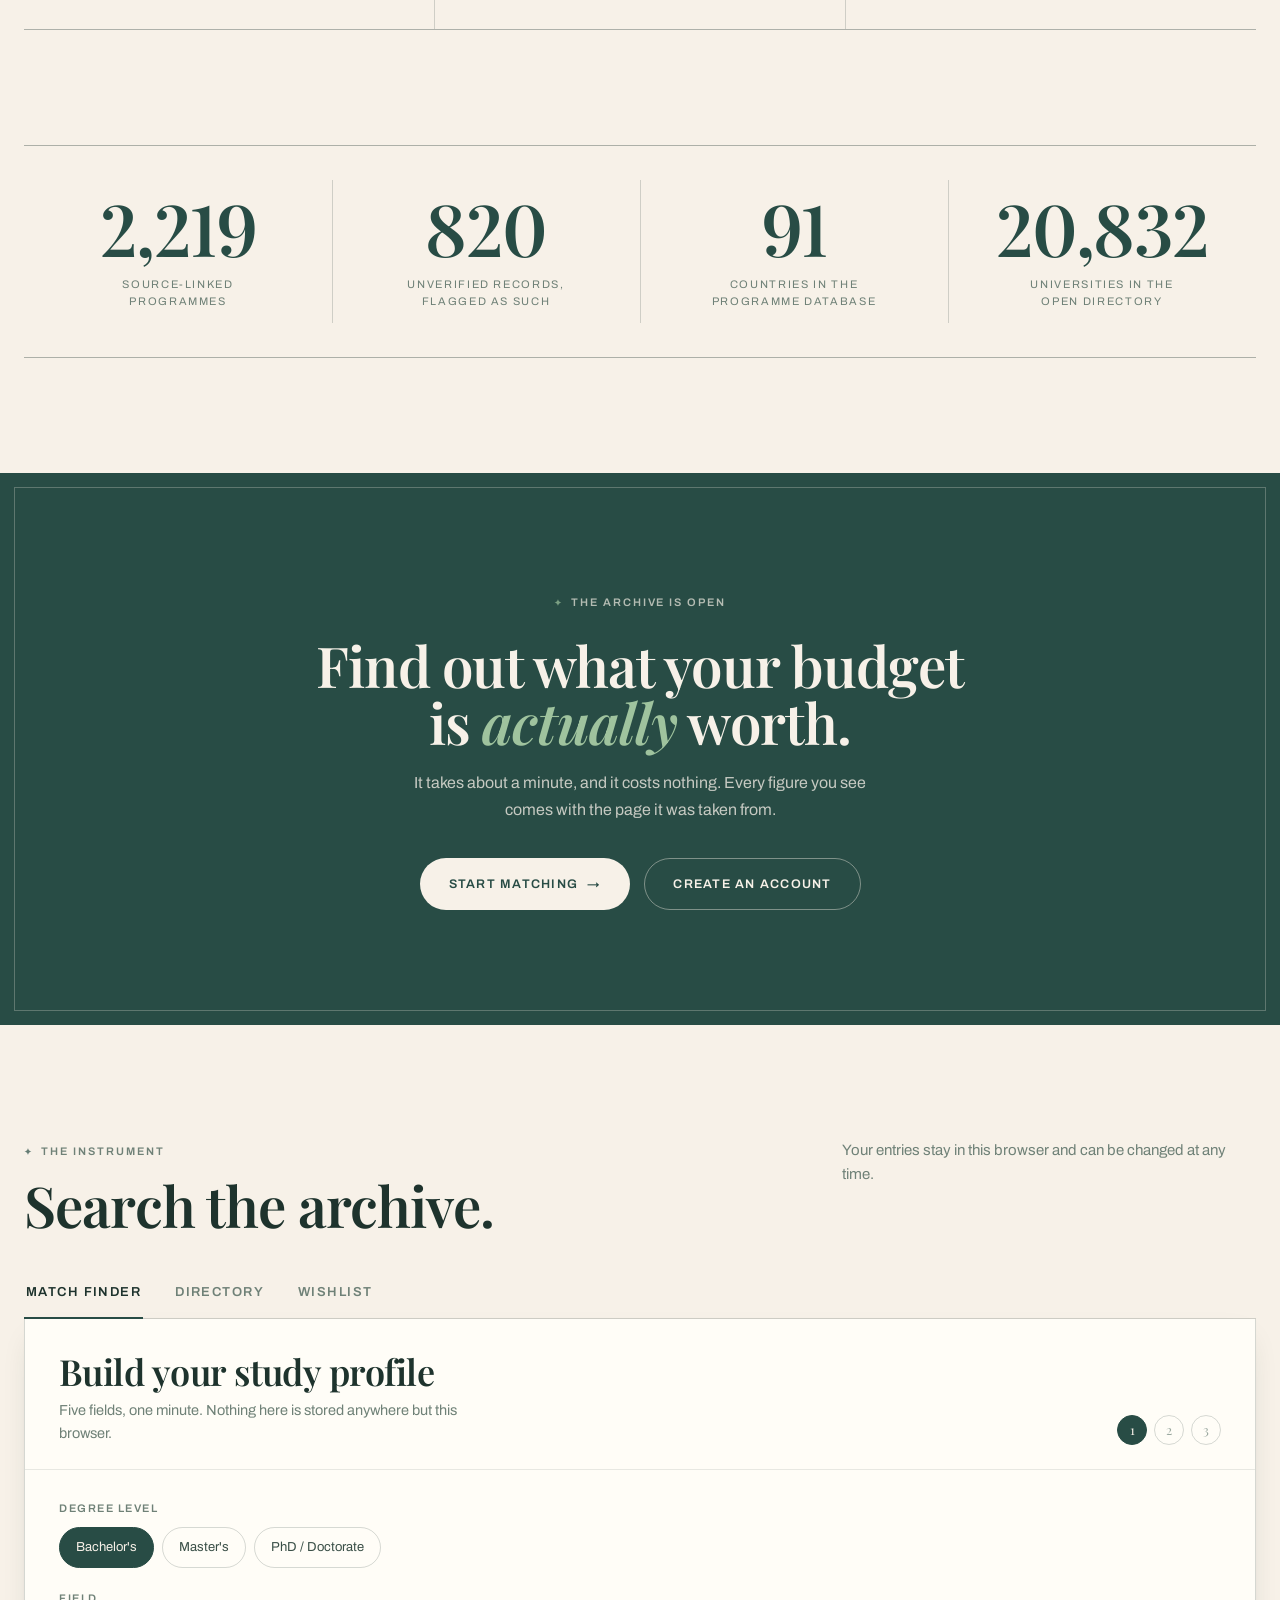
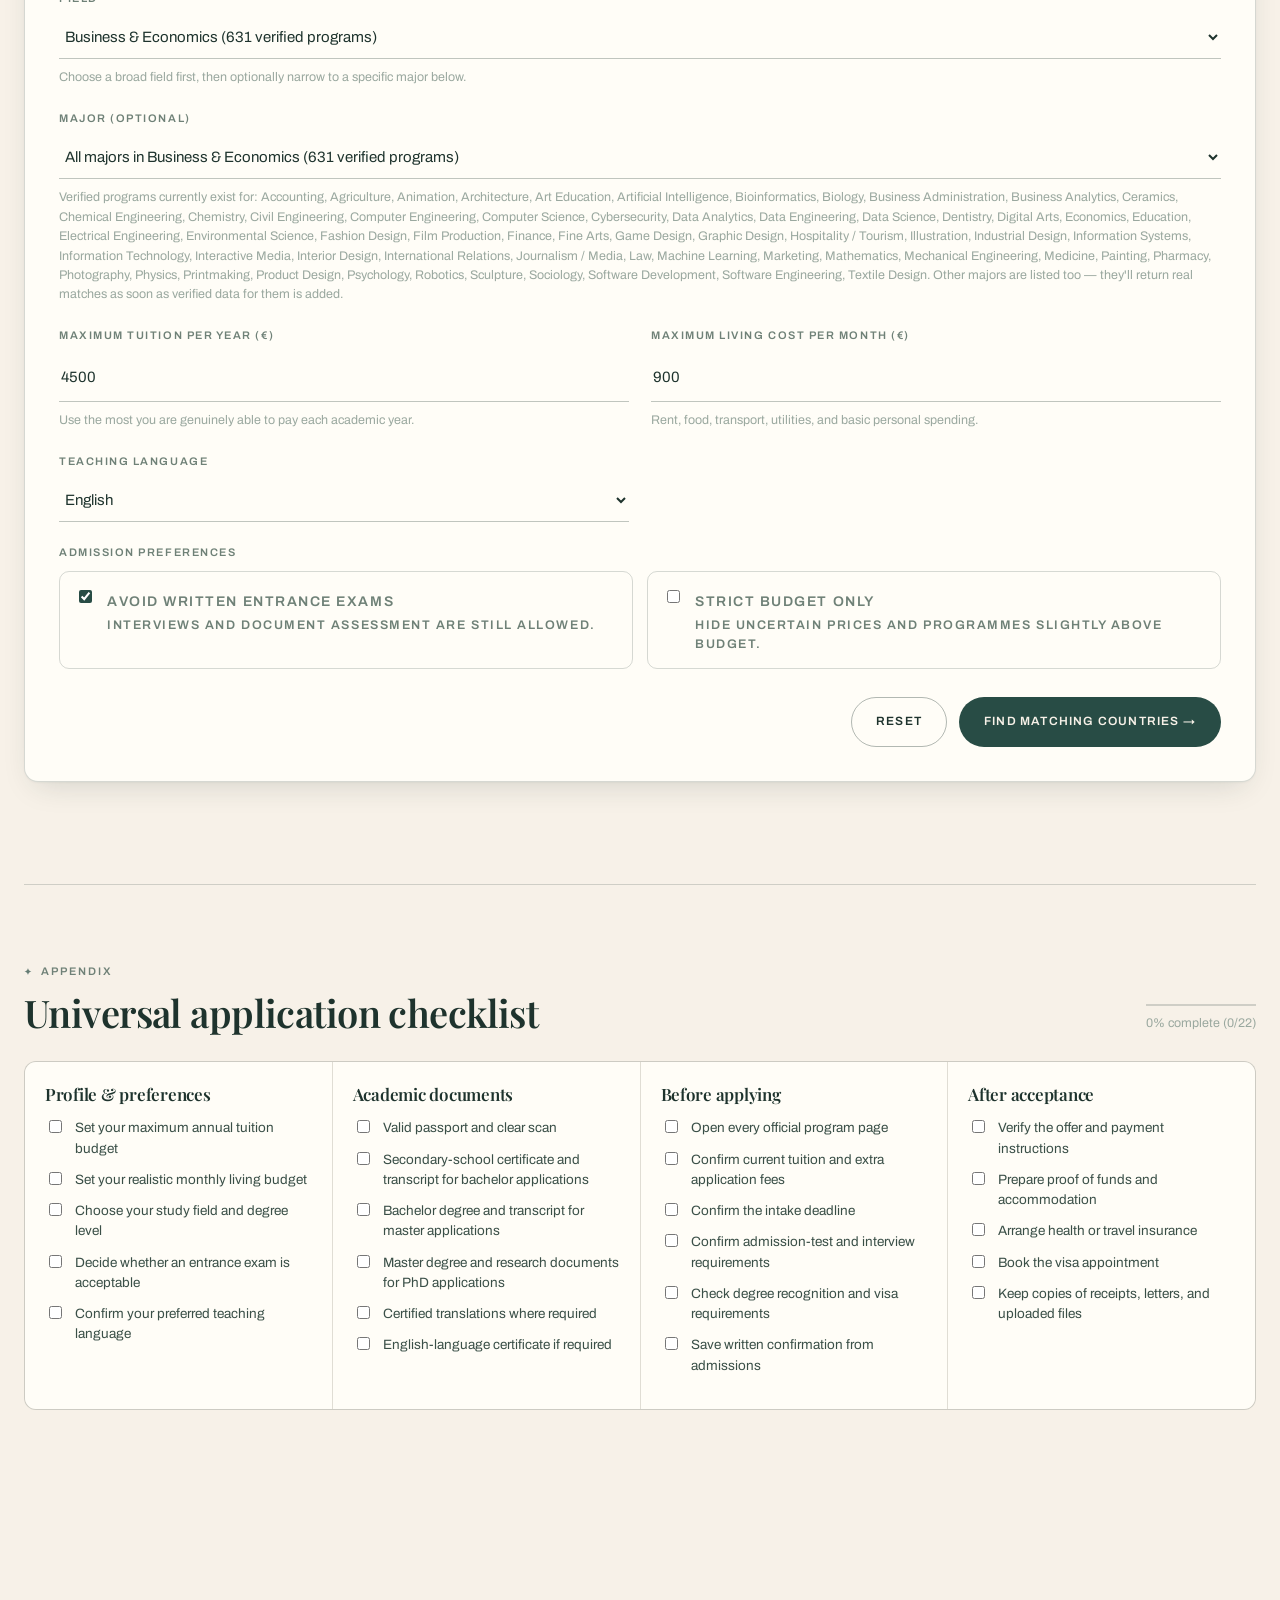
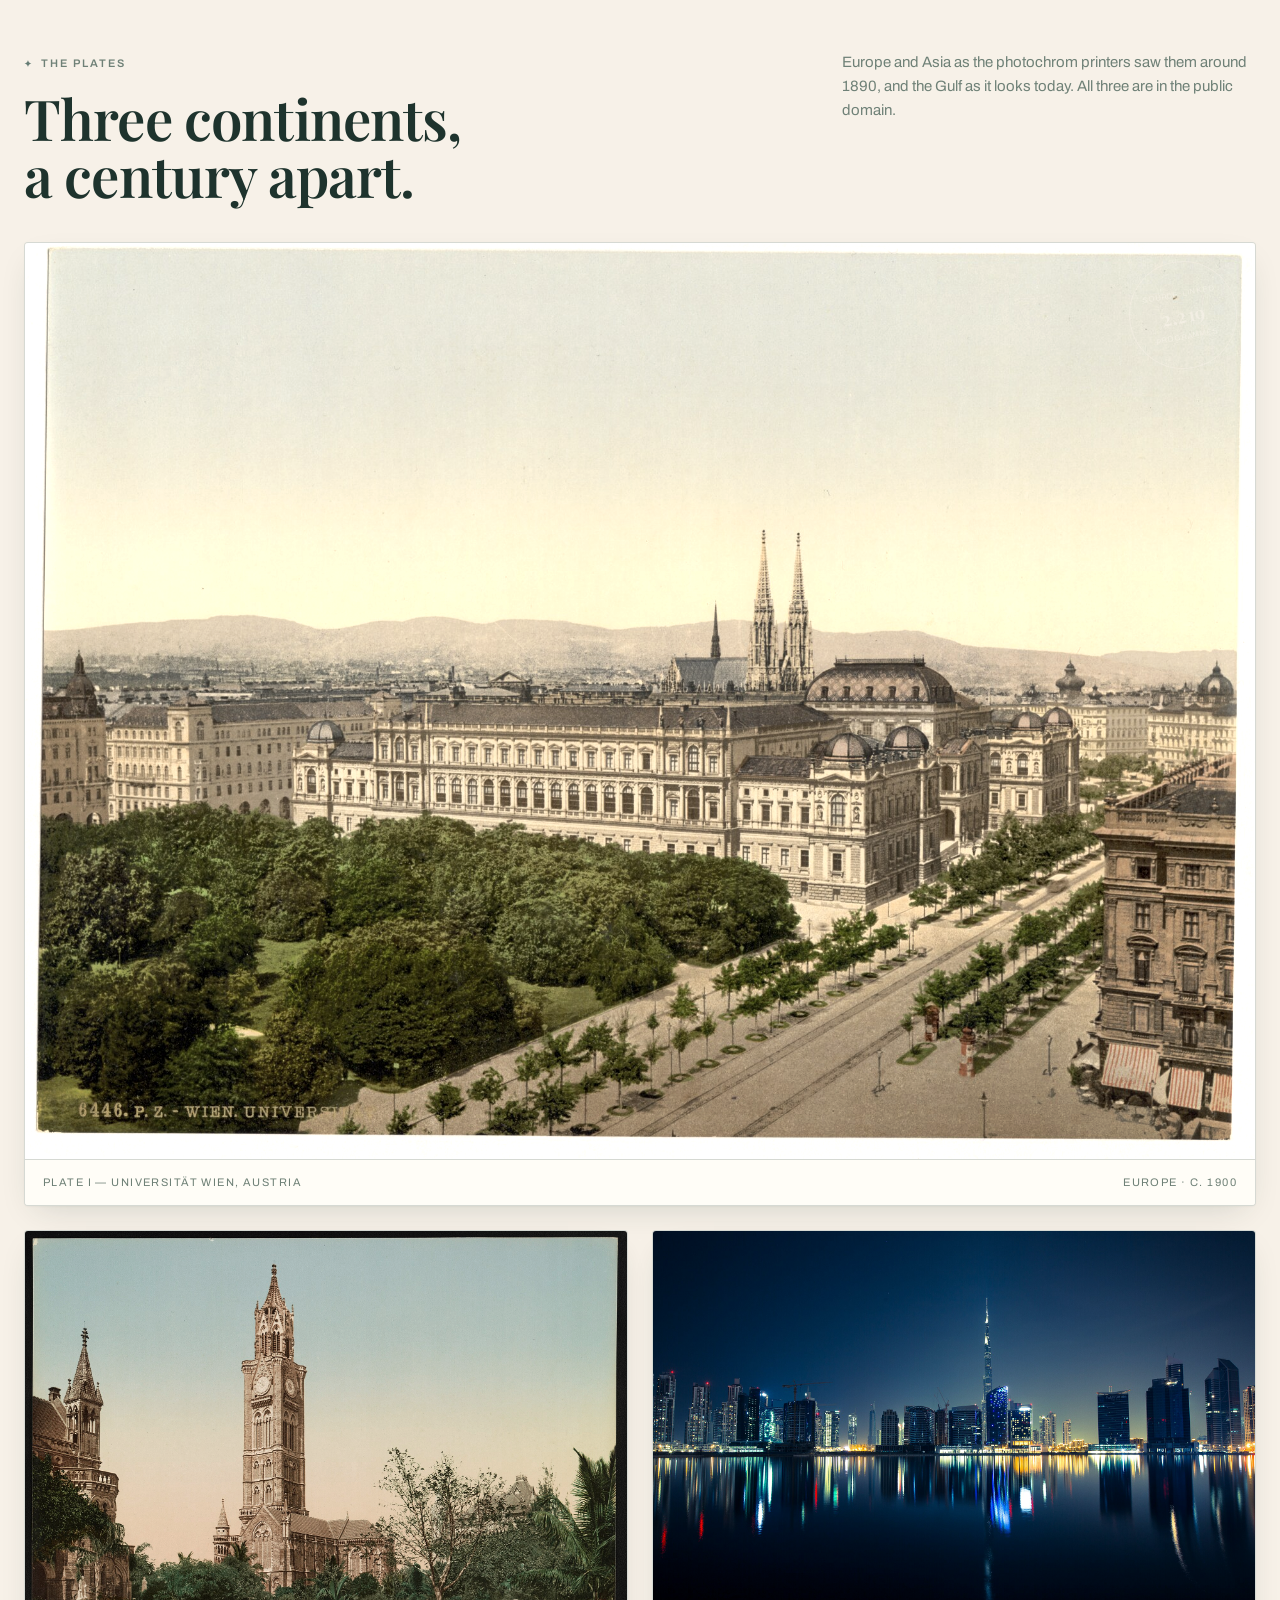
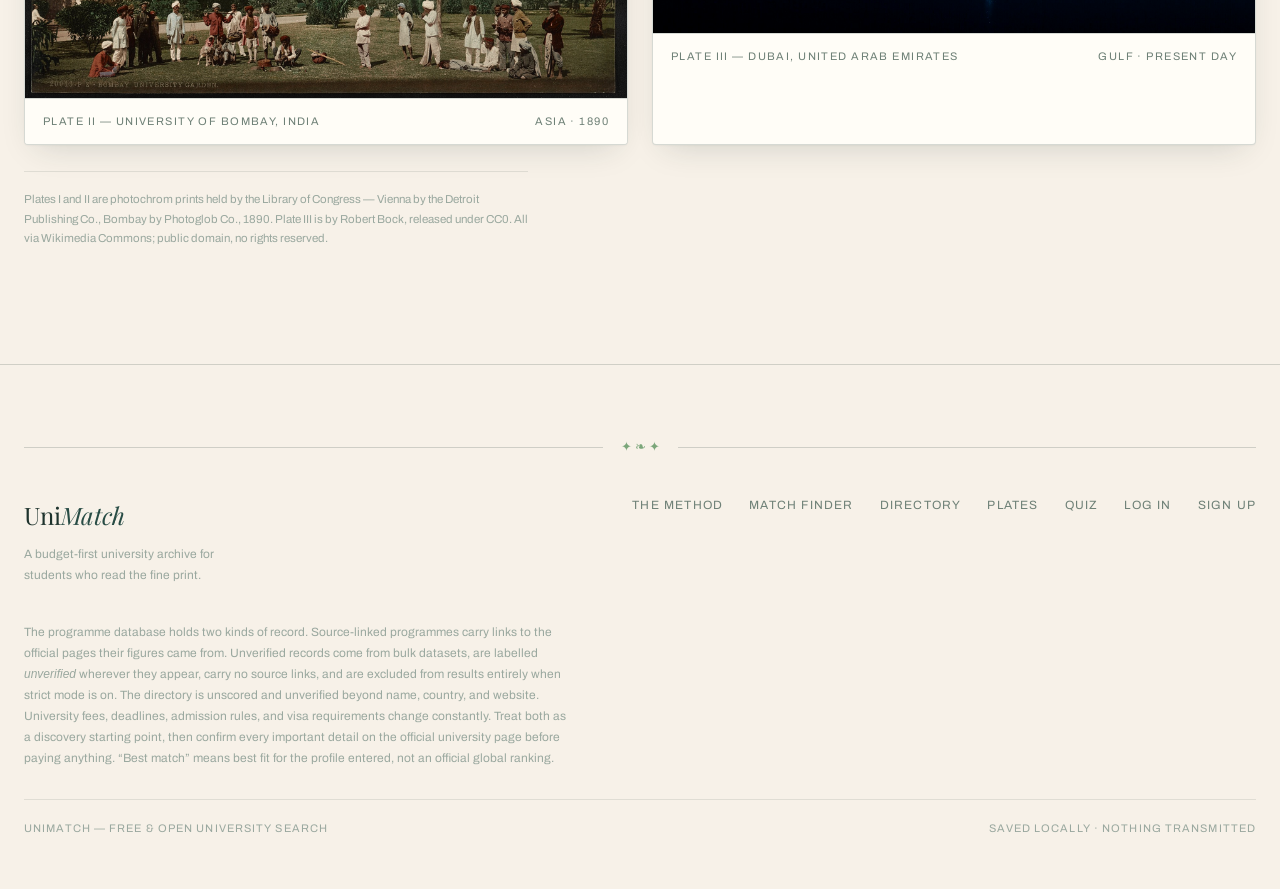
==== commit 5be867f2: "Move the quiz to its own page, fix the invisible CTA word, trim the nav The gap in "is actually wort" ====
--- a/index.html
+++ b/index.html
@@ -36,10 +36,8 @@
     <nav>
       <a class="brand" href="index.html">Uni<span>Match</span></a>
       <div class="nav-right">
-        <a class="nav-link" href="#dossier">The Method</a>
         <a class="nav-link" href="#tool">Find a University</a>
-        <a class="nav-link" href="#quiz">Quiz</a>
-        <a class="nav-link" href="#plates">Plates</a>
+        <a class="nav-link" href="quiz.html">Quiz</a>
         <a class="nav-link" href="login.html" data-when-signed-out>Log in</a>
         <a class="nav-cta" href="signup.html" data-when-signed-out>Sign up</a>
         <span class="nav-account hidden" data-when-signed-in><span id="accountName"></span><button type="button" class="nav-signout" id="signOutBtn">Sign out</button></span>
@@ -250,39 +248,7 @@
 </div>
 </section>
 
-<!-- ── 6. The Quiz (just for fun) ────────────────────────── -->
-<section class="section quiz-section" id="quiz">
-  <div class="shell-narrow">
-    <div class="section-head reveal" style="justify-content:center;text-align:center">
-      <div>
-        <span class="label">Diversion</span>
-        <h2 style="margin-top:14px">Where in the world<br>do you belong?</h2>
-      </div>
-    </div>
-
-    <div class="quiz-card reveal">
-      <div id="quizIntro" class="quiz-intro">
-        <p>Ten questions, no budgets, no entry requirements — just what kind of place feels like yours. Nothing is saved and nothing is scored against real data.</p>
-        <button type="button" class="btn btn-primary" id="quizStart">Start the quiz <span class="arrow">&#8594;</span></button>
-      </div>
-
-      <div id="quizProgress" class="quiz-progress hidden">
-        <div class="quiz-bar-track"><div class="quiz-bar" id="quizBar"></div></div>
-        <span class="quiz-counter" id="quizCounter"></span>
-      </div>
-
-      <div id="quizStage" class="quiz-stage hidden">
-        <h3 class="quiz-question" id="quizQuestion" tabindex="-1"></h3>
-        <div class="quiz-options" id="quizOptions"></div>
-        <button type="button" class="quiz-back hidden" id="quizBack">&#8592; Previous question</button>
-      </div>
-
-      <div id="quizResult" class="hidden"></div>
-    </div>
-  </div>
-</section>
-
-<!-- ── 7. The Plates ─────────────────────────────────────── -->
+<!-- ── 6. The Plates ─────────────────────────────────────── -->
 <section class="section plates" id="plates">
   <div class="shell">
     <div class="section-head reveal">
@@ -323,7 +289,7 @@
   </div>
 </section>
 
-<!-- ── 8. Footer ─────────────────────────────────────────── -->
+<!-- ── 7. Footer ─────────────────────────────────────────── -->
 <footer>
   <div class="shell">
     <div class="ornament" style="margin-bottom:38px"><span></span><em>✦ ❧ ✦</em><span></span></div>
@@ -337,6 +303,7 @@
         <a href="#tool">Match Finder</a>
         <a href="#tool">Directory</a>
         <a href="#plates">Plates</a>
+        <a href="quiz.html">Quiz</a>
         <a href="login.html">Log in</a>
         <a href="signup.html">Sign up</a>
       </div>
@@ -352,9 +319,8 @@
 <script src="verified-data.js"></script>
 <script src="account.js"></script>
 <script src="directory-meta.js"></script>
+<script src="directory-loader.js"></script>
 <script src="app.js"></script>
-<script src="quiz.js"></script>
-<script src="quiz-ui.js"></script>
 <script src="theme.js"></script>
 </body>
 </html>
--- a/styles.css
+++ b/styles.css
@@ -8,6 +8,9 @@
   --paper:#f7f1e8;--paper-2:#efe5d4;--paper-3:#fffdf7;--paper-4:#e7dbc6;
   /* ink */
   --ink:#284c45;--ink-deep:#1a332e;--sage:#9fc39e;--sage-deep:#7ba67a;
+  /* accent used ON the ink-coloured CTA band. It must contrast with --ink, which
+     flips to the light green in dark mode, so it cannot just be --sage. */
+  --on-ink-accent:#9fc39e;
   /* text */
   --text:#1e332d;--text-soft:#3a4f47;--muted:#6f8177;--faint:#9aa89f;
   /* structure */
@@ -31,6 +34,7 @@
 html[data-theme="dark"]{
   --paper:#141f1c;--paper-2:#1a2925;--paper-3:#1e2f2a;--paper-4:#24382f;
   --ink:#9fc39e;--ink-deep:#bcd9ba;--sage:#9fc39e;--sage-deep:#7ba67a;
+  --on-ink-accent:#1d3a33;
   --text:#ece4d6;--text-soft:#d2cfc2;--muted:#98a89c;--faint:#6f8177;
   --line:rgba(236,228,214,.16);--line-soft:rgba(236,228,214,.09);--line-strong:rgba(236,228,214,.3);
   --panel:#1a2925;--panel-2:#20322c;
@@ -291,9 +295,9 @@
 .cta::before{content:'';position:absolute;inset:14px;border:1px solid color-mix(in srgb,var(--on-ink) 26%,transparent);pointer-events:none}
 .cta-inner{text-align:center;max-width:760px;margin:0 auto;position:relative;z-index:2}
 .cta .label{color:color-mix(in srgb,var(--on-ink) 68%,transparent)}
-.cta .label::before{color:var(--sage)}
+.cta .label::before{color:var(--on-ink-accent)}
 .cta h2{margin:22px 0 18px;color:var(--on-ink)}
-.cta h2 em{font-style:italic;color:var(--sage)}
+.cta h2 em{font-style:italic;color:var(--on-ink-accent)}
 .cta p{margin:0 auto 34px;max-width:52ch;color:color-mix(in srgb,var(--on-ink) 76%,transparent);font-size:16px;line-height:1.72}
 .cta .btn-primary{background:var(--on-ink);color:var(--ink)}
 .cta .btn-primary:hover{box-shadow:0 14px 34px -12px rgba(0,0,0,.6)}
@@ -530,7 +534,14 @@
 
 /* ---------------- quiz ---------------- */
 
-.quiz-section{padding-top:0}
+.quiz-hero{padding:clamp(56px,8vw,104px) 0 clamp(28px,4vw,44px);text-align:center}
+.quiz-hero h1{font-size:clamp(38px,6.4vw,86px);line-height:1.02;margin:22px 0 20px}
+.quiz-hero-lede{margin:0 auto;max-width:54ch;color:var(--muted);font-size:clamp(15px,1.3vw,17px);line-height:1.72}
+.quiz-section{padding:0 0 clamp(64px,8vw,110px)}
+.quiz-ornament{margin:44px 0 26px}
+.quiz-footnote{margin:0;text-align:center;font-size:13.5px;line-height:1.75;color:var(--muted)}
+.quiz-footnote a{color:var(--ink);font-weight:600;text-decoration:none;border-bottom:1px solid color-mix(in srgb,var(--ink) 40%,transparent)}
+.quiz-footnote a:hover{border-bottom-color:var(--ink)}
 .quiz-card{
   background:var(--panel);border:1px solid var(--line);border-radius:16px;
   box-shadow:var(--shadow);padding:clamp(28px,4vw,44px);
@@ -559,12 +570,22 @@
 }
 .quiz-back:hover{color:var(--text)}
 .quiz-result-card{text-align:center}
-.quiz-flag{font-size:56px;line-height:1;margin:18px 0 10px}
+.quiz-stamp{
+  width:84px;height:84px;margin:22px auto 16px;border-radius:50%;
+  border:2px double var(--ink);display:grid;place-items:center;
+  transform:rotate(-7deg);
+}
+.quiz-stamp span{
+  font-family:var(--serif);font-size:27px;font-weight:600;letter-spacing:.06em;
+  color:var(--ink);line-height:1;
+}
+.quiz-alts span{display:inline-block}
 .quiz-result-card h3{font-size:clamp(30px,4vw,44px);margin:0 0 8px}
 .quiz-cities{margin:0 0 20px;font-size:11.5px;letter-spacing:.14em;text-transform:uppercase;color:var(--faint)}
 .quiz-blurb{margin:0 auto;max-width:54ch;color:var(--text-soft);font-size:15.5px;line-height:1.75}
 .quiz-alts{margin-top:24px;font-size:12px;letter-spacing:.06em;color:var(--faint)}
-.quiz-alts span{margin-left:10px;white-space:nowrap}
+.quiz-alts span{margin-left:8px;white-space:nowrap}
+.quiz-alts span+span::before{content:'·';margin-right:10px;opacity:.6}
 .quiz-result-actions{display:flex;gap:12px;justify-content:center;flex-wrap:wrap;margin-top:30px}
 .quiz-unis{margin-top:32px;padding-top:26px;border-top:1px solid var(--line);text-align:left}
 .quiz-unis-head{margin-bottom:16px}
@@ -574,6 +595,8 @@
   margin:30px auto 0;max-width:56ch;padding-top:20px;border-top:1px solid var(--line-soft);
   font-size:11.5px;line-height:1.7;color:var(--faint);
 }
+.quiz-disclaimer a{color:var(--muted);border-bottom:1px solid var(--line-strong);text-decoration:none}
+.quiz-disclaimer a:hover{color:var(--text)}
 
 /* ---------------- responsive ---------------- */
 
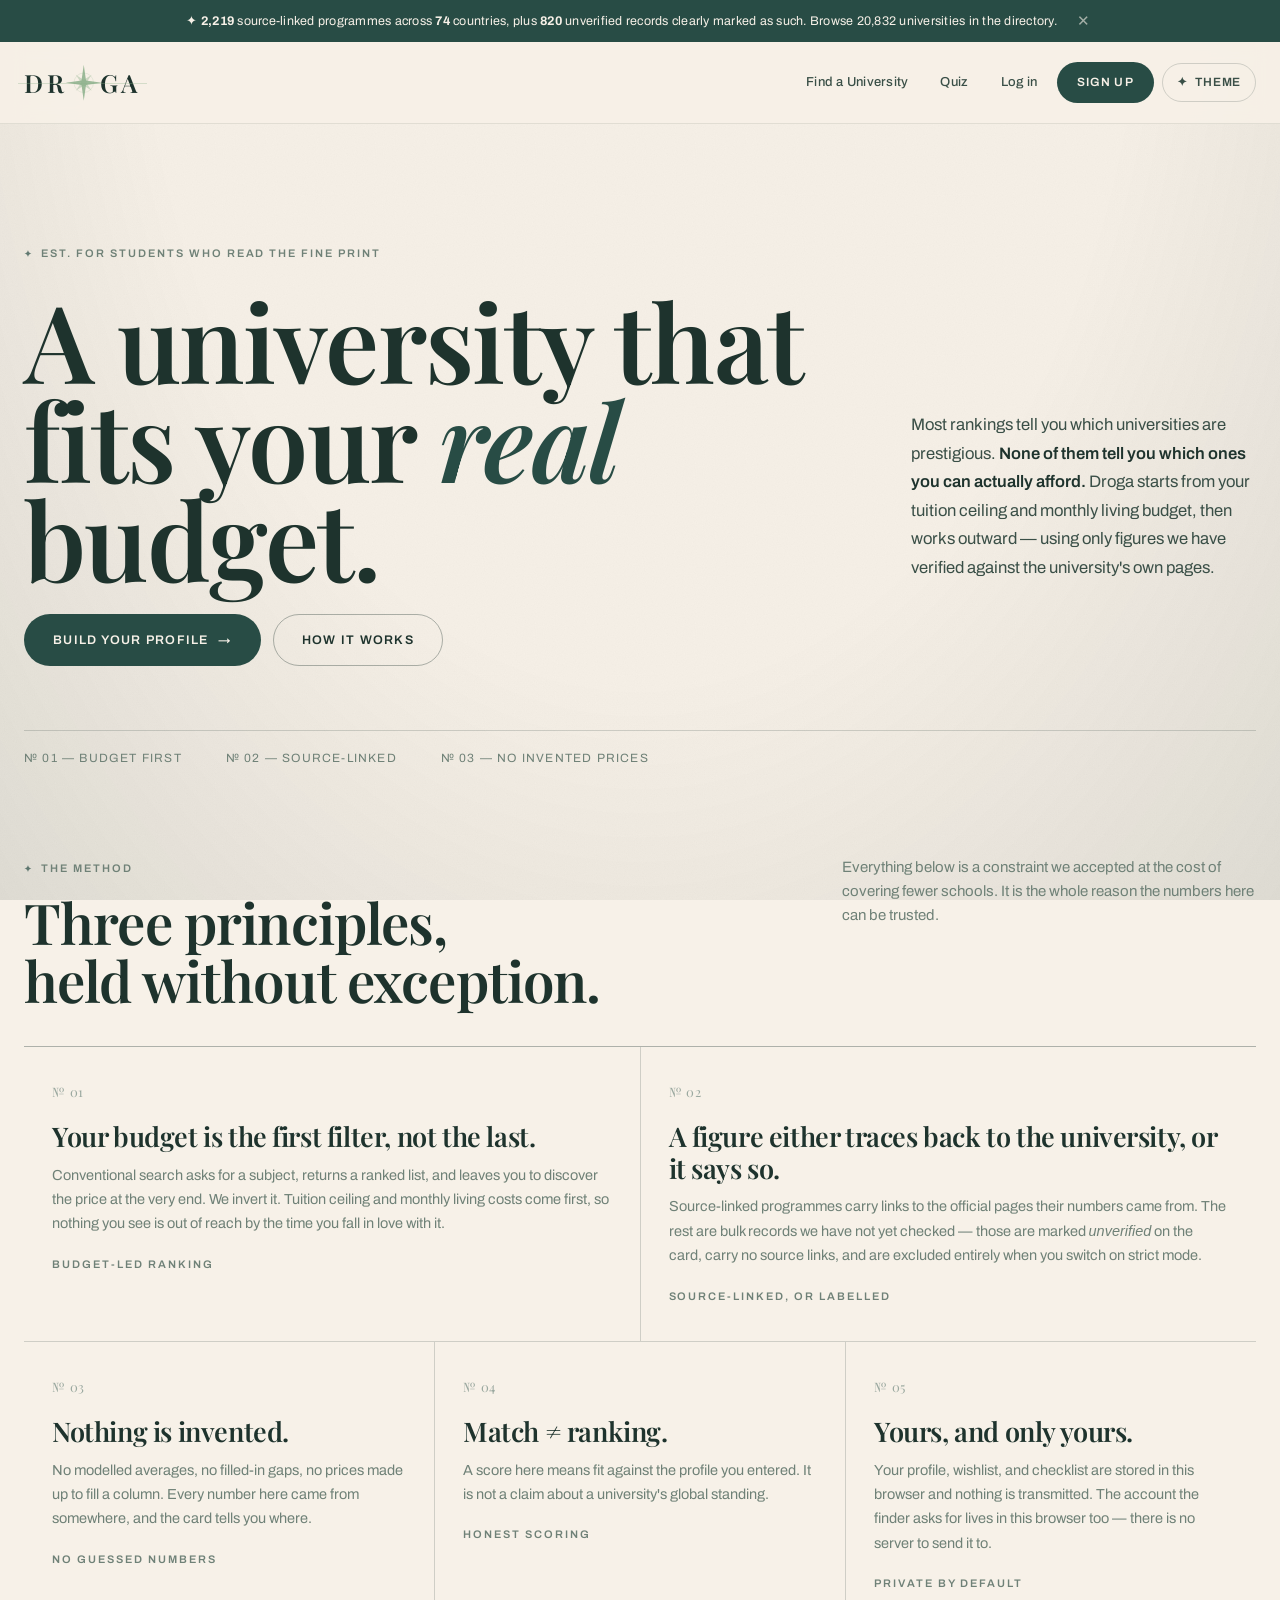
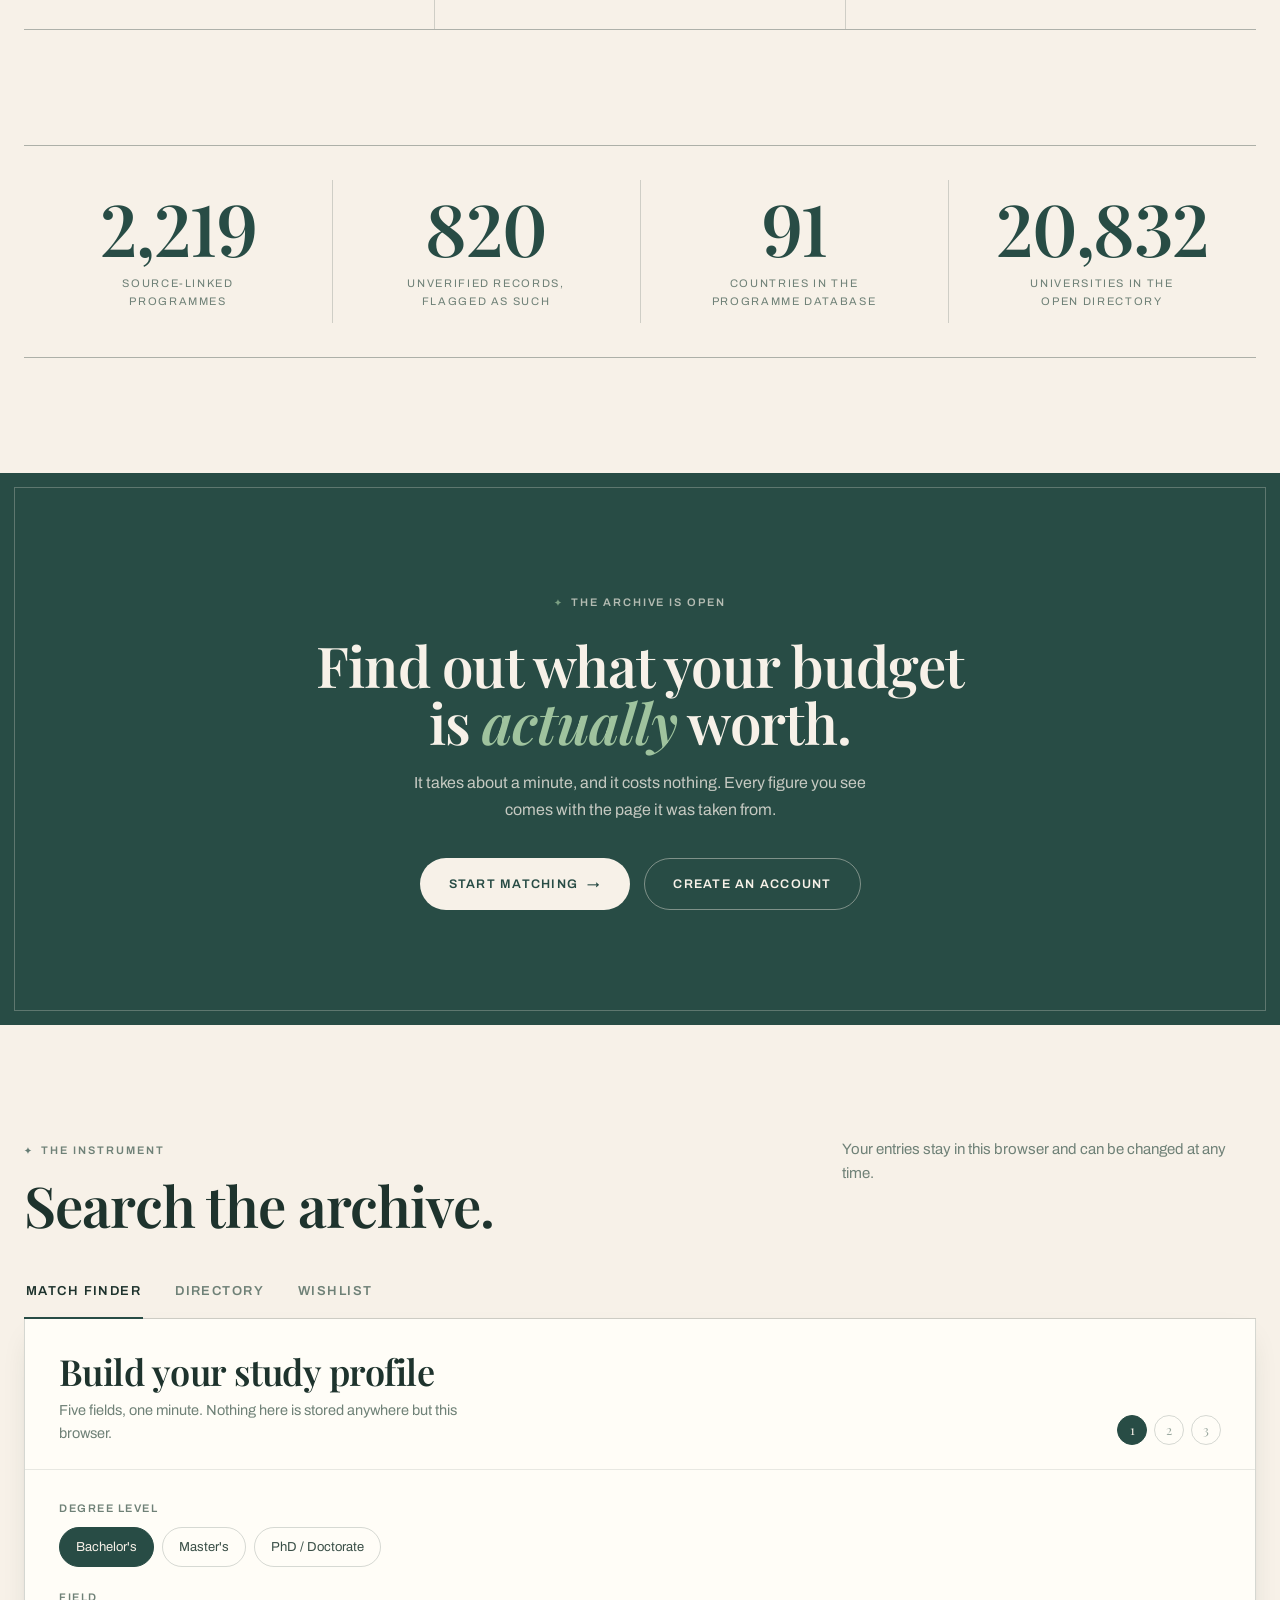
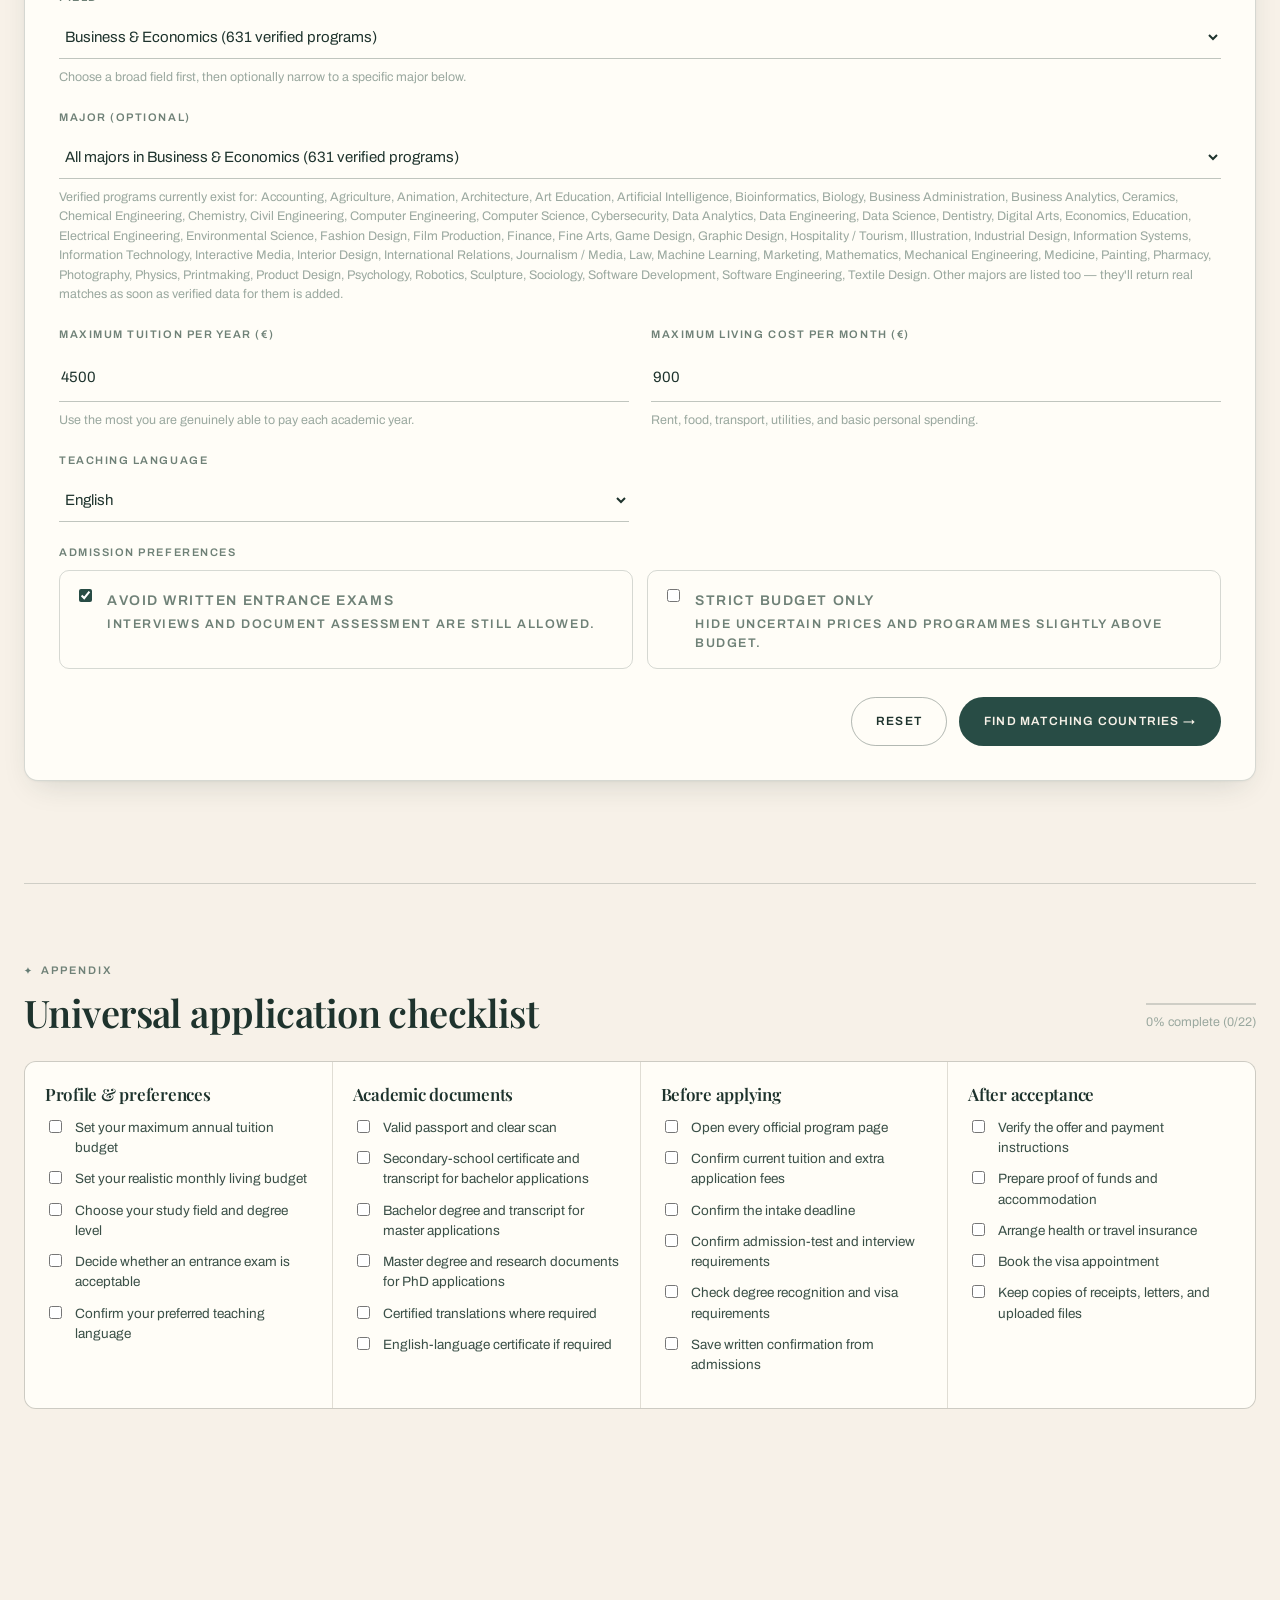
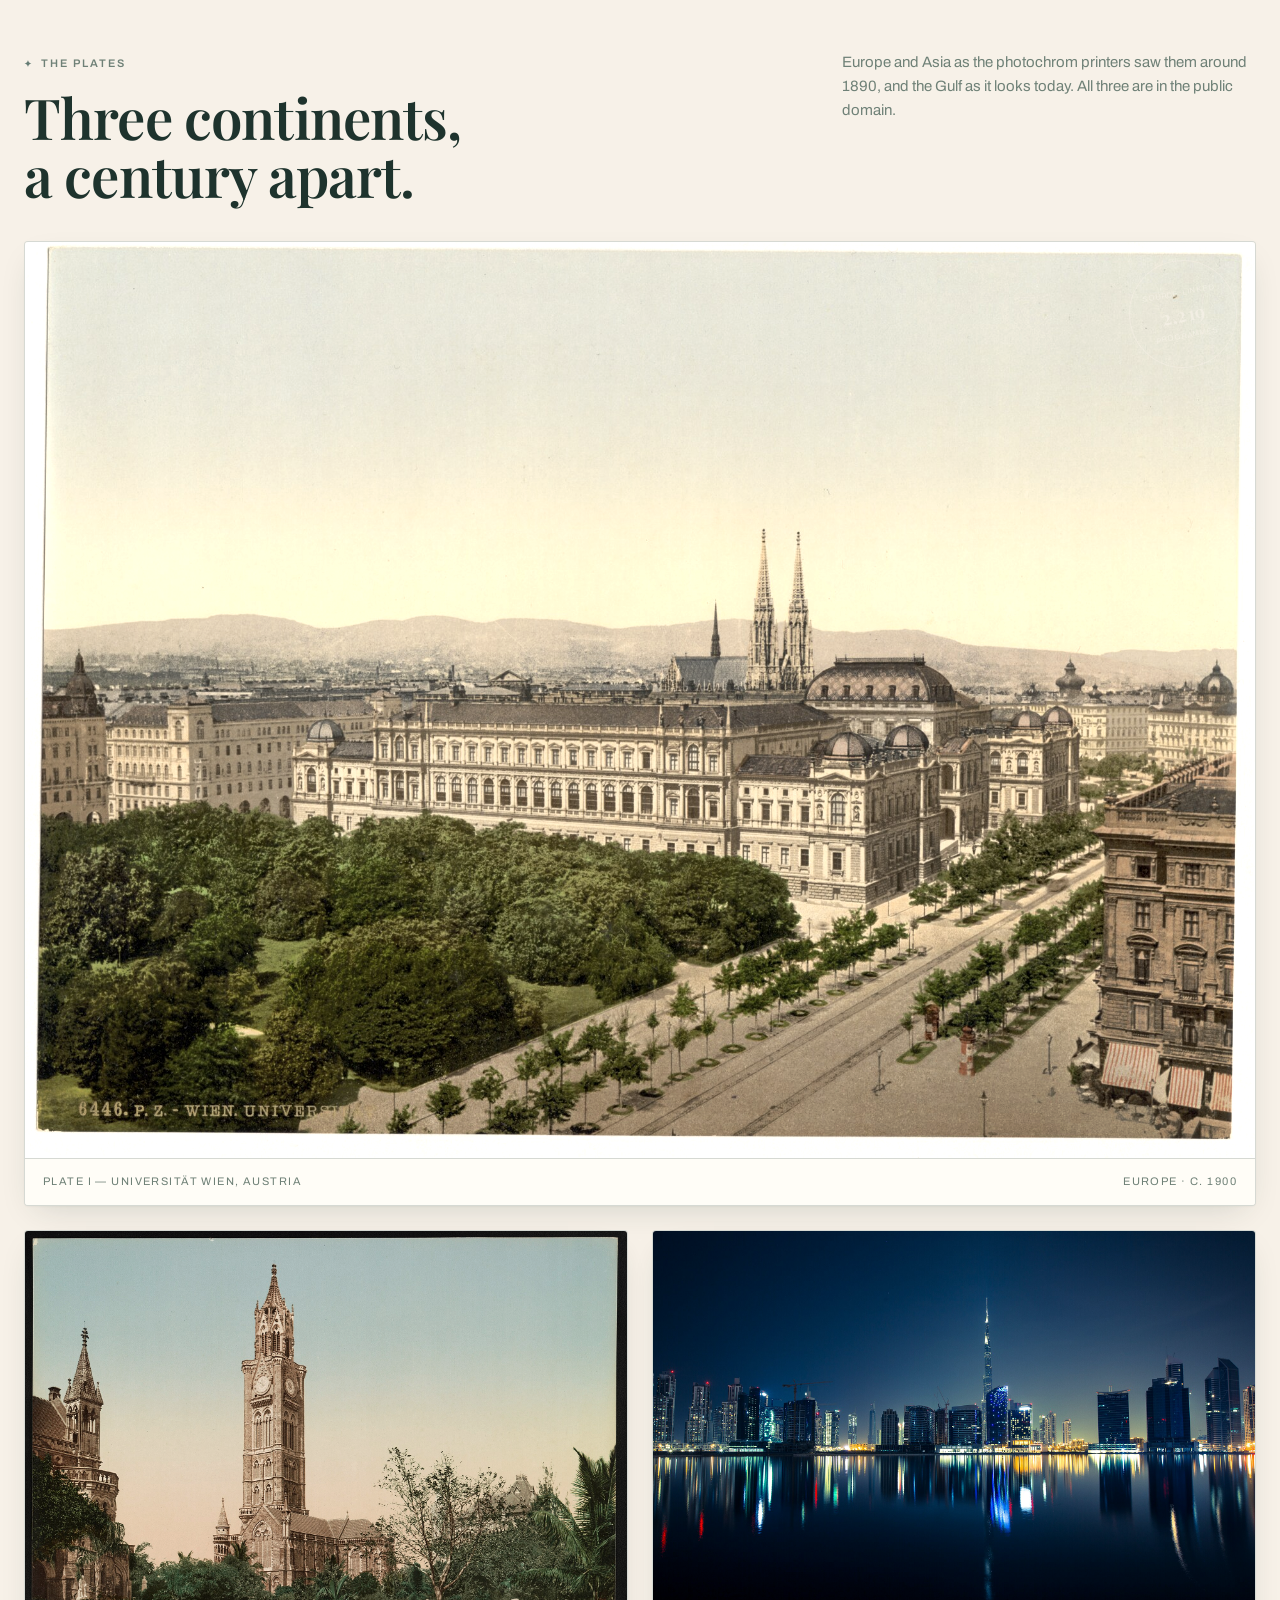
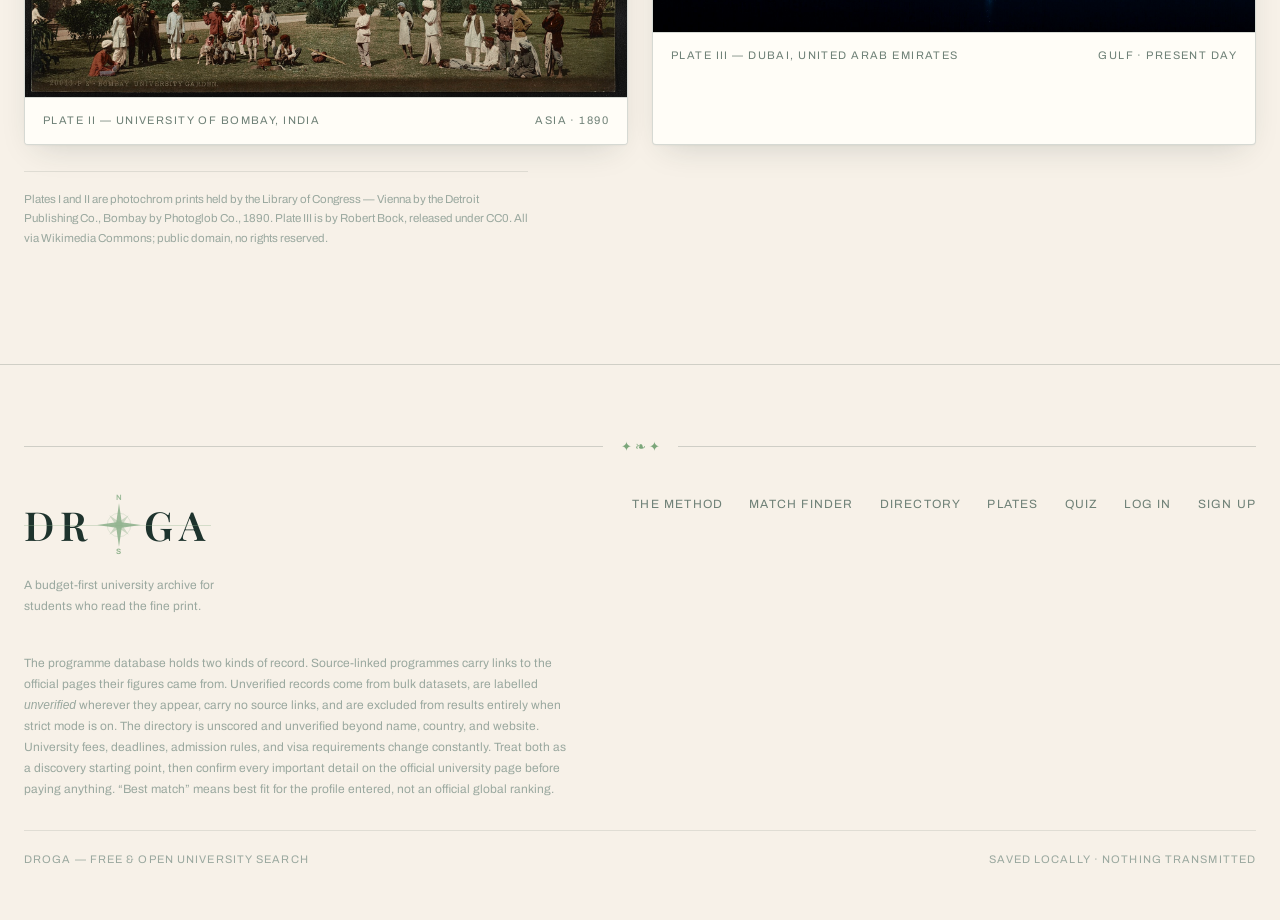
==== commit 740061e0: "Rename the site to Droga and add the compass wordmark Rebuilds the logo you sent in the site's own p" ====
--- a/index.html
+++ b/index.html
@@ -4,7 +4,7 @@
 <meta charset="utf-8">
 <meta name="viewport" content="width=device-width, initial-scale=1">
 <meta name="description" content="Find universities by tuition budget, monthly living budget, subject, and degree level — or browse an open directory of 20,000+ universities.">
-<title>UniMatch — University Finder</title>
+<title>Droga — University Finder</title>
 <script>
 (function(){
   try{
@@ -17,6 +17,7 @@
   }
 })();
 </script>
+<link rel="icon" href="favicon.svg" type="image/svg+xml">
 <link rel="preconnect" href="https://fonts.googleapis.com">
 <link rel="preconnect" href="https://fonts.gstatic.com" crossorigin>
 <link rel="stylesheet" href="https://fonts.googleapis.com/css2?family=Playfair+Display:ital,wght@0,500;0,600;0,700;0,800;1,500;1,600;1,700&family=Archivo:wght@400;500;600;700&display=swap">
@@ -34,7 +35,7 @@
 <div class="nav-wrap">
   <div class="shell">
     <nav>
-      <a class="brand" href="index.html">Uni<span>Match</span></a>
+      <a class="brand" href="index.html" aria-label="Droga, home"><span class="brand-text">DR</span><span class="brand-mark" aria-hidden="true"><svg viewBox="0 0 100 100" focusable="false"><circle cx="50" cy="50" r="26" fill="none" stroke="currentColor" stroke-width="1.5" opacity=".3"/><path d="M50 20 L55 45 L80 50 L55 55 L50 80 L45 55 L20 50 L45 45Z" transform="rotate(45 50 50)" fill="currentColor" opacity=".4"/><path d="M50 2 L56 44 L98 50 L56 56 L50 98 L44 56 L2 50 L44 44Z" fill="currentColor" opacity=".85"/></svg></span><span class="brand-text">GA</span></a>
       <div class="nav-right">
         <a class="nav-link" href="#tool">Find a University</a>
         <a class="nav-link" href="quiz.html">Quiz</a>
@@ -66,7 +67,7 @@
       </div>
       <p class="hero-lede reveal">
         Most rankings tell you which universities are prestigious. <strong>None of them tell you which ones you can actually afford.</strong>
-        UniMatch starts from your tuition ceiling and monthly living budget, then works outward — using only figures we have verified against the university's own pages.
+        Droga starts from your tuition ceiling and monthly living budget, then works outward — using only figures we have verified against the university's own pages.
       </p>
     </div>
     <div class="hero-actions reveal">
@@ -87,7 +88,7 @@
     <div class="section-head reveal">
       <div>
         <span class="label">The Method</span>
-        <h2 style="margin-top:14px">Three principles,<br>held without exception.</h2>
+        <h2 style="margin-top:14px">Three principles, <br>held without exception.</h2>
       </div>
       <p>Everything below is a constraint we accepted at the cost of covering fewer schools. It is the whole reason the numbers here can be trusted.</p>
     </div>
@@ -143,7 +144,7 @@
   <div class="shell">
     <div class="cta-inner reveal">
       <span class="label">The archive is open</span>
-      <h2>Find out what your budget<br>is <em>actually</em> worth.</h2>
+      <h2>Find out what your budget <br>is <em>actually</em> worth.</h2>
       <p>It takes about a minute, and it costs nothing. Every figure you see comes with the page it was taken from.</p>
       <div class="cta-actions">
         <a class="btn btn-primary" href="#tool">Start matching <span class="arrow">→</span></a>
@@ -254,7 +255,7 @@
     <div class="section-head reveal">
       <div>
         <span class="label">The Plates</span>
-        <h2 style="margin-top:14px">Three continents,<br>a century apart.</h2>
+        <h2 style="margin-top:14px">Three continents, <br>a century apart.</h2>
       </div>
       <p>Europe and Asia as the photochrom printers saw them around 1890, and the Gulf as it looks today. All three are in the public domain.</p>
     </div>
@@ -295,7 +296,7 @@
     <div class="ornament" style="margin-bottom:38px"><span></span><em>✦ ❧ ✦</em><span></span></div>
     <div class="foot-top">
       <div>
-        <div class="foot-brand">Uni<span>Match</span></div>
+        <div class="foot-brand brand brand-full"><span class="brand-text">DR</span><span class="brand-mark" aria-hidden="true"><svg viewBox="0 0 100 132" focusable="false"><g class="ns"><text x="50" y="12" text-anchor="middle">N</text><text x="50" y="130" text-anchor="middle" class="south">S</text></g><circle cx="50" cy="66" r="26" fill="none" stroke="currentColor" stroke-width="1.5" opacity=".3"/><path d="M50 36 L55 61 L80 66 L55 71 L50 96 L45 71 L20 66 L45 61Z" transform="rotate(45 50 66)" fill="currentColor" opacity=".4"/><path d="M50 18 L56 60 L98 66 L56 72 L50 114 L44 72 L2 66 L44 60Z" fill="currentColor" opacity=".85"/></svg></span><span class="brand-text">GA</span></div>
         <p class="foot-note" style="margin-top:10px;max-width:34ch">A budget-first university archive for students who read the fine print.</p>
       </div>
       <div class="foot-links">
@@ -310,7 +311,7 @@
     </div>
     <p class="foot-note">The programme database holds two kinds of record. Source-linked programmes carry links to the official pages their figures came from. Unverified records come from bulk datasets, are labelled <em>unverified</em> wherever they appear, carry no source links, and are excluded from results entirely when strict mode is on. The directory is unscored and unverified beyond name, country, and website. University fees, deadlines, admission rules, and visa requirements change constantly. Treat both as a discovery starting point, then confirm every important detail on the official university page before paying anything. “Best match” means best fit for the profile entered, not an official global ranking.</p>
     <div class="foot-bottom">
-      <span>UniMatch — Free &amp; open university search</span>
+      <span>Droga — Free &amp; open university search</span>
       <span>Saved locally · Nothing transmitted</span>
     </div>
   </div>
--- a/styles.css
+++ b/styles.css
@@ -1,5 +1,5 @@
 /* ============================================================
-   UniMatch — vintage European editorial, modern execution
+   Droga — vintage European editorial, modern execution
    Palette: deep green ink #284c45 · cream #f7f1e8 · sage #9fc39e
    ============================================================ */
 
@@ -8,6 +8,7 @@
   --paper:#f7f1e8;--paper-2:#efe5d4;--paper-3:#fffdf7;--paper-4:#e7dbc6;
   /* ink */
   --ink:#284c45;--ink-deep:#1a332e;--sage:#9fc39e;--sage-deep:#7ba67a;
+  --mark:#8bb08a;                      /* compass rose: a tint of the ink, as in the drawn logo */
   /* accent used ON the ink-coloured CTA band. It must contrast with --ink, which
      flips to the light green in dark mode, so it cannot just be --sage. */
   --on-ink-accent:#9fc39e;
@@ -35,6 +36,7 @@
   --paper:#141f1c;--paper-2:#1a2925;--paper-3:#1e2f2a;--paper-4:#24382f;
   --ink:#9fc39e;--ink-deep:#bcd9ba;--sage:#9fc39e;--sage-deep:#7ba67a;
   --on-ink-accent:#1d3a33;
+  --mark:#9fc39e;
   --text:#ece4d6;--text-soft:#d2cfc2;--muted:#98a89c;--faint:#6f8177;
   --line:rgba(236,228,214,.16);--line-soft:rgba(236,228,214,.09);--line-strong:rgba(236,228,214,.3);
   --panel:#1a2925;--panel-2:#20322c;
@@ -121,14 +123,42 @@
 /* ---------------- navigation ---------------- */
 
 .nav-wrap{position:sticky;top:0;z-index:20;background:color-mix(in srgb,var(--paper) 88%,transparent);backdrop-filter:blur(10px);border-bottom:1px solid var(--line-soft)}
-nav{display:flex;align-items:center;justify-content:space-between;gap:24px;padding:20px 0}
+nav{position:relative;display:flex;align-items:center;justify-content:space-between;gap:24px;padding:20px 0}
+/* hamburger: only ever shown at the mobile breakpoint */
+.nav-toggle{display:none;flex-direction:column;justify-content:center;gap:5px;width:44px;height:44px;margin-right:-10px;padding:0 10px}
+.nav-toggle span{display:block;height:1.5px;background:var(--text);border-radius:2px;transition:transform .3s cubic-bezier(.22,.61,.36,1),opacity .2s ease}
+nav.open .nav-toggle span:nth-child(1){transform:translateY(6.5px) rotate(45deg)}
+nav.open .nav-toggle span:nth-child(2){opacity:0}
+nav.open .nav-toggle span:nth-child(3){transform:translateY(-6.5px) rotate(-45deg)}
+/* ---- wordmark: DR + compass rose + GA ----
+   The letters are real text so they stay crisp and pick up the theme colour;
+   only the rose is drawn. */
 .brand{
-  font-family:var(--serif);font-size:26px;font-weight:600;letter-spacing:-.01em;
-  text-decoration:none;color:var(--text);display:inline-flex;align-items:baseline;gap:1px;
-}
-.brand span{color:var(--ink);font-style:italic}
-.brand::after{content:'✦';font-size:9px;margin-left:7px;color:var(--sage-deep);transform:translateY(-9px);transition:transform .35s ease}
-.brand:hover::after{transform:translateY(-9px) rotate(90deg)}
+  position:relative;font-family:var(--serif);font-size:25px;font-weight:600;
+  letter-spacing:.15em;text-decoration:none;color:var(--text);
+  display:inline-flex;align-items:center;line-height:1;
+}
+.brand-text{display:inline-block}
+.brand-mark{
+  display:inline-flex;align-items:center;justify-content:center;
+  width:1.5em;height:1.5em;margin:0 -.12em 0 -.1em;flex-shrink:0;
+  color:var(--mark);
+  transition:transform .6s cubic-bezier(.22,.61,.36,1);
+}
+.brand-mark svg{width:100%;height:100%;display:block;overflow:visible}
+.brand:hover .brand-mark{transform:rotate(45deg)}
+/* the rule the wordmark sits on, as in the drawn logo */
+.brand::before{
+  content:'';position:absolute;left:-5%;right:-5%;top:50%;height:1px;
+  background:var(--mark);opacity:.32;pointer-events:none;
+}
+.brand-mark .ns{display:none}
+.brand-full .brand-mark .ns{display:block}
+.brand-full .brand-mark .ns text{
+  font-family:var(--sans);font-size:17px;font-weight:600;letter-spacing:.04em;
+  fill:var(--mark);opacity:.85;
+}
+.brand-full .brand-mark .ns text.south{fill:var(--sage-deep)}
 .nav-right{display:flex;align-items:center;gap:8px}
 .nav-link{
   font-size:13px;font-weight:500;letter-spacing:.02em;text-decoration:none;
@@ -340,6 +370,8 @@
 .field.full{grid-column:1/-1}
 .field label{font-size:11px;font-weight:600;letter-spacing:.14em;text-transform:uppercase;color:var(--muted)}
 .hint{color:var(--faint);font-size:12.5px;line-height:1.55}
+/* only surfaced at the mobile breakpoint, where the coverage list is folded */
+.hint-toggle{display:none}
 input,select{
   width:100%;background:var(--input-bg);color:var(--text);
   border:0;border-bottom:1px solid var(--field-line);border-radius:0;
@@ -465,8 +497,10 @@
 
 footer{border-top:1px solid var(--line);padding:clamp(48px,6vw,72px) 0 clamp(36px,4vw,52px)}
 .foot-top{display:flex;justify-content:space-between;gap:32px;flex-wrap:wrap;align-items:flex-start;margin-bottom:36px}
-.foot-brand{font-family:var(--serif);font-size:24px}
-.foot-brand span{color:var(--ink);font-style:italic}
+/* the footer carries the full lockup, big enough for the N/S bearings to read */
+.foot-brand{font-size:40px;margin-bottom:10px}
+.foot-brand.brand::before{left:0;right:0}
+.foot-brand:hover .brand-mark{transform:none}
 .foot-links{display:flex;gap:26px;flex-wrap:wrap}
 .foot-links a{font-size:12px;letter-spacing:.1em;text-transform:uppercase;color:var(--muted);text-decoration:none;transition:color .22s ease}
 .foot-links a:hover{color:var(--text)}
@@ -610,41 +644,143 @@
 }
 @media(max-width:720px){
   .shell,.shell-narrow{width:calc(100% - 32px)}
-  nav{padding:16px 0}
-  .nav-link{display:none}
+
+  /* ---- navigation becomes a drawer ---- */
+  nav{padding:14px 0}
+  .nav-toggle{display:flex}
+  .nav-right{
+    position:absolute;top:calc(100% + 1px);left:-16px;right:-16px;z-index:30;
+    display:none;flex-direction:column;align-items:stretch;gap:2px;
+    padding:12px 16px 16px;background:var(--panel);
+    border-top:1px solid var(--line);border-bottom:1px solid var(--line);
+    box-shadow:var(--shadow-lift);
+  }
+  nav.open .nav-right{display:flex}
+  .nav-link{display:block;padding:14px 12px;font-size:15.5px;border-radius:10px}
+  .nav-cta{margin-top:8px;padding:15px 20px;font-size:12.5px;text-align:center}
+  .nav-account{justify-content:space-between;padding:12px;font-size:14px;border-top:1px solid var(--line-soft);margin-top:8px}
+  .nav-signout{padding:10px 14px}
+  .settings-wrap{margin-top:8px}
+  .theme-toggle{width:100%;justify-content:center;padding:14px}
+  .settings-panel{position:static;box-shadow:none;margin-top:8px;min-width:0;background:var(--panel-2)}
+  .theme-option{padding:13px 12px}
   .brand{font-size:22px}
-  h1{font-size:clamp(42px,12vw,64px)}
+
+  /* ---- headings: let them wrap naturally instead of at the desktop break ---- */
+  h1{font-size:clamp(34px,9.6vw,64px)}
+  h2{font-size:clamp(25px,7.2vw,44px)}
+  h3{font-size:clamp(19px,5.2vw,26px)}
+  .hero h1 br,.cta h2 br,.section-head h2 br,.quiz-hero h1 br{display:none}
+  h1,h2,h3,h4,.dir-card h4,.uni-card h3,.country-card h3{overflow-wrap:anywhere}
+  .quiz-hero h1{font-size:clamp(34px,9.6vw,64px)}
+  .country-head h2{font-size:clamp(26px,7.4vw,40px)}
+  .quiz-result-card h3{font-size:clamp(26px,7.4vw,40px)}
+  .hero-meta{gap:14px 26px}
+  .hero-meta span{font-size:11px}
+
+  /* ---- primary actions go full width so they are easy to hit ---- */
+  .hero-actions,.cta-actions,.quiz-result-actions{flex-direction:column;align-items:stretch}
+  .hero-actions .btn,.cta-actions .btn,.quiz-result-actions .btn{width:100%;padding:16px 20px}
+  .quiz-intro .btn{width:100%;padding:16px 20px}
+
   .ed-item,.ed-item.wide{grid-column:span 12}
+  .ed-item{padding:26px 22px 28px}
   .plate-grid{grid-template-columns:1fr;gap:18px}
+  .plate-caption{flex-direction:column;gap:5px;padding:12px 14px;font-size:10px}
   .figures-row{grid-template-columns:1fr}
+  .figure{padding:30px 20px}
   .figure::before{display:none!important}
   .figure+.figure{border-top:1px solid var(--line)}
   .figure:nth-child(-n+2){border-bottom:0}
+
+  /* ---- forms: 16px stops iOS Safari zooming in on focus ---- */
+  input,select{font-size:16px;padding:14px 2px}
+  select{text-overflow:ellipsis;padding-right:22px}
+  /* the coverage list runs to a couple of screens on a phone, so it is folded
+     down to a few lines and opens on tap */
+  #subjectHint{
+    display:-webkit-box;-webkit-line-clamp:3;-webkit-box-orient:vertical;overflow:hidden;
+  }
+  #subjectHint.expanded{display:block;-webkit-line-clamp:none;overflow:visible}
+  .hint-toggle{
+    display:block;align-self:flex-start;text-align:left;margin-top:6px;padding:6px 0;
+    font-size:12px;font-weight:600;letter-spacing:.06em;color:var(--ink);
+    border-bottom:1px solid color-mix(in srgb,var(--ink) 40%,transparent);
+  }
   .form-grid{grid-template-columns:1fr;padding:24px 20px 28px}
   .field.full,.form-actions{grid-column:auto}
   .toggles{grid-template-columns:1fr}
+  .toggle{padding:14px}
+  .toggle input{width:20px;height:20px}
+  .chip{padding:11px 16px;font-size:13.5px}
+  .checkitem input{width:19px;height:19px}
+  .checkitem{margin:13px 0}
   .finder-head{padding:26px 20px 20px}
   .callout{margin:20px 20px 0}
   .results,.university-view{padding:0 20px 26px}
   .dir-controls{grid-template-columns:1fr;padding:24px 20px}
   .dir-meta,.dir-grid,.dir-pager{padding-left:20px;padding-right:20px}
+  .dir-pager{gap:10px;flex-wrap:wrap}
+  .dir-pager button{padding:12px 16px}
   .uni-top{flex-direction:column;gap:12px}
+  /* the rank + save pair is inline-styled as a column; side by side reads better
+     once the card itself has stacked */
+  .uni-top>div:last-child{flex-direction:row!important;align-items:center!important;gap:10px!important}
+  .uni-card{padding:20px 18px}
+  .country-card{padding:18px}
   .form-actions{justify-content:stretch}
-  .form-actions button{flex:1}
-  .tabbar{gap:20px;overflow-x:auto;scrollbar-width:none}
+  .form-actions button{flex:1;padding:15px 16px}
+  .primary,.secondary{padding:15px 18px}
+  .wish-btn{padding:10px 15px}
+  .sort-note{padding:10px 14px}
+  .links a{padding-bottom:4px}
+  .tabbar{gap:18px;overflow-x:auto;scrollbar-width:none;-webkit-overflow-scrolling:touch}
   .tabbar::-webkit-scrollbar{display:none}
-  .tabbtn{white-space:nowrap;font-size:12px}
+  .tabbtn{white-space:nowrap;font-size:12px;padding:15px 2px}
+  .check-grid{grid-template-columns:1fr}
+  .check-head{gap:16px}
+  .progress{width:100%}
+
   .top-banner{flex-direction:column;gap:8px;padding:11px 18px;font-size:12px}
-  .back-to-top{bottom:18px;right:18px;width:40px;height:40px}
+  .top-banner button{align-self:flex-end;margin-top:-24px;padding:6px 2px}
+  .back-to-top{bottom:18px;right:18px;width:44px;height:44px}
   .stamp{width:74px;height:74px;font-size:7px;top:12px;right:12px}
   .cta::before{inset:10px}
-  .nav-account{font-size:12px;gap:8px}
+
+  .account-prompt{padding:18px}
   .account-prompt-card{padding:30px 22px 24px}
-  .account-prompt-actions .btn{width:100%}
+  .account-prompt-actions{flex-direction:column}
+  .account-prompt-actions .btn{width:100%;padding:15px 20px}
+
   .quiz-card{padding:24px 18px}
-  .quiz-option{padding:15px 15px;font-size:14.5px;gap:12px}
+  .quiz-option{padding:15px 14px;font-size:14.5px;gap:12px}
   .quiz-option:hover{transform:none}
+  .quiz-progress{gap:12px;margin-bottom:24px}
+  .quiz-counter{font-size:9.5px;letter-spacing:.12em}
+  .quiz-question{font-size:clamp(20px,5.6vw,26px);margin-bottom:22px}
   .quiz-unis-grid{grid-template-columns:1fr}
+  .quiz-back{padding:12px 2px}
+
+  .foot-top{gap:26px}
+  .foot-links{gap:14px 20px}
+  .foot-bottom{gap:8px}
+  .auth-card{padding:32px 22px 26px}
+}
+
+/* very small handsets */
+@media(max-width:400px){
+  .shell,.shell-narrow{width:calc(100% - 24px)}
+  .nav-right{left:-12px;right:-12px}
+  h1{font-size:clamp(30px,9.2vw,44px)}
+  h2{font-size:clamp(23px,7vw,32px)}
+  .brand{font-size:20px}
+  .figure b{font-size:clamp(38px,13vw,52px)}
+  .quiz-stamp{width:74px;height:74px}
+  .quiz-stamp span{font-size:23px}
+  .ed-item{padding:24px 18px 26px}
+  .finder-head,.form-grid,.results,.university-view,.dir-controls{padding-left:16px;padding-right:16px}
+  .dir-meta,.dir-grid,.dir-pager{padding-left:16px;padding-right:16px}
+  .callout{margin:18px 16px 0}
 }
 
 @media(prefers-reduced-motion:reduce){
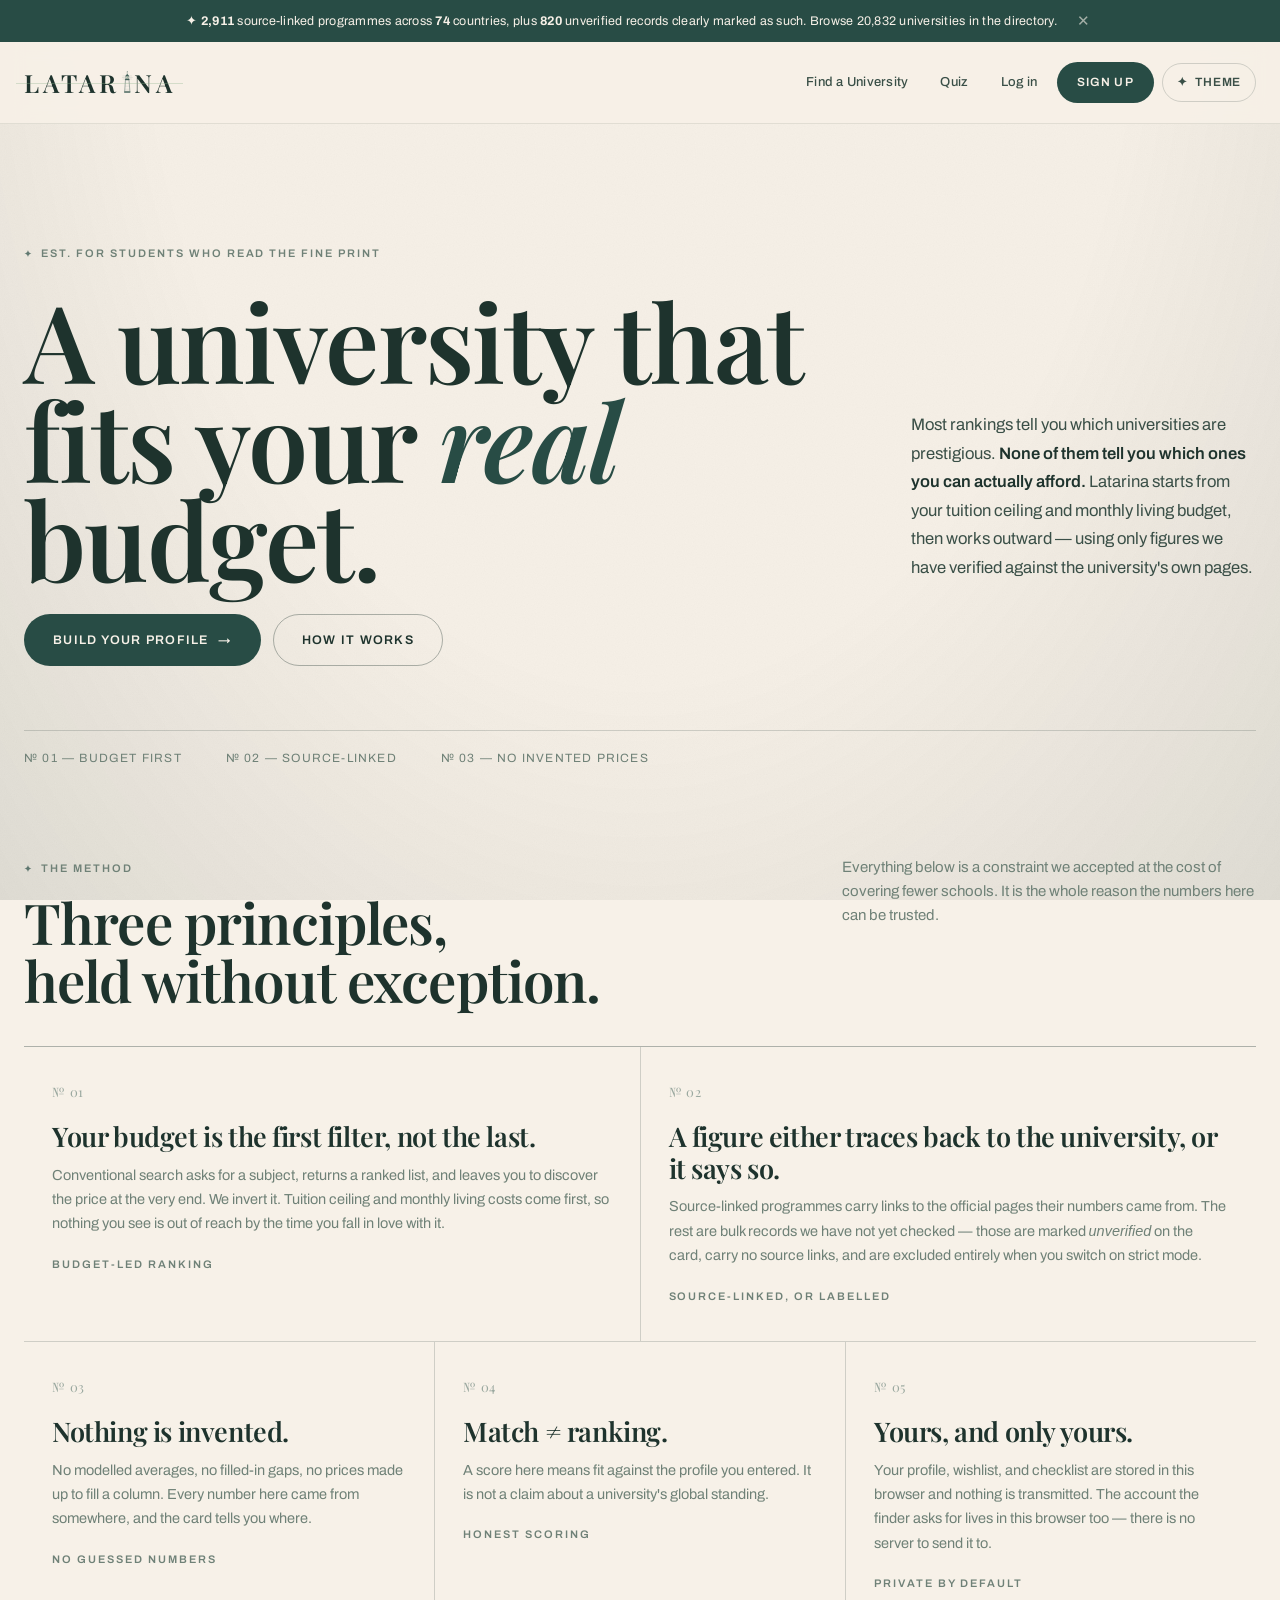
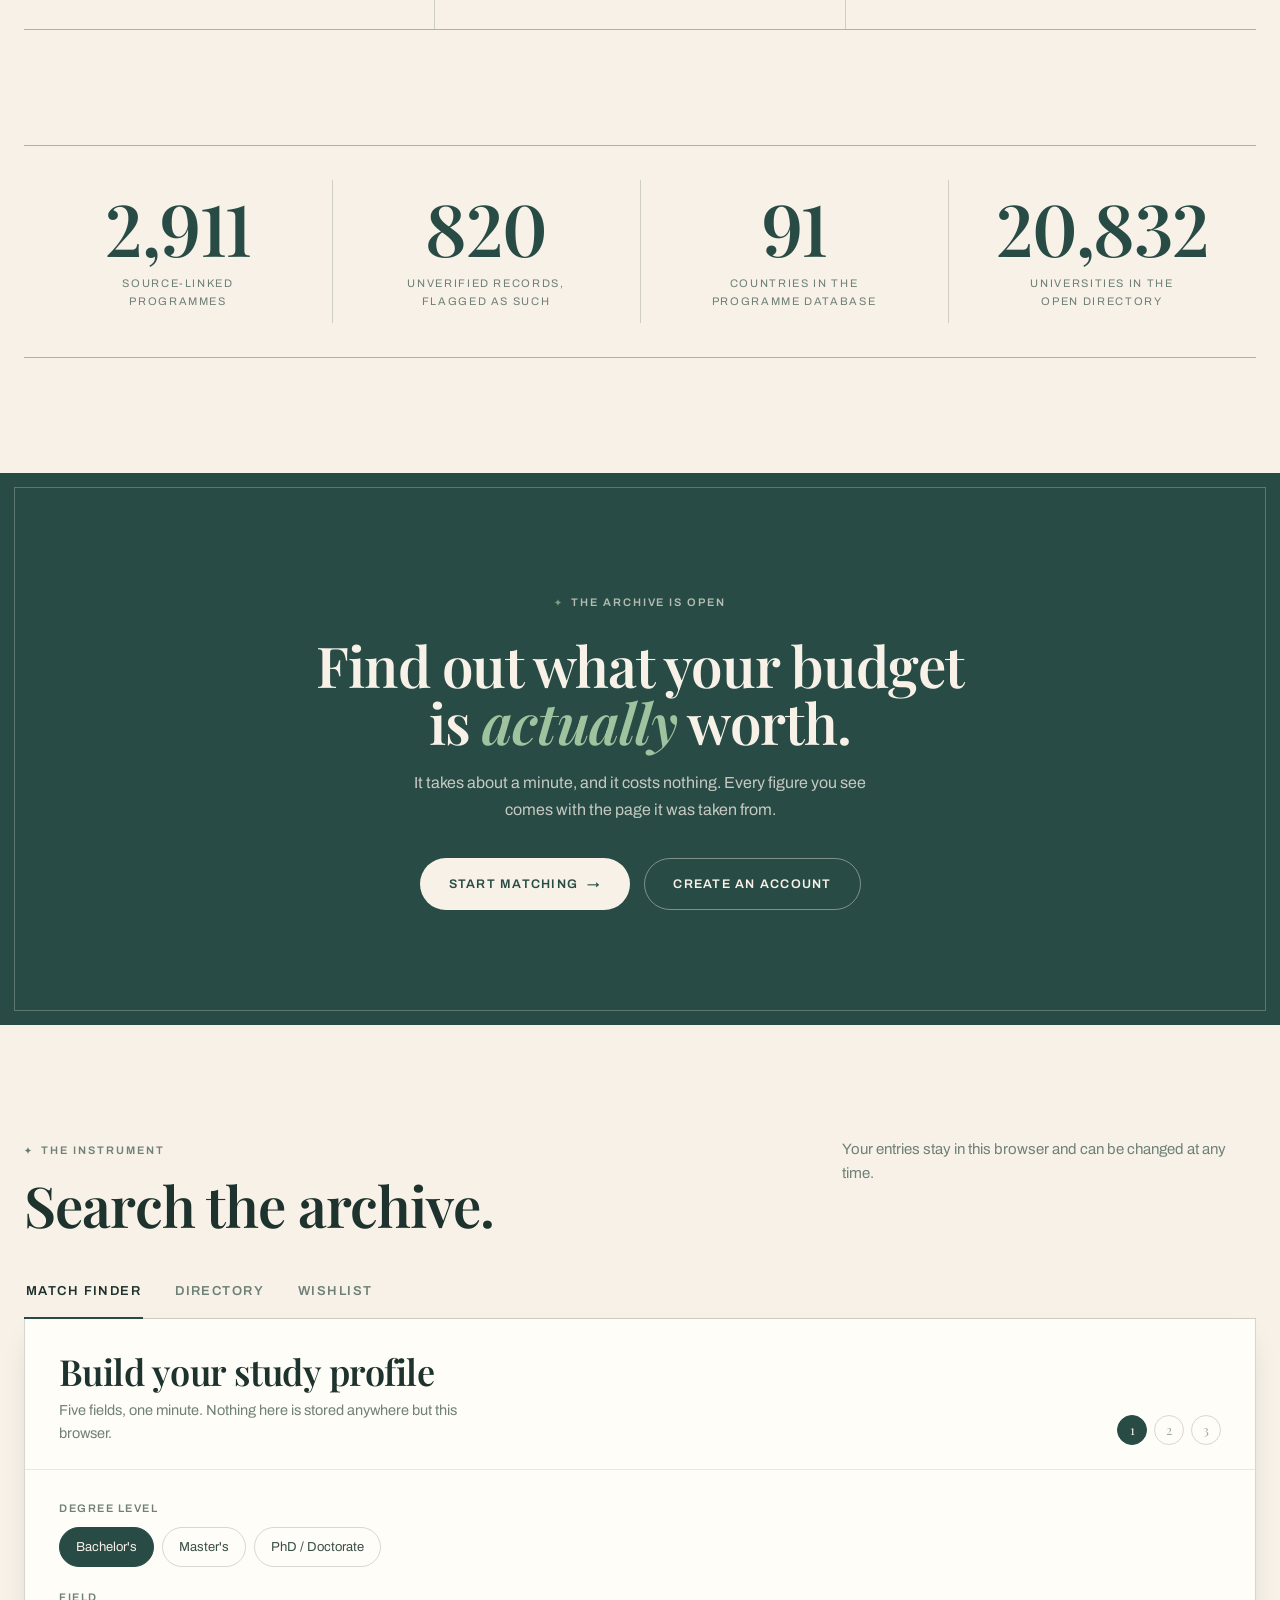
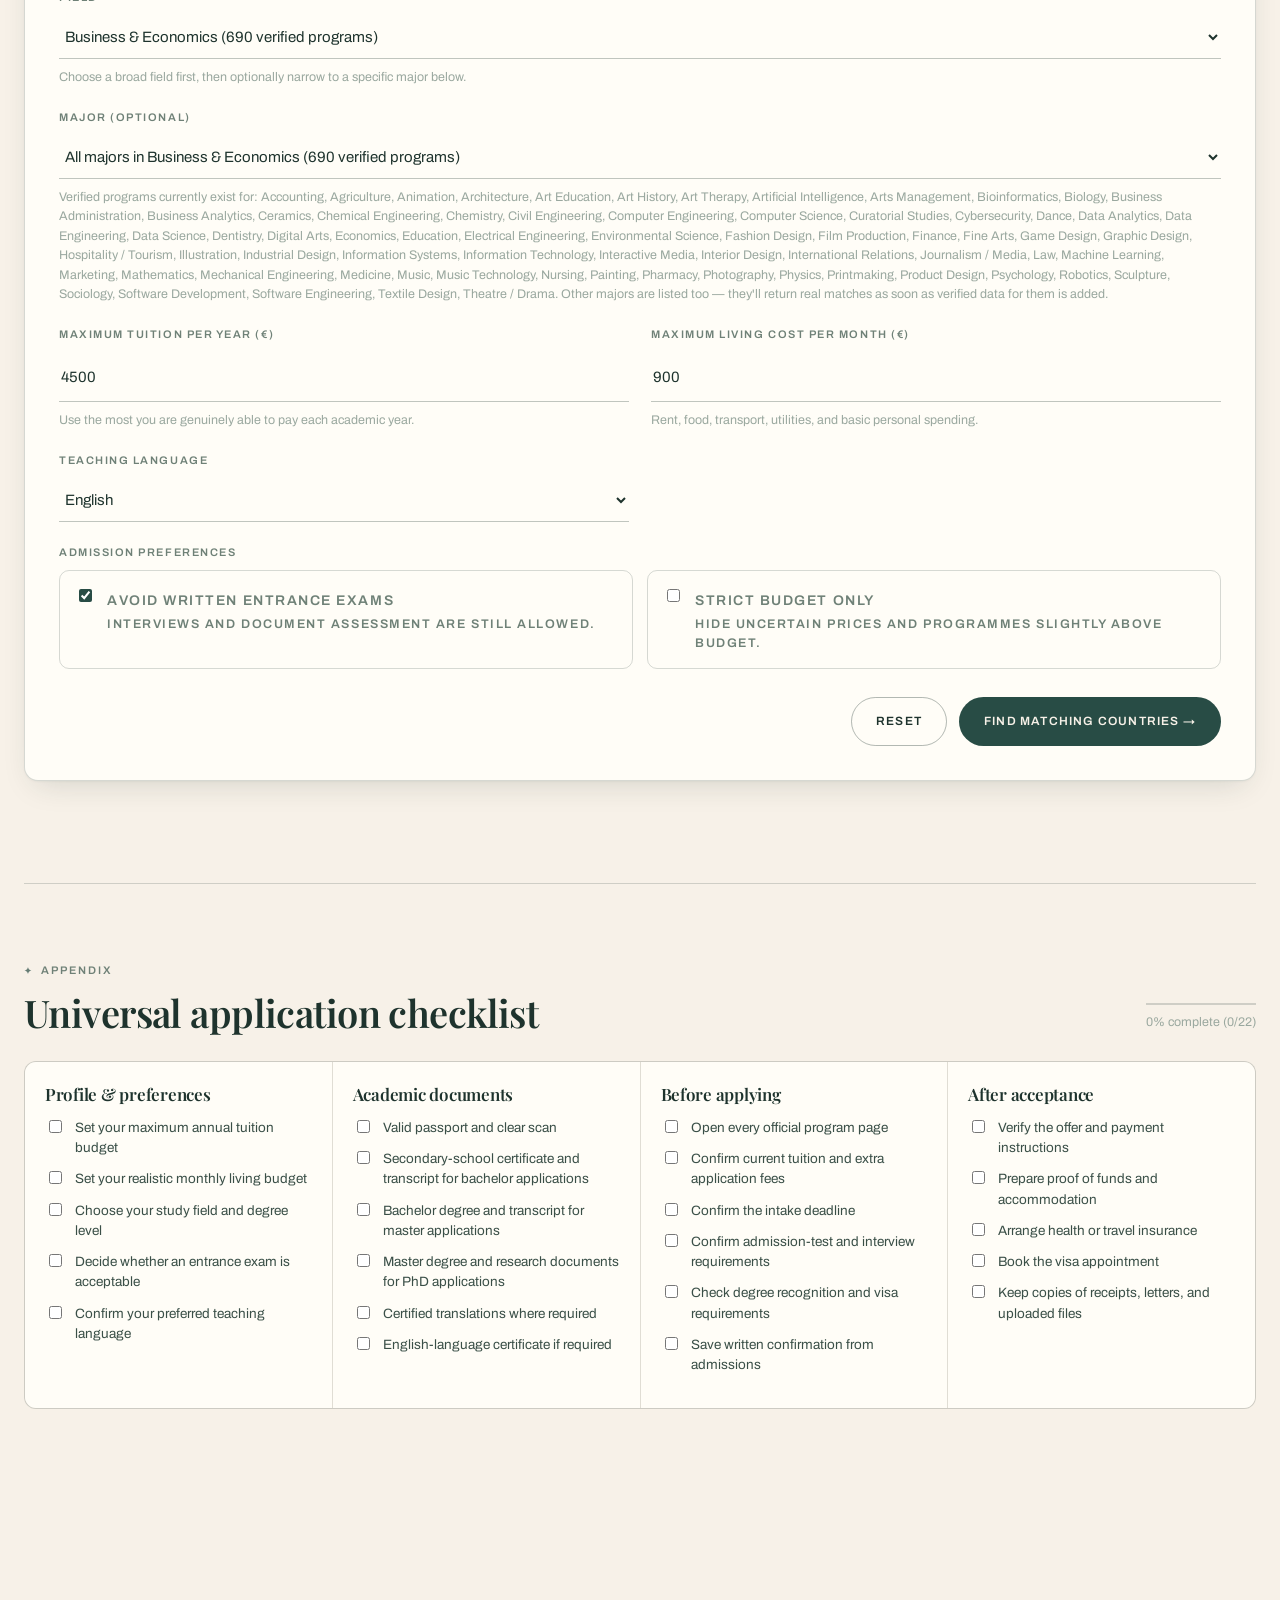
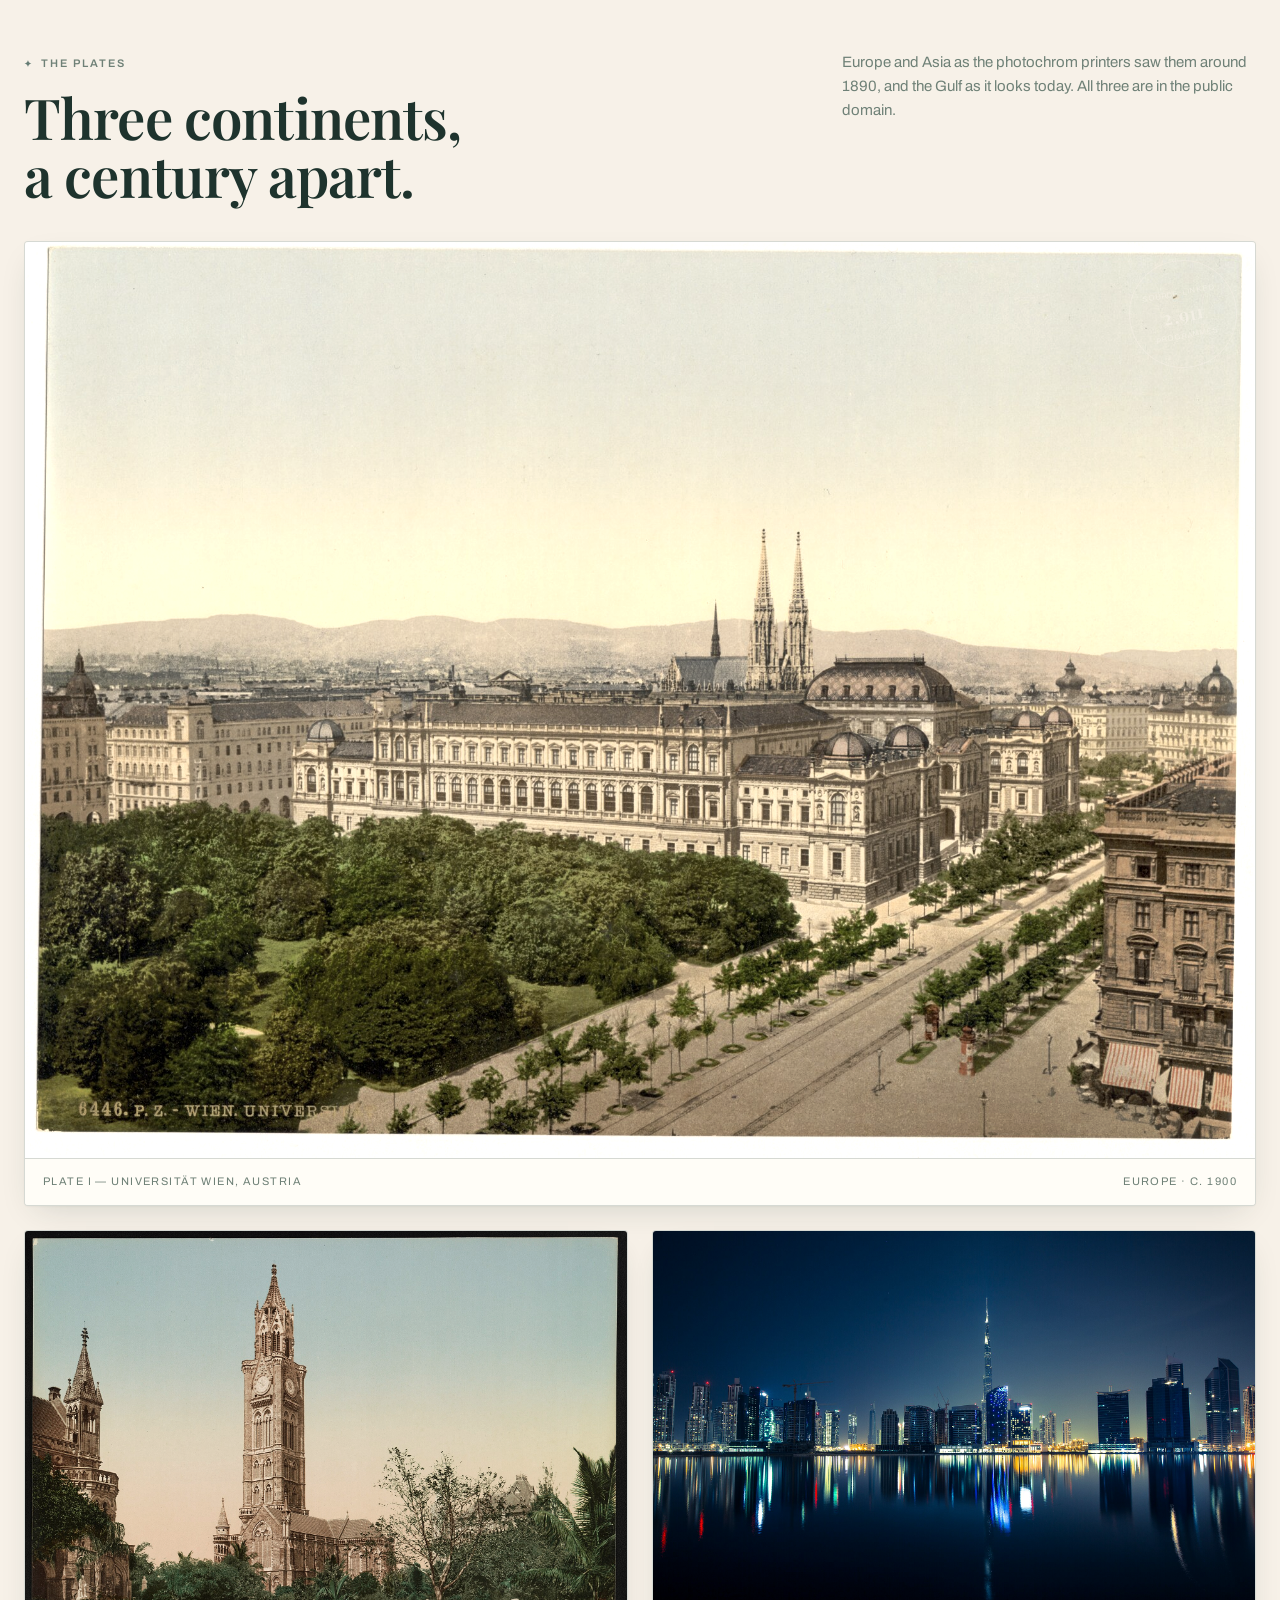
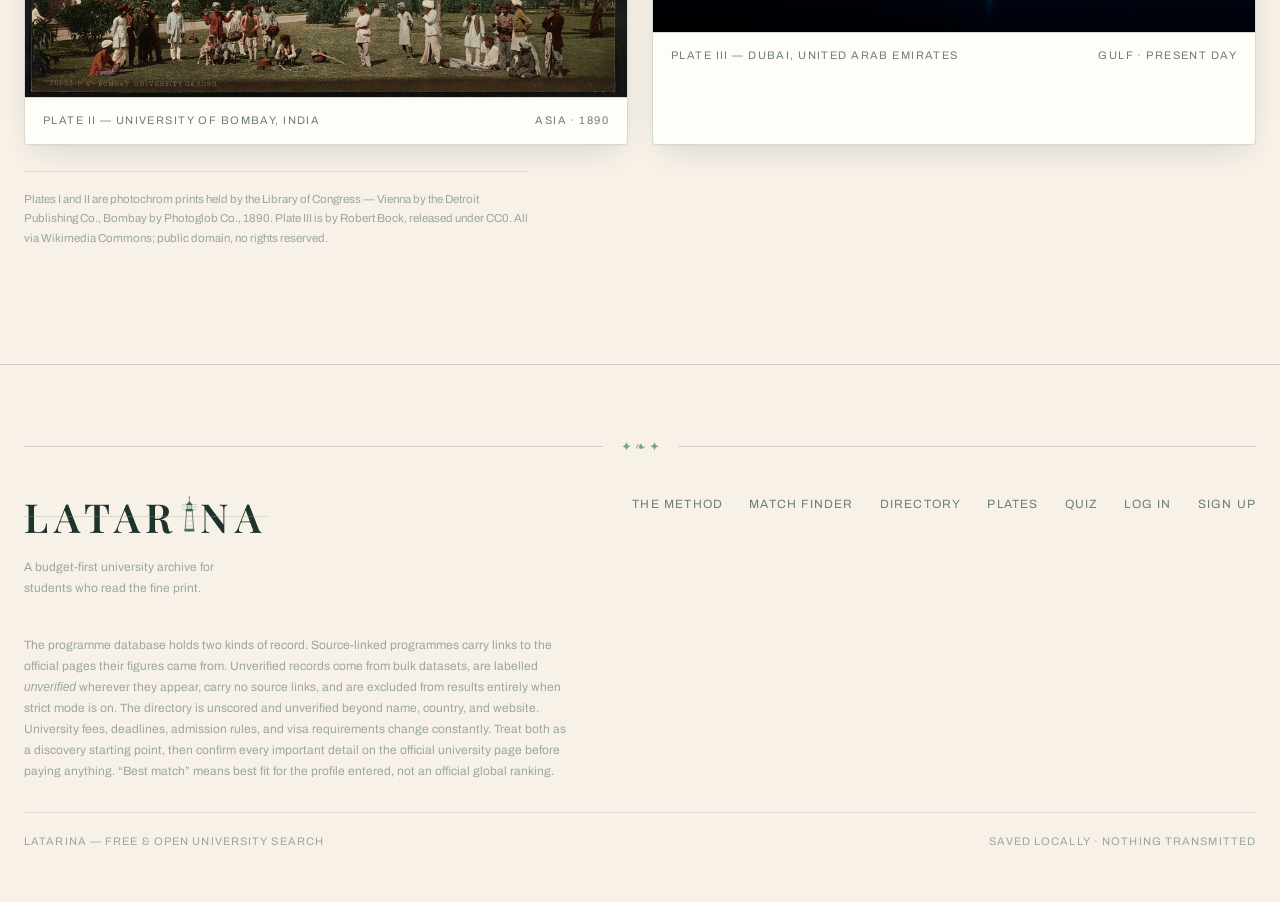
==== commit 7b0da11d: "Rename the site to Latarina and redraw the mark as a lighthouse The compass rose stood in for the O " ====
--- a/index.html
+++ b/index.html
@@ -4,7 +4,7 @@
 <meta charset="utf-8">
 <meta name="viewport" content="width=device-width, initial-scale=1">
 <meta name="description" content="Find universities by tuition budget, monthly living budget, subject, and degree level — or browse an open directory of 20,000+ universities.">
-<title>Droga — University Finder</title>
+<title>Latarina — University Finder</title>
 <script>
 (function(){
   try{
@@ -35,7 +35,7 @@
 <div class="nav-wrap">
   <div class="shell">
     <nav>
-      <a class="brand" href="index.html" aria-label="Droga, home"><span class="brand-text">DR</span><span class="brand-mark" aria-hidden="true"><svg viewBox="0 0 100 100" focusable="false"><circle cx="50" cy="50" r="26" fill="none" stroke="currentColor" stroke-width="1.5" opacity=".3"/><path d="M50 20 L55 45 L80 50 L55 55 L50 80 L45 55 L20 50 L45 45Z" transform="rotate(45 50 50)" fill="currentColor" opacity=".4"/><path d="M50 2 L56 44 L98 50 L56 56 L50 98 L44 56 L2 50 L44 44Z" fill="currentColor" opacity=".85"/></svg></span><span class="brand-text">GA</span></a>
+      <a class="brand" href="index.html" aria-label="Latarina, home"><span class="brand-text">LATAR</span><span class="brand-mark" aria-hidden="true"><svg viewBox="0 0 44 100" focusable="false"><g class="beam" fill="none" stroke="currentColor" stroke-width="1.7" stroke-linecap="round"><path d="M12 25 H4 M12 31.5 H1 M12 38 H4"/><path d="M32 25 H40 M32 31.5 H43 M32 38 H40"/></g><circle cx="22" cy="6" r="2" fill="currentColor" opacity=".8"/><path d="M22 8.5 V16" fill="none" stroke="currentColor" stroke-width="1.5"/><path d="M13 26 L22 16 L31 26 Z" fill="currentColor" opacity=".85"/><path d="M16 26 H28 V37 H16 Z" fill="none" stroke="currentColor" stroke-width="1.6"/><circle class="lamp" cx="22" cy="31.5" r="2.6" fill="currentColor"/><path d="M11.5 42 L14 37 H30 L32.5 42 Z" fill="currentColor" opacity=".85"/><path d="M14.5 42 L11 90 H33 L29.5 42 Z" fill="none" stroke="currentColor" stroke-width="1.7"/><path d="M13.6 55 H30.4 M12.9 68 H31.1 M12.2 81 H31.8" fill="none" stroke="currentColor" stroke-width="1.2" opacity=".3"/><path d="M8 90 H36 L34.5 96 H9.5 Z" fill="currentColor" opacity=".85"/></svg></span><span class="brand-text">NA</span></a>
       <div class="nav-right">
         <a class="nav-link" href="#tool">Find a University</a>
         <a class="nav-link" href="quiz.html">Quiz</a>
@@ -67,7 +67,7 @@
       </div>
       <p class="hero-lede reveal">
         Most rankings tell you which universities are prestigious. <strong>None of them tell you which ones you can actually afford.</strong>
-        Droga starts from your tuition ceiling and monthly living budget, then works outward — using only figures we have verified against the university's own pages.
+        Latarina starts from your tuition ceiling and monthly living budget, then works outward — using only figures we have verified against the university's own pages.
       </p>
     </div>
     <div class="hero-actions reveal">
@@ -296,7 +296,7 @@
     <div class="ornament" style="margin-bottom:38px"><span></span><em>✦ ❧ ✦</em><span></span></div>
     <div class="foot-top">
       <div>
-        <div class="foot-brand brand brand-full"><span class="brand-text">DR</span><span class="brand-mark" aria-hidden="true"><svg viewBox="0 0 100 132" focusable="false"><g class="ns"><text x="50" y="12" text-anchor="middle">N</text><text x="50" y="130" text-anchor="middle" class="south">S</text></g><circle cx="50" cy="66" r="26" fill="none" stroke="currentColor" stroke-width="1.5" opacity=".3"/><path d="M50 36 L55 61 L80 66 L55 71 L50 96 L45 71 L20 66 L45 61Z" transform="rotate(45 50 66)" fill="currentColor" opacity=".4"/><path d="M50 18 L56 60 L98 66 L56 72 L50 114 L44 72 L2 66 L44 60Z" fill="currentColor" opacity=".85"/></svg></span><span class="brand-text">GA</span></div>
+        <div class="foot-brand brand brand-full" role="img" aria-label="Latarina"><span class="brand-text">LATAR</span><span class="brand-mark" aria-hidden="true"><svg viewBox="0 0 44 100" focusable="false"><g class="beam" fill="none" stroke="currentColor" stroke-width="1.7" stroke-linecap="round"><path d="M12 25 H4 M12 31.5 H1 M12 38 H4"/><path d="M32 25 H40 M32 31.5 H43 M32 38 H40"/></g><circle cx="22" cy="6" r="2" fill="currentColor" opacity=".8"/><path d="M22 8.5 V16" fill="none" stroke="currentColor" stroke-width="1.5"/><path d="M13 26 L22 16 L31 26 Z" fill="currentColor" opacity=".85"/><path d="M16 26 H28 V37 H16 Z" fill="none" stroke="currentColor" stroke-width="1.6"/><circle class="lamp" cx="22" cy="31.5" r="2.6" fill="currentColor"/><path d="M11.5 42 L14 37 H30 L32.5 42 Z" fill="currentColor" opacity=".85"/><path d="M14.5 42 L11 90 H33 L29.5 42 Z" fill="none" stroke="currentColor" stroke-width="1.7"/><path d="M13.6 55 H30.4 M12.9 68 H31.1 M12.2 81 H31.8" fill="none" stroke="currentColor" stroke-width="1.2" opacity=".3"/><path d="M8 90 H36 L34.5 96 H9.5 Z" fill="currentColor" opacity=".85"/></svg></span><span class="brand-text">NA</span></div>
         <p class="foot-note" style="margin-top:10px;max-width:34ch">A budget-first university archive for students who read the fine print.</p>
       </div>
       <div class="foot-links">
@@ -311,7 +311,7 @@
     </div>
     <p class="foot-note">The programme database holds two kinds of record. Source-linked programmes carry links to the official pages their figures came from. Unverified records come from bulk datasets, are labelled <em>unverified</em> wherever they appear, carry no source links, and are excluded from results entirely when strict mode is on. The directory is unscored and unverified beyond name, country, and website. University fees, deadlines, admission rules, and visa requirements change constantly. Treat both as a discovery starting point, then confirm every important detail on the official university page before paying anything. “Best match” means best fit for the profile entered, not an official global ranking.</p>
     <div class="foot-bottom">
-      <span>Droga — Free &amp; open university search</span>
+      <span>Latarina — Free &amp; open university search</span>
       <span>Saved locally · Nothing transmitted</span>
     </div>
   </div>
--- a/styles.css
+++ b/styles.css
@@ -1,5 +1,5 @@
 /* ============================================================
-   Droga — vintage European editorial, modern execution
+   Latarina — vintage European editorial, modern execution
    Palette: deep green ink #284c45 · cream #f7f1e8 · sage #9fc39e
    ============================================================ */
 
@@ -8,7 +8,7 @@
   --paper:#f7f1e8;--paper-2:#efe5d4;--paper-3:#fffdf7;--paper-4:#e7dbc6;
   /* ink */
   --ink:#284c45;--ink-deep:#1a332e;--sage:#9fc39e;--sage-deep:#7ba67a;
-  --mark:#8bb08a;                      /* compass rose: a tint of the ink, as in the drawn logo */
+  --mark:#8bb08a;                      /* the lamp in the wordmark: a tint of the ink */
   /* accent used ON the ink-coloured CTA band. It must contrast with --ink, which
      flips to the light green in dark mode, so it cannot just be --sage. */
   --on-ink-accent:#9fc39e;
@@ -130,35 +130,35 @@
 nav.open .nav-toggle span:nth-child(1){transform:translateY(6.5px) rotate(45deg)}
 nav.open .nav-toggle span:nth-child(2){opacity:0}
 nav.open .nav-toggle span:nth-child(3){transform:translateY(-6.5px) rotate(-45deg)}
-/* ---- wordmark: DR + compass rose + GA ----
+/* ---- wordmark: LATAR + lighthouse + NA ----
    The letters are real text so they stay crisp and pick up the theme colour;
-   only the rose is drawn. */
+   only the lighthouse standing in for the I is drawn. It is a letter, not an
+   ornament, so it keeps a letter's width and sits on the same baseline rule. */
 .brand{
   position:relative;font-family:var(--serif);font-size:25px;font-weight:600;
   letter-spacing:.15em;text-decoration:none;color:var(--text);
-  display:inline-flex;align-items:center;line-height:1;
+  display:inline-flex;align-items:baseline;line-height:1;
 }
 .brand-text{display:inline-block}
 .brand-mark{
   display:inline-flex;align-items:center;justify-content:center;
-  width:1.5em;height:1.5em;margin:0 -.12em 0 -.1em;flex-shrink:0;
-  color:var(--mark);
+  width:.42em;height:.95em;margin:0 .07em;flex-shrink:0;
+  color:var(--ink);
   transition:transform .6s cubic-bezier(.22,.61,.36,1);
 }
 .brand-mark svg{width:100%;height:100%;display:block;overflow:visible}
-.brand:hover .brand-mark{transform:rotate(45deg)}
+/* the beam widens rather than the mark spinning: a lighthouse turns its light,
+   not itself. */
+.brand-mark .lamp{fill:var(--mark)}
+.brand-mark .beam{opacity:.26;transition:opacity .5s ease}
+.brand:hover .brand-mark .beam{opacity:.62}
+.brand:hover .brand-mark{transform:translateY(-1px)}
 /* the rule the wordmark sits on, as in the drawn logo */
 .brand::before{
   content:'';position:absolute;left:-5%;right:-5%;top:50%;height:1px;
   background:var(--mark);opacity:.32;pointer-events:none;
 }
-.brand-mark .ns{display:none}
-.brand-full .brand-mark .ns{display:block}
-.brand-full .brand-mark .ns text{
-  font-family:var(--sans);font-size:17px;font-weight:600;letter-spacing:.04em;
-  fill:var(--mark);opacity:.85;
-}
-.brand-full .brand-mark .ns text.south{fill:var(--sage-deep)}
+.foot-brand .brand-mark .beam{opacity:.3}
 .nav-right{display:flex;align-items:center;gap:8px}
 .nav-link{
   font-size:13px;font-weight:500;letter-spacing:.02em;text-decoration:none;
